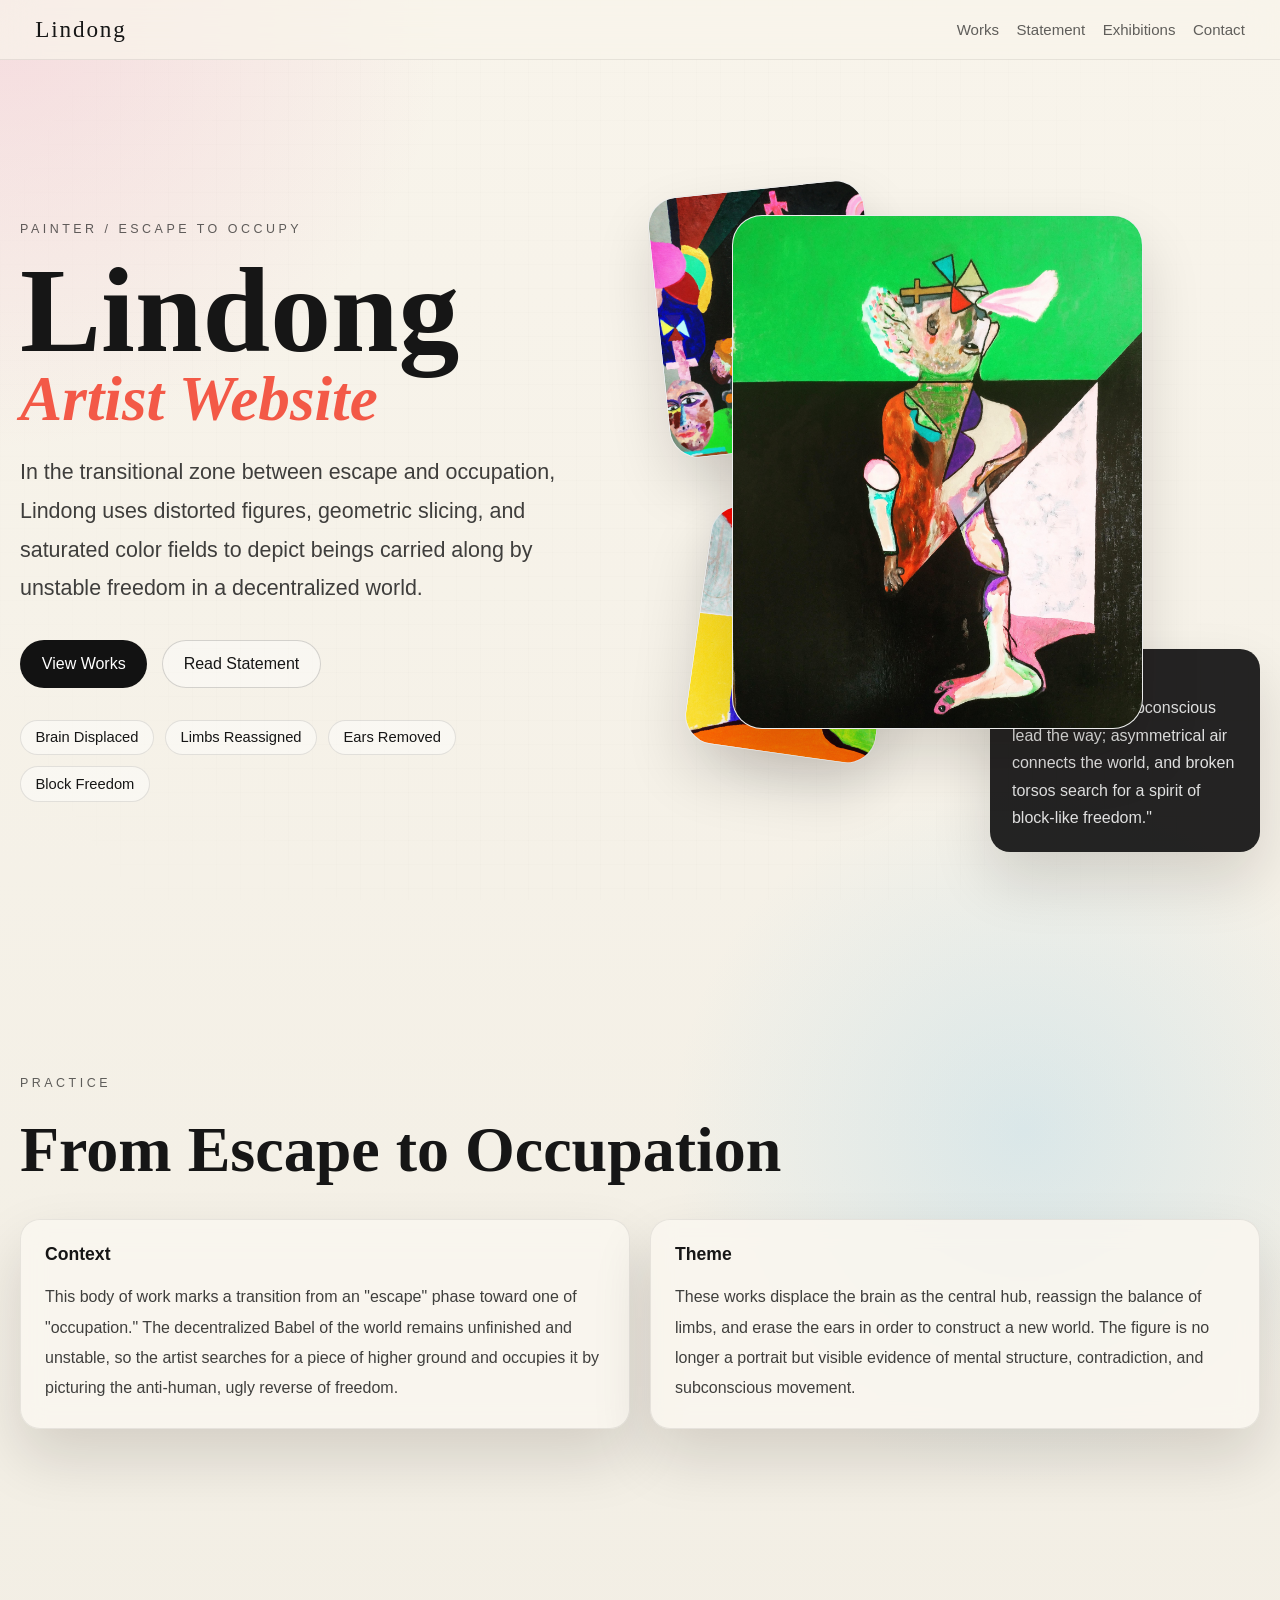
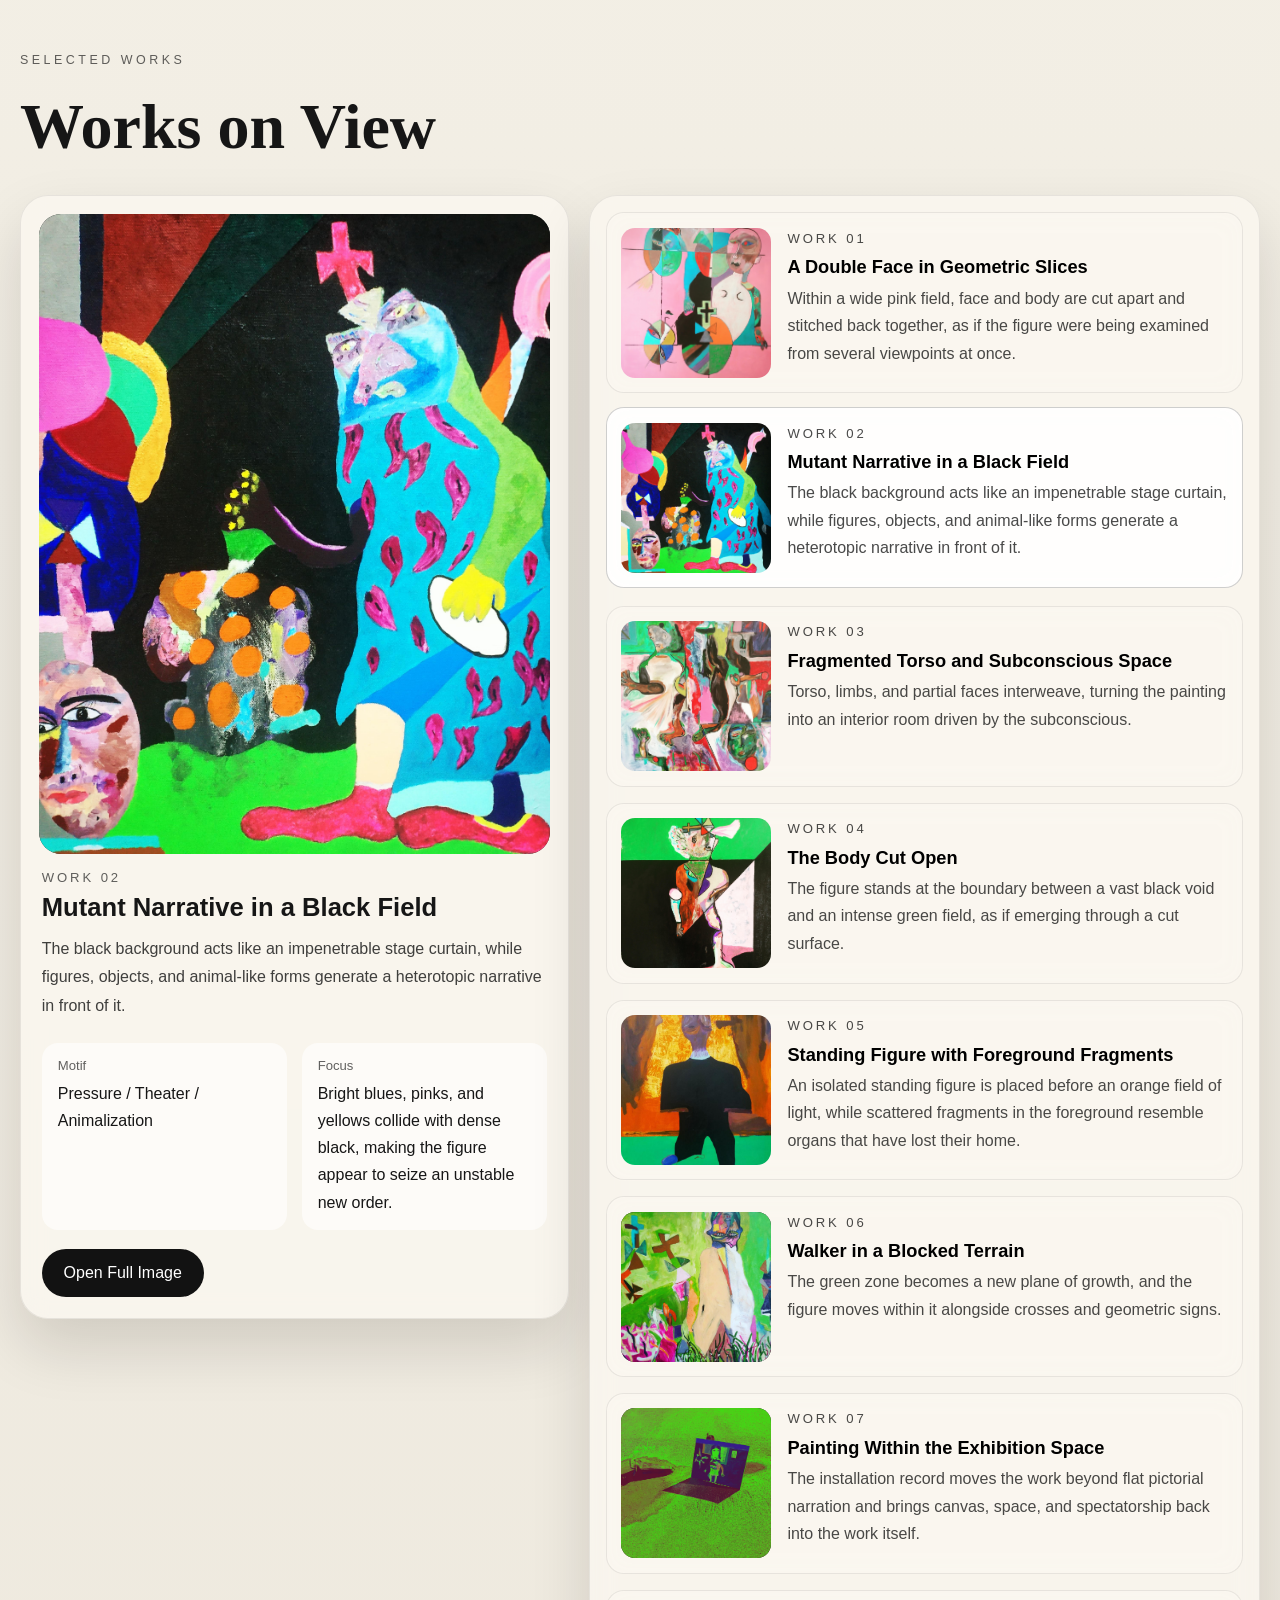
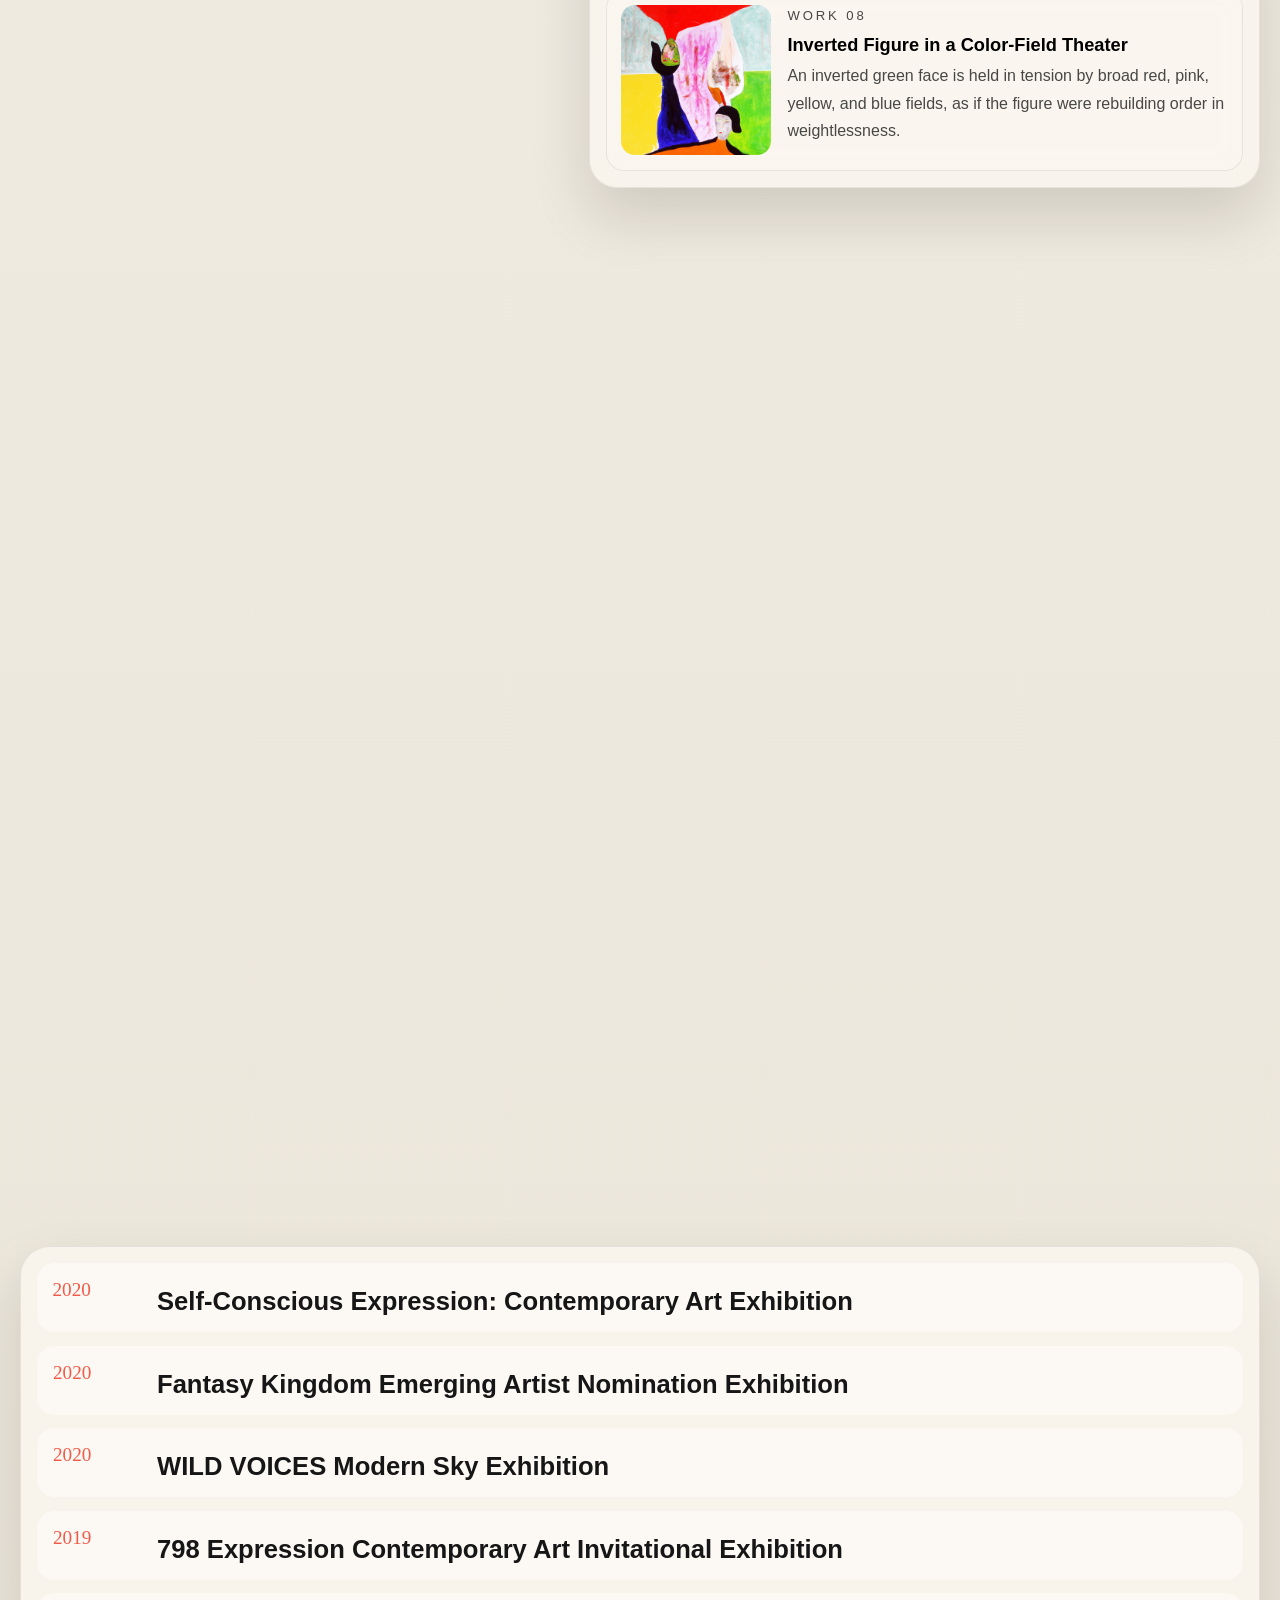
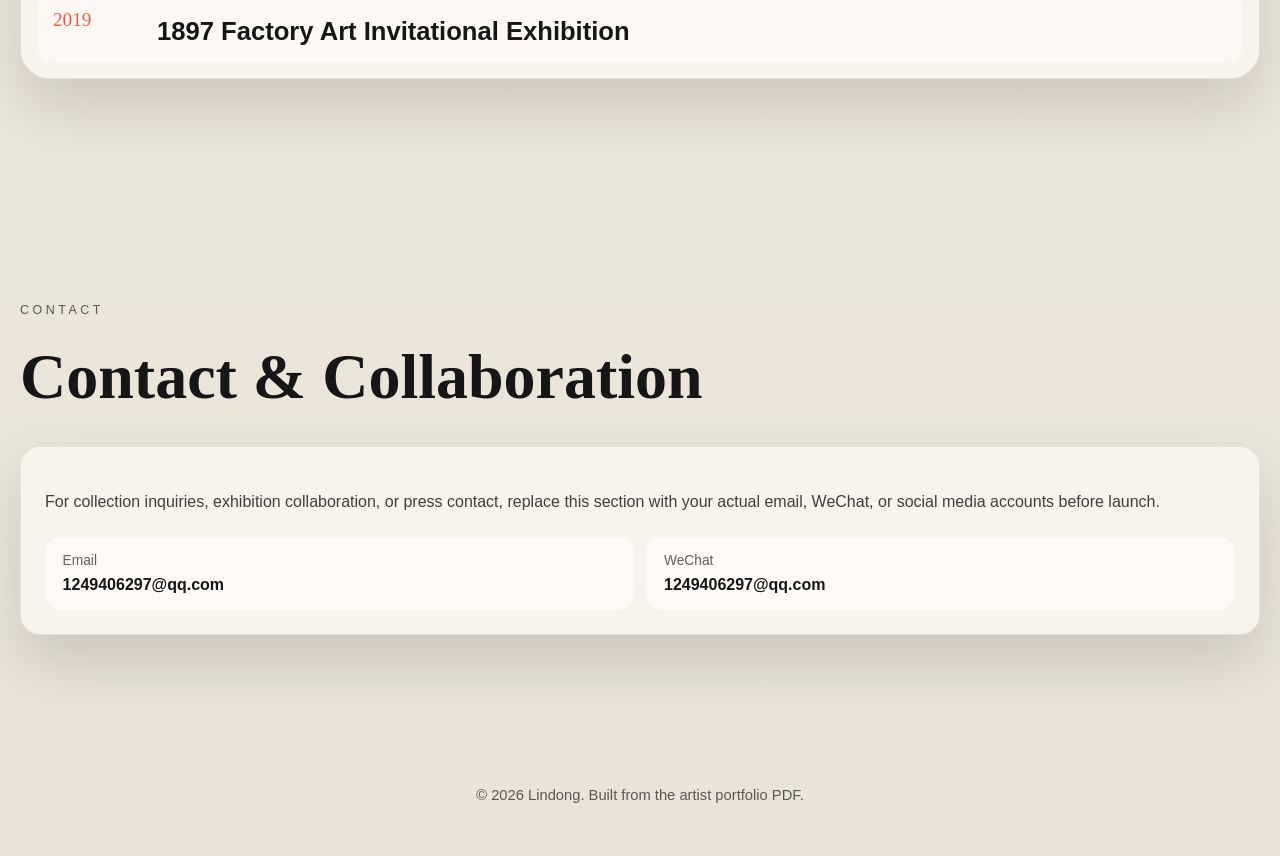
==== index.html @ 19b8efff "Update contact details" ====
<!DOCTYPE html>
<html lang="en">
  <head>
    <meta charset="UTF-8" />
    <meta name="viewport" content="width=device-width, initial-scale=1.0" />
    <title>Lindong | Artist Website</title>
    <meta
      name="description"
      content="The artist website of Lindong. Distorted figures, geometric slices, and saturated color fields describe psychic structures and states of survival in a decentralized world."
    />
    <link rel="stylesheet" href="styles.css" />
  </head>
  <body>
    <div class="page-aura" aria-hidden="true"></div>
    <header class="site-header">
      <a class="brand" href="#top" aria-label="Back to homepage">
        <span class="brand-en brand-en-hero">Lindong</span>
      </a>
      <div class="header-tools">
        <nav class="site-nav" aria-label="Main navigation">
          <a href="#works" id="nav-works">Works</a>
          <a href="#statement" id="nav-statement">Statement</a>
          <a href="#exhibitions" id="nav-exhibitions">Exhibitions</a>
          <a href="#contact" id="nav-contact">Contact</a>
        </nav>
      </div>
    </header>

    <main id="top">
      <section class="hero section">
        <div class="hero-copy" data-reveal>
          <p class="eyebrow" id="hero-eyebrow">Painter / Escape to Occupy</p>
          <h1>
            Lindong
            <span>Artist Website</span>
          </h1>
          <p class="hero-lede" id="hero-lede">
            In the transitional zone between escape and occupation, Lindong uses distorted figures, geometric slicing, and saturated color fields to depict beings carried along by unstable freedom in a decentralized world.
          </p>
          <div class="hero-actions">
            <a class="button button-primary" href="#works" id="hero-cta-primary">View Works</a>
            <a class="button button-secondary" href="#statement" id="hero-cta-secondary">Read Statement</a>
          </div>
          <ul class="motif-list" aria-label="Practice keywords">
            <li id="motif-1">Brain Displaced</li>
            <li id="motif-2">Limbs Reassigned</li>
            <li id="motif-3">Ears Removed</li>
            <li id="motif-4">Block Freedom</li>
          </ul>
        </div>

        <div class="hero-stage" data-reveal>
          <figure class="hero-card hero-card-main">
            <img id="hero-image-main" src="assets/works/work-04.jpg" alt="Lindong work 04" />
          </figure>
          <figure class="hero-card hero-card-top">
            <img id="hero-image-top" src="assets/works/work-02.jpg" alt="Lindong work 02" />
          </figure>
          <figure class="hero-card hero-card-bottom">
            <img id="hero-image-bottom" src="assets/works/work-08.jpg" alt="Lindong work 08" />
          </figure>
          <div class="hero-note">
            <p class="hero-note-label" id="hero-note-label">Theme</p>
            <p id="hero-note-copy">
              "Ideas and the subconscious lead the way; asymmetrical air connects the world, and broken torsos search for a spirit of block-like freedom."
            </p>
          </div>
        </div>
      </section>

      <section class="practice section">
        <div class="section-head" data-reveal>
          <p class="eyebrow" id="practice-eyebrow">Practice</p>
          <h2 id="practice-heading">From Escape to Occupation</h2>
        </div>
        <div class="practice-grid">
          <article class="practice-card" data-reveal>
            <h3 id="practice-card-1-title">Context</h3>
            <p id="practice-card-1-copy">
              This body of work marks a transition from an "escape" phase toward one of "occupation." The decentralized Babel of the world remains unfinished and unstable, so the artist searches for a piece of higher ground and occupies it by picturing the anti-human, ugly reverse of freedom.
            </p>
          </article>
          <article class="practice-card" data-reveal>
            <h3 id="practice-card-2-title">Theme</h3>
            <p id="practice-card-2-copy">
              These works displace the brain as the central hub, reassign the balance of limbs, and erase the ears in order to construct a new world. The figure is no longer a portrait but visible evidence of mental structure, contradiction, and subconscious movement.
            </p>
          </article>
        </div>
      </section>

      <section class="works section" id="works">
        <div class="section-head" data-reveal>
          <p class="eyebrow" id="works-eyebrow">Selected Works</p>
          <h2 id="works-heading">Works on View</h2>
        </div>
        <div class="works-layout">
          <aside class="works-stage" data-reveal>
            <div class="stage-frame">
              <img id="active-work-image" src="assets/works/work-01.jpg" alt="Lindong work 01" />
            </div>
            <div class="stage-meta">
              <p class="stage-index" id="active-work-index">Work 01</p>
              <h3 id="active-work-title">A Double Face in Geometric Slices</h3>
              <p class="stage-caption" id="active-work-caption">
                Within a wide pink field, face and body are cut apart and stitched back together, as if the figure were being examined from several viewpoints at once.
              </p>
              <dl class="stage-details">
                <div>
                  <dt id="stage-label-motif">Motif</dt>
                  <dd id="active-work-motif">Displacement / Slicing / Split View</dd>
                </div>
                <div>
                  <dt id="stage-label-focus">Focus</dt>
                  <dd id="active-work-focus">The figure is broken apart and made to stand again at the center.</dd>
                </div>
              </dl>
              <button
                class="button button-primary stage-open"
                id="open-modal"
                type="button"
                aria-label="Open the full-size artwork image"
              >
                Open Full Image
              </button>
            </div>
          </aside>

          <div class="works-list" id="works-list" data-reveal aria-live="polite"></div>
        </div>
      </section>

      <section class="statement section" id="statement">
        <div class="section-head" data-reveal>
          <p class="eyebrow" id="statement-eyebrow">Statement</p>
          <h2 id="statement-heading">Artist Statement</h2>
        </div>
        <div class="statement-grid">
          <article class="statement-card statement-card-main" data-reveal>
            <p id="statement-main-1">
              Lindong's practice is moving from a phase of escape toward one of occupation. Through distorted figures, faces, torsos, and limbs are repeatedly dismantled and reassembled, turning the body from an object of viewing into a site charged with psychic pressure, conflicted desire, and existential unease.
            </p>
            <p id="statement-main-2">
              Crosses, geometric cuts, hybrid organs, and saturated color fields recur throughout the paintings to form a personal language charged with structural awareness, emotional intensity, and surreal narrative force. For Lindong, painting is not a reproduction of reality but a reordering of an unstable world.
            </p>
          </article>
          <article class="statement-card" data-reveal>
            <h3 id="statement-side-title">Practice Note</h3>
            <p id="statement-side-copy">The figure here is not made more complete. It is repeatedly cut apart, shifted, and rebuilt. The body becomes both the subject of narration and the carrier of psychic structure and historical atmosphere.</p>
          </article>
        </div>
      </section>

      <section class="exhibitions section" id="exhibitions">
        <div class="section-head" data-reveal>
          <p class="eyebrow" id="exhibitions-eyebrow">CV</p>
          <h2 id="exhibitions-heading">Exhibitions</h2>
        </div>
        <div class="timeline" data-reveal>
          <article class="timeline-item">
            <span class="timeline-year">2020</span>
            <div class="timeline-content">
              <h3 id="exhibition-1">Self-Conscious Expression: Contemporary Art Exhibition</h3>
            </div>
          </article>
          <article class="timeline-item">
            <span class="timeline-year">2020</span>
            <div class="timeline-content">
              <h3 id="exhibition-2">Fantasy Kingdom Emerging Artist Nomination Exhibition</h3>
            </div>
          </article>
          <article class="timeline-item">
            <span class="timeline-year">2020</span>
            <div class="timeline-content">
              <h3 id="exhibition-3">WILD VOICES Modern Sky Exhibition</h3>
            </div>
          </article>
          <article class="timeline-item">
            <span class="timeline-year">2019</span>
            <div class="timeline-content">
              <h3 id="exhibition-4">798 Expression Contemporary Art Invitational Exhibition</h3>
            </div>
          </article>
          <article class="timeline-item">
            <span class="timeline-year">2019</span>
            <div class="timeline-content">
              <h3 id="exhibition-5">1897 Factory Art Invitational Exhibition</h3>
            </div>
          </article>
        </div>
      </section>

      <section class="contact section" id="contact">
        <div class="section-head" data-reveal>
          <p class="eyebrow" id="contact-eyebrow">Contact</p>
          <h2 id="contact-heading">Contact &amp; Collaboration</h2>
        </div>
        <div class="contact-panel" data-reveal>
          <p id="contact-copy">
            For collection inquiries, exhibition collaboration, or press contact, replace this section with your actual email, WeChat, or social media accounts before launch.
          </p>
          <div class="contact-list">
            <div>
              <span id="contact-label-email">Email</span>
              <strong id="contact-value-email">1249406297@qq.com</strong>
            </div>
            <div>
              <span id="contact-label-social">WeChat</span>
              <strong id="contact-value-social">1249406297@qq.com</strong>
            </div>
          </div>
        </div>
      </section>
    </main>

    <footer class="site-footer">
      <p id="footer-copy">© <span id="year"></span> Lindong. Built from the artist portfolio PDF.</p>
    </footer>

    <div class="work-modal" id="work-modal" aria-hidden="true">
      <div class="work-modal-backdrop" data-close-modal></div>
      <div class="work-modal-panel" role="dialog" aria-modal="true" aria-labelledby="modal-title">
        <button class="modal-close" type="button" data-close-modal aria-label="Close artwork image" id="modal-close">
          ×
        </button>
        <div class="modal-layout">
          <div class="modal-image-wrap">
            <img id="modal-image" src="assets/works/work-01.jpg" alt="Lindong work 01 full-size view" />
          </div>
          <div class="modal-copy">
            <p class="stage-index" id="modal-index">Work 01</p>
            <h3 id="modal-title">A Double Face in Geometric Slices</h3>
            <p id="modal-caption">
              Within a wide pink field, face and body are cut apart and stitched back together, as if the figure were being examined from several viewpoints at once.
            </p>
            <p id="modal-focus">
              The figure is broken apart and made to stand again at the center. Crosses and geometric partitions become metaphors for a fractured mental structure.
            </p>
          </div>
        </div>
      </div>
    </div>

    <script src="script.js"></script>
  </body>
</html>
---- styles.css ----
:root {
  --bg: #f1ede3;
  --bg-deep: #121212;
  --bg-panel: rgba(250, 247, 240, 0.82);
  --line: rgba(18, 18, 18, 0.12);
  --text: #161616;
  --muted: rgba(22, 22, 22, 0.68);
  --accent-lime: #9be72e;
  --accent-coral: #f35947;
  --accent-pink: #f0acc7;
  --accent-sky: #7dc7ef;
  --shadow: 0 28px 60px rgba(20, 14, 10, 0.14);
  --radius-lg: 30px;
  --radius-md: 20px;
  --radius-sm: 14px;
  --display-font: "Iowan Old Style", "Palatino Linotype", "Book Antiqua", Baskerville, serif;
  --ui-font: Optima, "Avenir Next", "Segoe UI", sans-serif;
}

*,
*::before,
*::after {
  box-sizing: border-box;
}

html {
  scroll-behavior: smooth;
}

html[lang="en"] {
  font-size: 16px;
}

body {
  margin: 0;
  min-height: 100vh;
  color: var(--text);
  font-family: var(--ui-font);
  background:
    radial-gradient(circle at top left, rgba(240, 172, 199, 0.34), transparent 28rem),
    radial-gradient(circle at 80% 20%, rgba(125, 199, 239, 0.22), transparent 22rem),
    linear-gradient(180deg, #f8f4eb 0%, #f1ede3 36%, #eae4d8 100%);
}

img {
  display: block;
  max-width: 100%;
}

a {
  color: inherit;
  text-decoration: none;
}

button {
  font: inherit;
}

.page-aura {
  position: fixed;
  inset: 0;
  pointer-events: none;
  background:
    linear-gradient(90deg, rgba(18, 18, 18, 0.03) 1px, transparent 1px),
    linear-gradient(rgba(18, 18, 18, 0.03) 1px, transparent 1px);
  background-size: 24px 24px;
  mask-image: radial-gradient(circle at center, black 55%, transparent 100%);
  opacity: 0.35;
}

.site-header {
  position: sticky;
  top: 0;
  z-index: 20;
  display: flex;
  align-items: center;
  justify-content: space-between;
  gap: 1.5rem;
  padding: 1rem clamp(1.1rem, 3vw, 2.2rem);
  backdrop-filter: blur(18px);
  background: rgba(248, 244, 235, 0.72);
  border-bottom: 1px solid rgba(18, 18, 18, 0.08);
}

.header-tools {
  display: flex;
  align-items: center;
  gap: 1rem;
}

.brand {
  display: inline-flex;
  align-items: baseline;
  gap: 0.5rem;
}

.brand-en {
  color: var(--muted);
  font-size: 0.82rem;
  letter-spacing: 0.24em;
  text-transform: uppercase;
}

.brand-en-hero {
  color: var(--text);
  font-family: var(--display-font);
  font-size: 1.45rem;
  letter-spacing: 0.08em;
  text-transform: none;
}

.site-nav {
  display: flex;
  flex-wrap: wrap;
  gap: 1.1rem;
  font-size: 0.94rem;
  color: var(--muted);
}

.site-nav a {
  position: relative;
}

.site-nav a::after {
  content: "";
  position: absolute;
  left: 0;
  bottom: -0.2rem;
  width: 100%;
  height: 1px;
  background: currentColor;
  transform: scaleX(0);
  transform-origin: left;
  transition: transform 180ms ease;
}

.site-nav a:hover::after,
.site-nav a:focus-visible::after {
  transform: scaleX(1);
}

.section {
  width: min(1240px, calc(100% - 2rem));
  margin: 0 auto;
  padding: clamp(3.8rem, 9vw, 7rem) 0;
}

.hero {
  display: grid;
  grid-template-columns: minmax(0, 0.92fr) minmax(0, 1.08fr);
  gap: clamp(2rem, 4vw, 4.5rem);
  min-height: calc(100vh - 80px);
  align-items: center;
}

.eyebrow {
  margin: 0 0 1rem;
  color: var(--muted);
  font-size: 0.78rem;
  letter-spacing: 0.28em;
  text-transform: uppercase;
}

.hero h1,
.section-head h2 {
  margin: 0;
  font-family: var(--display-font);
  font-weight: 600;
  line-height: 0.96;
}

.hero h1 {
  font-size: clamp(4rem, 10vw, 7.6rem);
}

.hero h1 span {
  display: block;
  color: var(--accent-coral);
  font-size: 0.52em;
  font-style: italic;
}

.hero-lede {
  max-width: 34rem;
  margin: 1.5rem 0 0;
  font-size: clamp(1.05rem, 2vw, 1.34rem);
  line-height: 1.8;
  color: rgba(22, 22, 22, 0.82);
}

.hero-actions {
  display: flex;
  flex-wrap: wrap;
  gap: 0.9rem;
  margin-top: 2rem;
}

.button {
  display: inline-flex;
  align-items: center;
  justify-content: center;
  min-height: 3rem;
  padding: 0.85rem 1.3rem;
  border-radius: 999px;
  border: 1px solid transparent;
  transition:
    transform 180ms ease,
    border-color 180ms ease,
    background 180ms ease;
  cursor: pointer;
}

.button:hover,
.button:focus-visible {
  transform: translateY(-2px);
}

.button-primary {
  background: var(--bg-deep);
  color: #fff;
}

.button-secondary {
  border-color: rgba(18, 18, 18, 0.16);
  background: rgba(255, 255, 255, 0.4);
}

.motif-list {
  display: flex;
  flex-wrap: wrap;
  gap: 0.7rem;
  padding: 0;
  margin: 2rem 0 0;
  list-style: none;
}

.motif-list li {
  padding: 0.55rem 0.9rem;
  border-radius: 999px;
  border: 1px solid rgba(18, 18, 18, 0.1);
  background: rgba(255, 255, 255, 0.44);
  font-size: 0.92rem;
}

.hero-stage {
  position: relative;
  min-height: 680px;
}

.hero-card {
  position: absolute;
  overflow: hidden;
  border-radius: var(--radius-lg);
  box-shadow: var(--shadow);
  border: 1px solid rgba(18, 18, 18, 0.08);
  background: #fff;
  animation: drift 10s ease-in-out infinite;
}

.hero-card img {
  width: 100%;
  height: 100%;
  object-fit: cover;
}

.hero-card-main {
  inset: 4% 12% auto auto;
  width: min(34rem, 64%);
  aspect-ratio: 4 / 5;
  z-index: 3;
}

.hero-card-top {
  top: 0;
  left: 0;
  width: min(19rem, 34%);
  aspect-ratio: 1 / 1.2;
  transform: rotate(-6deg);
  animation-delay: -1.8s;
}

.hero-card-bottom {
  bottom: 12%;
  left: 6%;
  width: min(18rem, 30%);
  aspect-ratio: 0.8 / 1;
  transform: rotate(8deg);
  z-index: 2;
  animation-delay: -3.4s;
}

.hero-note {
  position: absolute;
  right: 0;
  bottom: 0;
  width: min(22rem, 42%);
  padding: 1.25rem 1.35rem;
  border-radius: var(--radius-md);
  background: rgba(18, 18, 18, 0.92);
  color: rgba(255, 255, 255, 0.86);
  box-shadow: var(--shadow);
}

.hero-note-label {
  margin: 0 0 0.7rem;
  color: rgba(255, 255, 255, 0.56);
  font-size: 0.78rem;
  letter-spacing: 0.24em;
  text-transform: uppercase;
}

.hero-note p:last-child {
  margin: 0;
  line-height: 1.72;
}

.section-head {
  display: grid;
  gap: 0.8rem;
  margin-bottom: 2.4rem;
}

.section-head h2 {
  font-size: clamp(2.3rem, 5vw, 4.2rem);
}

.practice-grid,
.statement-grid {
  display: grid;
  grid-template-columns: repeat(2, minmax(0, 1fr));
  gap: 1.25rem;
}

.practice-card,
.statement-card,
.contact-panel,
.works-stage,
.timeline,
.works-list,
.work-item {
  border: 1px solid rgba(18, 18, 18, 0.08);
  background: var(--bg-panel);
  backdrop-filter: blur(12px);
}

.practice-card,
.statement-card,
.contact-panel {
  padding: 1.5rem;
  border-radius: var(--radius-md);
  box-shadow: var(--shadow);
}

.practice-card h3,
.statement-card h3 {
  margin-top: 0;
  font-size: 1.1rem;
}

.practice-card p,
.statement-card p,
.contact-panel p {
  margin-bottom: 0;
  color: rgba(22, 22, 22, 0.82);
  line-height: 1.9;
}

.statement-card-main {
  background:
    linear-gradient(135deg, rgba(243, 89, 71, 0.07), transparent 50%),
    rgba(250, 247, 240, 0.86);
}

.works-layout {
  display: grid;
  grid-template-columns: minmax(0, 0.9fr) minmax(0, 1.1fr);
  gap: 1.25rem;
  align-items: start;
}

.works-stage {
  position: sticky;
  top: 6.6rem;
  padding: 1.1rem;
  border-radius: 28px;
  box-shadow: var(--shadow);
}

.stage-frame {
  overflow: hidden;
  border-radius: 22px;
  background: #0f0f0f;
}

.stage-frame img {
  width: 100%;
  aspect-ratio: 4 / 5;
  object-fit: cover;
  transition: opacity 240ms ease;
}

.stage-meta {
  padding: 1rem 0.2rem 0.2rem;
}

.stage-index {
  margin: 0;
  color: var(--muted);
  font-size: 0.82rem;
  letter-spacing: 0.22em;
  text-transform: uppercase;
}

.stage-meta h3,
.timeline-content h3 {
  margin: 0.5rem 0 0;
  font-size: clamp(1.3rem, 2vw, 1.8rem);
}

.stage-caption {
  margin: 0.8rem 0 0;
  color: rgba(22, 22, 22, 0.82);
  line-height: 1.8;
}

.stage-details {
  display: grid;
  grid-template-columns: repeat(2, minmax(0, 1fr));
  gap: 0.9rem;
  margin: 1.4rem 0 0;
}

.stage-details div {
  padding: 0.9rem 1rem;
  border-radius: 16px;
  background: rgba(255, 255, 255, 0.58);
}

.stage-details dt {
  margin-bottom: 0.45rem;
  color: var(--muted);
  font-size: 0.82rem;
}

.stage-details dd {
  margin: 0;
  line-height: 1.7;
}

.stage-open {
  margin-top: 1.2rem;
}

.works-list {
  display: grid;
  gap: 1rem;
  padding: 1rem;
  border-radius: 28px;
  box-shadow: var(--shadow);
}

.work-item {
  display: grid;
  grid-template-columns: 150px minmax(0, 1fr);
  gap: 1rem;
  width: 100%;
  padding: 0.9rem;
  border-radius: 18px;
  text-align: left;
  cursor: pointer;
  transition:
    transform 180ms ease,
    border-color 180ms ease,
    background 180ms ease;
}

.work-item:hover,
.work-item:focus-visible,
.work-item.is-active {
  transform: translateY(-2px);
  border-color: rgba(18, 18, 18, 0.2);
  background: rgba(255, 255, 255, 0.88);
}

.work-thumb {
  overflow: hidden;
  border-radius: 14px;
  background: #101010;
}

.work-thumb img {
  width: 100%;
  height: 100%;
  aspect-ratio: 1 / 1;
  object-fit: cover;
}

.work-copy {
  display: grid;
  align-content: center;
  gap: 0.38rem;
}

.work-copy h3 {
  margin: 0;
  font-size: 1.14rem;
}

.work-copy p {
  margin: 0;
  color: rgba(22, 22, 22, 0.78);
  line-height: 1.72;
}

.timeline {
  display: grid;
  gap: 0.85rem;
  padding: 1rem;
  border-radius: var(--radius-lg);
  box-shadow: var(--shadow);
}

.timeline-item {
  display: grid;
  grid-template-columns: 88px minmax(0, 1fr);
  gap: 1rem;
  padding: 1rem;
  border-radius: 18px;
  background: rgba(255, 255, 255, 0.52);
}

.timeline-year {
  display: inline-flex;
  align-items: flex-start;
  color: var(--accent-coral);
  font-family: var(--display-font);
  font-size: 1.2rem;
}

.contact-panel {
  display: grid;
  gap: 1.2rem;
}

.contact-list {
  display: grid;
  grid-template-columns: repeat(2, minmax(0, 1fr));
  gap: 0.8rem;
}

.contact-list div {
  padding: 1rem 1.1rem;
  border-radius: 16px;
  background: rgba(255, 255, 255, 0.56);
}

.contact-list span {
  display: block;
  margin-bottom: 0.5rem;
  color: var(--muted);
  font-size: 0.86rem;
}

.contact-list strong {
  font-size: 1rem;
}

.site-footer {
  padding: 1.6rem 1rem 2.4rem;
  text-align: center;
  color: var(--muted);
  font-size: 0.92rem;
}

.work-modal {
  position: fixed;
  inset: 0;
  z-index: 30;
  display: grid;
  place-items: center;
  padding: 1rem;
  visibility: hidden;
  opacity: 0;
  transition:
    opacity 180ms ease,
    visibility 180ms ease;
}

.work-modal.is-open {
  visibility: visible;
  opacity: 1;
}

.work-modal-backdrop {
  position: absolute;
  inset: 0;
  background: rgba(10, 10, 10, 0.72);
  backdrop-filter: blur(12px);
}

.work-modal-panel {
  position: relative;
  width: min(1140px, 100%);
  max-height: calc(100vh - 2rem);
  overflow: auto;
  border-radius: 28px;
  background: rgba(245, 241, 234, 0.96);
  border: 1px solid rgba(255, 255, 255, 0.22);
  box-shadow: 0 28px 80px rgba(0, 0, 0, 0.34);
}

.modal-close {
  position: sticky;
  top: 0.8rem;
  z-index: 2;
  float: right;
  width: 2.7rem;
  height: 2.7rem;
  margin: 0.8rem 0.8rem 0 0;
  border: 0;
  border-radius: 999px;
  background: rgba(18, 18, 18, 0.92);
  color: #fff;
  font-size: 1.8rem;
  line-height: 1;
  cursor: pointer;
}

.modal-layout {
  display: grid;
  grid-template-columns: minmax(0, 1.1fr) minmax(300px, 0.74fr);
  gap: 1.25rem;
  padding: 1rem 1rem 1.2rem;
}

.modal-image-wrap {
  overflow: hidden;
  border-radius: 20px;
  background: #111;
}

.modal-image-wrap img {
  width: 100%;
  height: 100%;
  max-height: calc(100vh - 8rem);
  object-fit: contain;
}

.modal-copy {
  align-self: center;
  padding: 1rem 1rem 1rem 0.35rem;
}

[data-reveal] {
  opacity: 0;
  transform: translateY(26px);
  transition:
    opacity 680ms ease,
    transform 680ms ease;
}

[data-reveal].is-visible {
  opacity: 1;
  transform: translateY(0);
}

@keyframes drift {
  0%,
  100% {
    transform: translateY(0px);
  }
  50% {
    transform: translateY(-10px);
  }
}

@media (max-width: 1100px) {
  .hero,
  .works-layout,
  .statement-grid,
  .practice-grid,
  .modal-layout {
    grid-template-columns: 1fr;
  }

  .hero-stage {
    min-height: 560px;
  }

  .works-stage {
    position: relative;
    top: 0;
  }
}

@media (max-width: 760px) {
  .site-header {
    align-items: flex-start;
    flex-direction: column;
  }

  .header-tools {
    width: 100%;
    flex-direction: column;
    align-items: flex-start;
  }

  .section {
    width: min(100% - 1.1rem, 1240px);
  }

  .hero {
    min-height: auto;
  }

  .hero-stage {
    min-height: 480px;
  }

  .hero-card-main {
    width: 68%;
  }

  .hero-card-top,
  .hero-card-bottom {
    width: 34%;
  }

  .hero-note {
    position: relative;
    width: auto;
    margin-top: 1rem;
  }

  .work-item {
    grid-template-columns: 1fr;
  }

  .stage-details,
  .contact-list {
    grid-template-columns: 1fr;
  }

  .timeline-item {
    grid-template-columns: 1fr;
  }
}

@media (prefers-reduced-motion: reduce) {
  html {
    scroll-behavior: auto;
  }

  *,
  *::before,
  *::after {
    animation: none !important;
    transition: none !important;
  }
}
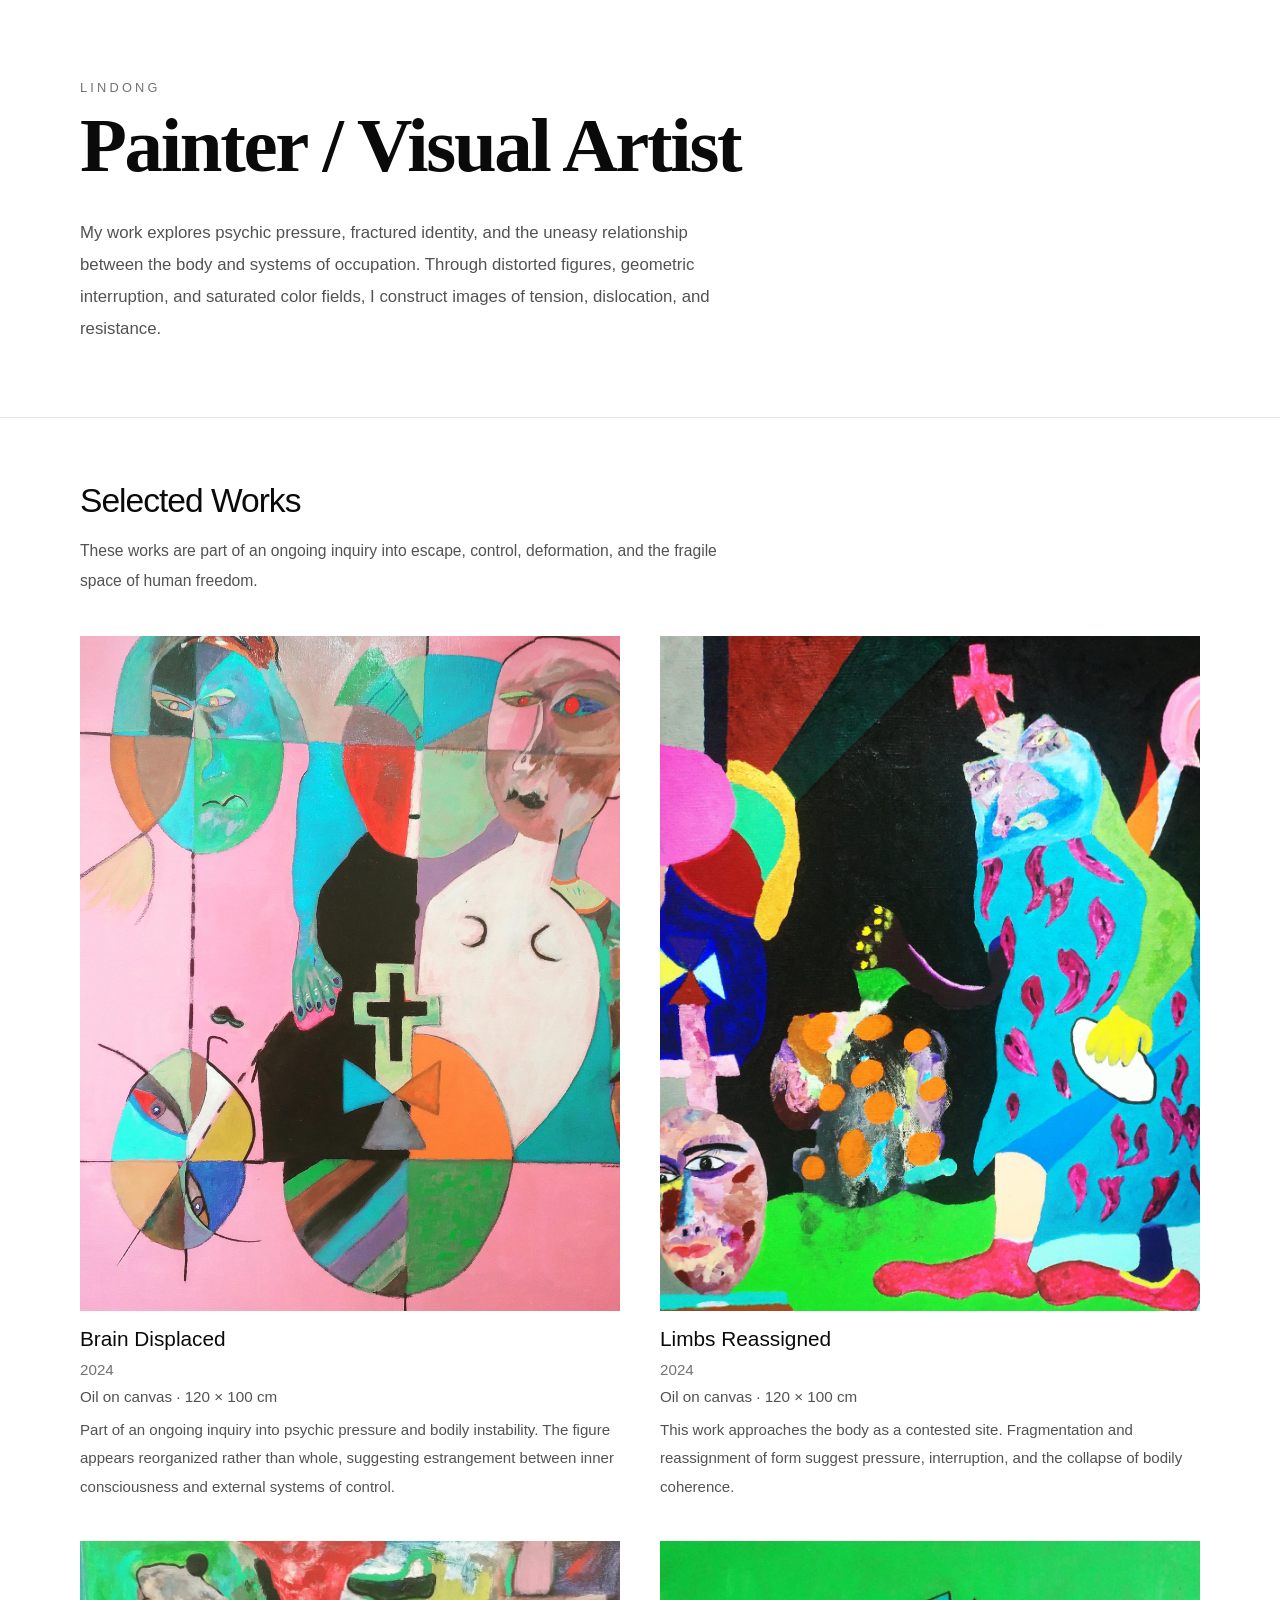
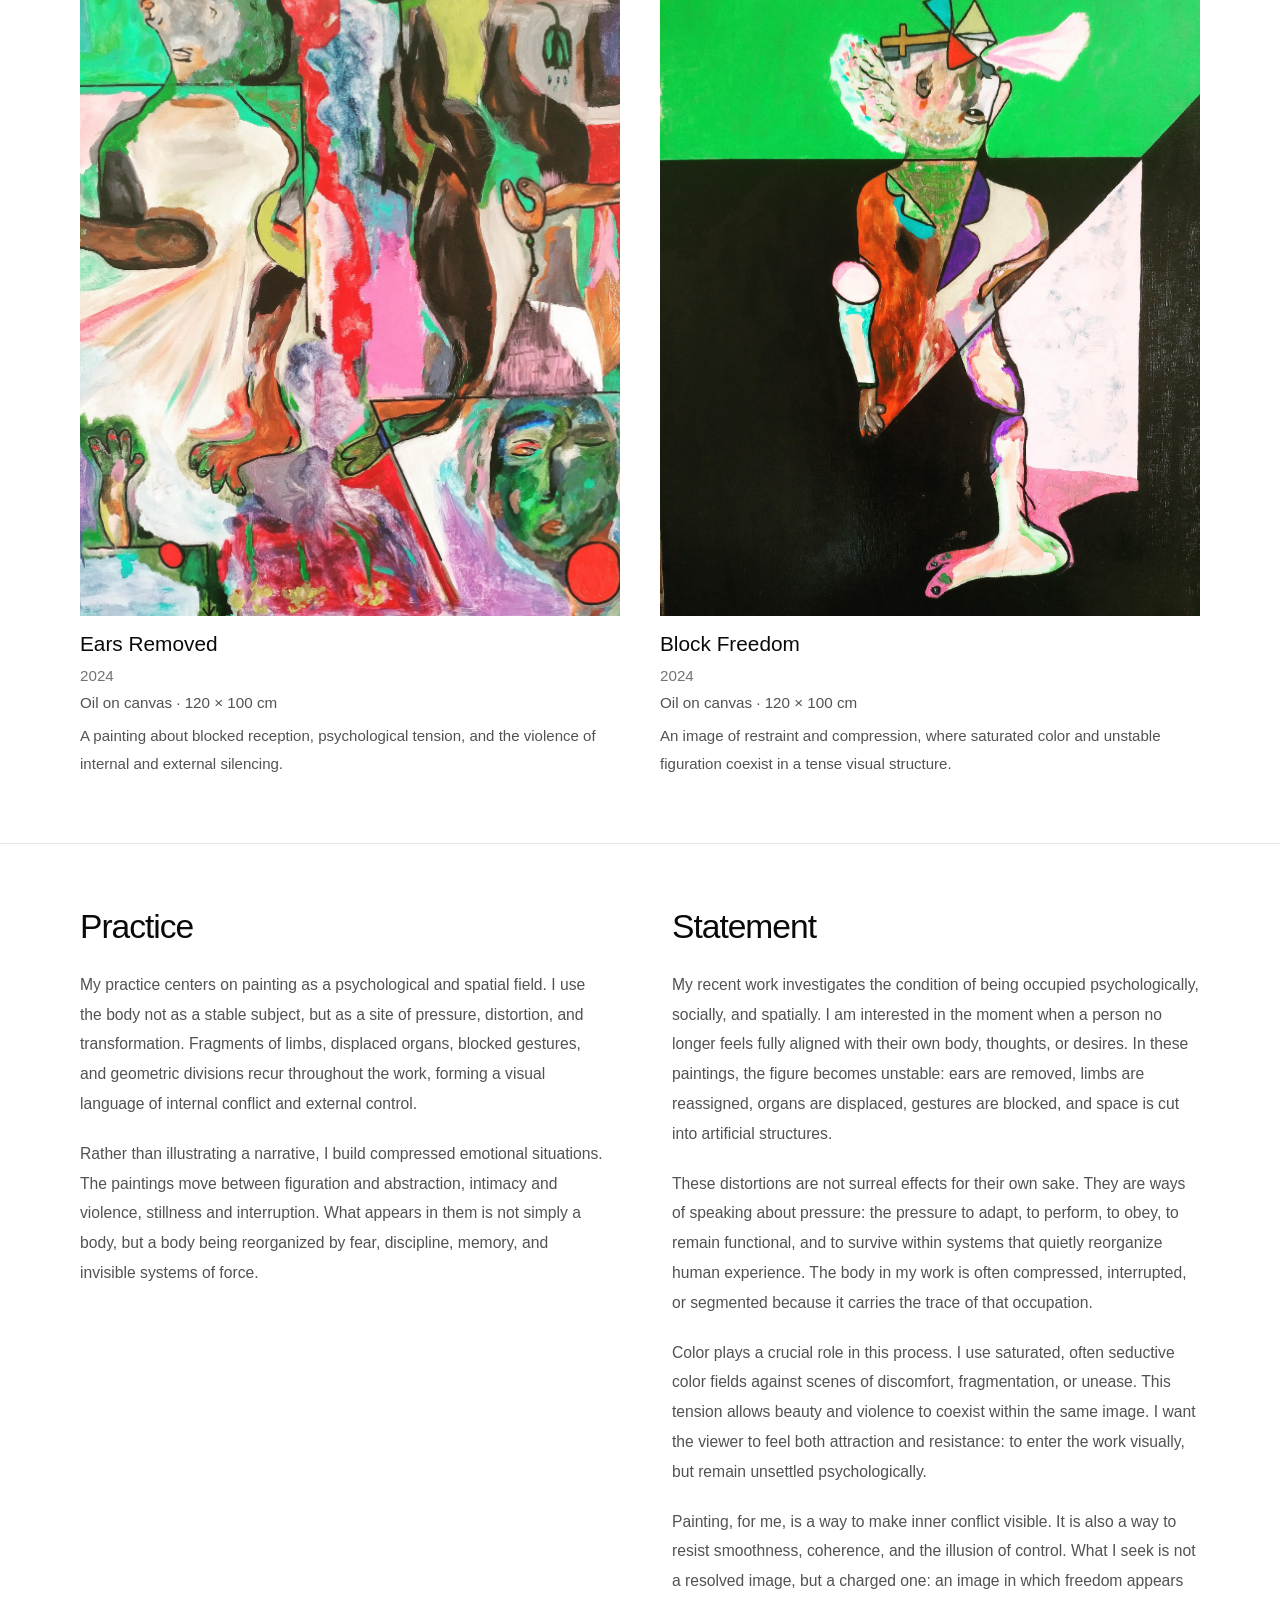
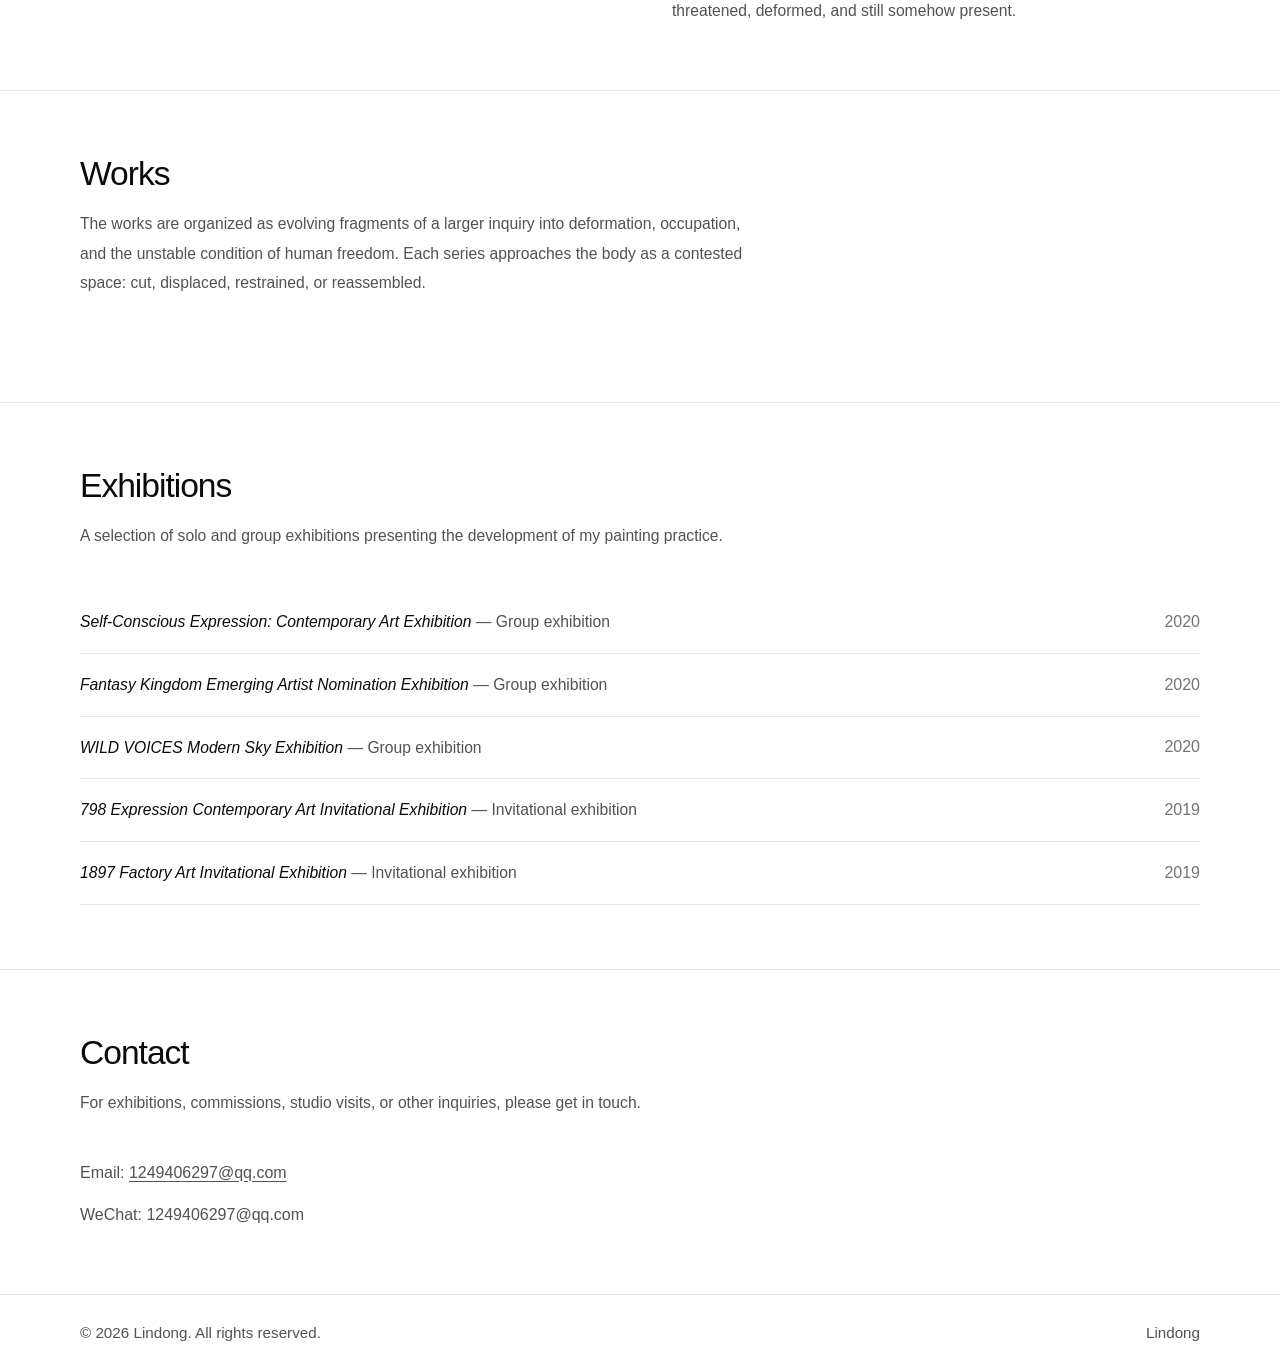
==== commit bdfa7c3a: "Align site with portfolio layout" ====
--- a/index.html
+++ b/index.html
@@ -3,243 +3,161 @@
   <head>
     <meta charset="UTF-8" />
     <meta name="viewport" content="width=device-width, initial-scale=1.0" />
-    <title>Lindong | Artist Website</title>
+    <title>Lindong | Portfolio</title>
     <meta
       name="description"
-      content="The artist website of Lindong. Distorted figures, geometric slices, and saturated color fields describe psychic structures and states of survival in a decentralized world."
+      content="Lindong portfolio website featuring selected paintings, artist statement, exhibitions, and contact information."
     />
     <link rel="stylesheet" href="styles.css" />
   </head>
   <body>
-    <div class="page-aura" aria-hidden="true"></div>
-    <header class="site-header">
-      <a class="brand" href="#top" aria-label="Back to homepage">
-        <span class="brand-en brand-en-hero">Lindong</span>
-      </a>
-      <div class="header-tools">
-        <nav class="site-nav" aria-label="Main navigation">
-          <a href="#works" id="nav-works">Works</a>
-          <a href="#statement" id="nav-statement">Statement</a>
-          <a href="#exhibitions" id="nav-exhibitions">Exhibitions</a>
-          <a href="#contact" id="nav-contact">Contact</a>
-        </nav>
-      </div>
-    </header>
-
-    <main id="top">
-      <section class="hero section">
-        <div class="hero-copy" data-reveal>
-          <p class="eyebrow" id="hero-eyebrow">Painter / Escape to Occupy</p>
-          <h1>
-            Lindong
-            <span>Artist Website</span>
-          </h1>
-          <p class="hero-lede" id="hero-lede">
-            In the transitional zone between escape and occupation, Lindong uses distorted figures, geometric slicing, and saturated color fields to depict beings carried along by unstable freedom in a decentralized world.
-          </p>
-          <div class="hero-actions">
-            <a class="button button-primary" href="#works" id="hero-cta-primary">View Works</a>
-            <a class="button button-secondary" href="#statement" id="hero-cta-secondary">Read Statement</a>
-          </div>
-          <ul class="motif-list" aria-label="Practice keywords">
-            <li id="motif-1">Brain Displaced</li>
-            <li id="motif-2">Limbs Reassigned</li>
-            <li id="motif-3">Ears Removed</li>
-            <li id="motif-4">Block Freedom</li>
-          </ul>
-        </div>
-
-        <div class="hero-stage" data-reveal>
-          <figure class="hero-card hero-card-main">
-            <img id="hero-image-main" src="assets/works/work-04.jpg" alt="Lindong work 04" />
-          </figure>
-          <figure class="hero-card hero-card-top">
-            <img id="hero-image-top" src="assets/works/work-02.jpg" alt="Lindong work 02" />
-          </figure>
-          <figure class="hero-card hero-card-bottom">
-            <img id="hero-image-bottom" src="assets/works/work-08.jpg" alt="Lindong work 08" />
-          </figure>
-          <div class="hero-note">
-            <p class="hero-note-label" id="hero-note-label">Theme</p>
-            <p id="hero-note-copy">
-              "Ideas and the subconscious lead the way; asymmetrical air connects the world, and broken torsos search for a spirit of block-like freedom."
+    <main class="site-shell">
+      <section class="intro">
+        <div class="container intro-inner">
+          <div class="intro-copy">
+            <p class="eyebrow">Lindong</p>
+            <h1>Painter / Visual Artist</h1>
+            <p class="intro-text">
+              My work explores psychic pressure, fractured identity, and the uneasy
+              relationship between the body and systems of occupation. Through
+              distorted figures, geometric interruption, and saturated color
+              fields, I construct images of tension, dislocation, and resistance.
             </p>
           </div>
         </div>
       </section>
 
-      <section class="practice section">
-        <div class="section-head" data-reveal>
-          <p class="eyebrow" id="practice-eyebrow">Practice</p>
-          <h2 id="practice-heading">From Escape to Occupation</h2>
-        </div>
-        <div class="practice-grid">
-          <article class="practice-card" data-reveal>
-            <h3 id="practice-card-1-title">Context</h3>
-            <p id="practice-card-1-copy">
-              This body of work marks a transition from an "escape" phase toward one of "occupation." The decentralized Babel of the world remains unfinished and unstable, so the artist searches for a piece of higher ground and occupies it by picturing the anti-human, ugly reverse of freedom.
+      <section class="section section-bordered" id="selected-works-section">
+        <div class="container">
+          <div class="section-copy section-copy-narrow">
+            <h2>Selected Works</h2>
+            <p>
+              These works are part of an ongoing inquiry into escape, control,
+              deformation, and the fragile space of human freedom.
             </p>
-          </article>
-          <article class="practice-card" data-reveal>
-            <h3 id="practice-card-2-title">Theme</h3>
-            <p id="practice-card-2-copy">
-              These works displace the brain as the central hub, reassign the balance of limbs, and erase the ears in order to construct a new world. The figure is no longer a portrait but visible evidence of mental structure, contradiction, and subconscious movement.
-            </p>
-          </article>
+          </div>
+          <div class="works-grid" id="selected-works" aria-live="polite"></div>
         </div>
       </section>
 
-      <section class="works section" id="works">
-        <div class="section-head" data-reveal>
-          <p class="eyebrow" id="works-eyebrow">Selected Works</p>
-          <h2 id="works-heading">Works on View</h2>
-        </div>
-        <div class="works-layout">
-          <aside class="works-stage" data-reveal>
-            <div class="stage-frame">
-              <img id="active-work-image" src="assets/works/work-01.jpg" alt="Lindong work 01" />
-            </div>
-            <div class="stage-meta">
-              <p class="stage-index" id="active-work-index">Work 01</p>
-              <h3 id="active-work-title">A Double Face in Geometric Slices</h3>
-              <p class="stage-caption" id="active-work-caption">
-                Within a wide pink field, face and body are cut apart and stitched back together, as if the figure were being examined from several viewpoints at once.
+      <section class="section section-bordered">
+        <div class="container split-grid">
+          <article>
+            <h2>Practice</h2>
+            <div class="rich-text">
+              <p>
+                My practice centers on painting as a psychological and spatial
+                field. I use the body not as a stable subject, but as a site of
+                pressure, distortion, and transformation. Fragments of limbs,
+                displaced organs, blocked gestures, and geometric divisions recur
+                throughout the work, forming a visual language of internal
+                conflict and external control.
               </p>
-              <dl class="stage-details">
-                <div>
-                  <dt id="stage-label-motif">Motif</dt>
-                  <dd id="active-work-motif">Displacement / Slicing / Split View</dd>
-                </div>
-                <div>
-                  <dt id="stage-label-focus">Focus</dt>
-                  <dd id="active-work-focus">The figure is broken apart and made to stand again at the center.</dd>
-                </div>
-              </dl>
-              <button
-                class="button button-primary stage-open"
-                id="open-modal"
-                type="button"
-                aria-label="Open the full-size artwork image"
-              >
-                Open Full Image
-              </button>
-            </div>
-          </aside>
-
-          <div class="works-list" id="works-list" data-reveal aria-live="polite"></div>
-        </div>
-      </section>
-
-      <section class="statement section" id="statement">
-        <div class="section-head" data-reveal>
-          <p class="eyebrow" id="statement-eyebrow">Statement</p>
-          <h2 id="statement-heading">Artist Statement</h2>
-        </div>
-        <div class="statement-grid">
-          <article class="statement-card statement-card-main" data-reveal>
-            <p id="statement-main-1">
-              Lindong's practice is moving from a phase of escape toward one of occupation. Through distorted figures, faces, torsos, and limbs are repeatedly dismantled and reassembled, turning the body from an object of viewing into a site charged with psychic pressure, conflicted desire, and existential unease.
-            </p>
-            <p id="statement-main-2">
-              Crosses, geometric cuts, hybrid organs, and saturated color fields recur throughout the paintings to form a personal language charged with structural awareness, emotional intensity, and surreal narrative force. For Lindong, painting is not a reproduction of reality but a reordering of an unstable world.
-            </p>
-          </article>
-          <article class="statement-card" data-reveal>
-            <h3 id="statement-side-title">Practice Note</h3>
-            <p id="statement-side-copy">The figure here is not made more complete. It is repeatedly cut apart, shifted, and rebuilt. The body becomes both the subject of narration and the carrier of psychic structure and historical atmosphere.</p>
-          </article>
-        </div>
-      </section>
-
-      <section class="exhibitions section" id="exhibitions">
-        <div class="section-head" data-reveal>
-          <p class="eyebrow" id="exhibitions-eyebrow">CV</p>
-          <h2 id="exhibitions-heading">Exhibitions</h2>
-        </div>
-        <div class="timeline" data-reveal>
-          <article class="timeline-item">
-            <span class="timeline-year">2020</span>
-            <div class="timeline-content">
-              <h3 id="exhibition-1">Self-Conscious Expression: Contemporary Art Exhibition</h3>
+              <p>
+                Rather than illustrating a narrative, I build compressed
+                emotional situations. The paintings move between figuration and
+                abstraction, intimacy and violence, stillness and interruption.
+                What appears in them is not simply a body, but a body being
+                reorganized by fear, discipline, memory, and invisible systems
+                of force.
+              </p>
             </div>
           </article>
-          <article class="timeline-item">
-            <span class="timeline-year">2020</span>
-            <div class="timeline-content">
-              <h3 id="exhibition-2">Fantasy Kingdom Emerging Artist Nomination Exhibition</h3>
-            </div>
-          </article>
-          <article class="timeline-item">
-            <span class="timeline-year">2020</span>
-            <div class="timeline-content">
-              <h3 id="exhibition-3">WILD VOICES Modern Sky Exhibition</h3>
-            </div>
-          </article>
-          <article class="timeline-item">
-            <span class="timeline-year">2019</span>
-            <div class="timeline-content">
-              <h3 id="exhibition-4">798 Expression Contemporary Art Invitational Exhibition</h3>
-            </div>
-          </article>
-          <article class="timeline-item">
-            <span class="timeline-year">2019</span>
-            <div class="timeline-content">
-              <h3 id="exhibition-5">1897 Factory Art Invitational Exhibition</h3>
+
+          <article>
+            <h2>Statement</h2>
+            <div class="rich-text">
+              <p>
+                My recent work investigates the condition of being occupied
+                psychologically, socially, and spatially. I am interested in the
+                moment when a person no longer feels fully aligned with their own
+                body, thoughts, or desires. In these paintings, the figure
+                becomes unstable: ears are removed, limbs are reassigned, organs
+                are displaced, gestures are blocked, and space is cut into
+                artificial structures.
+              </p>
+              <p>
+                These distortions are not surreal effects for their own sake.
+                They are ways of speaking about pressure: the pressure to adapt,
+                to perform, to obey, to remain functional, and to survive within
+                systems that quietly reorganize human experience. The body in my
+                work is often compressed, interrupted, or segmented because it
+                carries the trace of that occupation.
+              </p>
+              <p>
+                Color plays a crucial role in this process. I use saturated,
+                often seductive color fields against scenes of discomfort,
+                fragmentation, or unease. This tension allows beauty and
+                violence to coexist within the same image. I want the viewer to
+                feel both attraction and resistance: to enter the work visually,
+                but remain unsettled psychologically.
+              </p>
+              <p>
+                Painting, for me, is a way to make inner conflict visible. It is
+                also a way to resist smoothness, coherence, and the illusion of
+                control. What I seek is not a resolved image, but a charged one:
+                an image in which freedom appears threatened, deformed, and
+                still somehow present.
+              </p>
             </div>
           </article>
         </div>
       </section>
 
-      <section class="contact section" id="contact">
-        <div class="section-head" data-reveal>
-          <p class="eyebrow" id="contact-eyebrow">Contact</p>
-          <h2 id="contact-heading">Contact &amp; Collaboration</h2>
+      <section class="section section-bordered">
+        <div class="container">
+          <div class="section-copy section-copy-narrow">
+            <h2>Works</h2>
+            <p>
+              The works are organized as evolving fragments of a larger inquiry
+              into deformation, occupation, and the unstable condition of human
+              freedom. Each series approaches the body as a contested space:
+              cut, displaced, restrained, or reassembled.
+            </p>
+          </div>
         </div>
-        <div class="contact-panel" data-reveal>
-          <p id="contact-copy">
-            For collection inquiries, exhibition collaboration, or press contact, replace this section with your actual email, WeChat, or social media accounts before launch.
-          </p>
+      </section>
+
+      <section class="section section-bordered" id="exhibitions">
+        <div class="container">
+          <div class="section-copy section-copy-narrow">
+            <h2>Exhibitions</h2>
+            <p>
+              A selection of solo and group exhibitions presenting the development
+              of my painting practice.
+            </p>
+          </div>
+          <div class="exhibition-list" id="exhibition-list" aria-live="polite"></div>
+        </div>
+      </section>
+
+      <section class="section section-bordered" id="contact">
+        <div class="container">
+          <div class="section-copy section-copy-narrow">
+            <h2>Contact</h2>
+            <p>
+              For exhibitions, commissions, studio visits, or other inquiries,
+              please get in touch.
+            </p>
+          </div>
+
           <div class="contact-list">
-            <div>
-              <span id="contact-label-email">Email</span>
-              <strong id="contact-value-email">1249406297@qq.com</strong>
-            </div>
-            <div>
-              <span id="contact-label-social">WeChat</span>
-              <strong id="contact-value-social">1249406297@qq.com</strong>
-            </div>
+            <p>
+              Email:
+              <a href="mailto:1249406297@qq.com">1249406297@qq.com</a>
+            </p>
+            <p>WeChat: 1249406297@qq.com</p>
           </div>
         </div>
       </section>
     </main>
 
     <footer class="site-footer">
-      <p id="footer-copy">© <span id="year"></span> Lindong. Built from the artist portfolio PDF.</p>
+      <div class="container footer-inner">
+        <p>© <span id="year"></span> Lindong. All rights reserved.</p>
+        <p>Lindong</p>
+      </div>
     </footer>
-
-    <div class="work-modal" id="work-modal" aria-hidden="true">
-      <div class="work-modal-backdrop" data-close-modal></div>
-      <div class="work-modal-panel" role="dialog" aria-modal="true" aria-labelledby="modal-title">
-        <button class="modal-close" type="button" data-close-modal aria-label="Close artwork image" id="modal-close">
-          ×
-        </button>
-        <div class="modal-layout">
-          <div class="modal-image-wrap">
-            <img id="modal-image" src="assets/works/work-01.jpg" alt="Lindong work 01 full-size view" />
-          </div>
-          <div class="modal-copy">
-            <p class="stage-index" id="modal-index">Work 01</p>
-            <h3 id="modal-title">A Double Face in Geometric Slices</h3>
-            <p id="modal-caption">
-              Within a wide pink field, face and body are cut apart and stitched back together, as if the figure were being examined from several viewpoints at once.
-            </p>
-            <p id="modal-focus">
-              The figure is broken apart and made to stand again at the center. Crosses and geometric partitions become metaphors for a fractured mental structure.
-            </p>
-          </div>
-        </div>
-      </div>
-    </div>
 
     <script src="script.js"></script>
   </body>
--- a/styles.css
+++ b/styles.css
@@ -1,20 +1,12 @@
 :root {
-  --bg: #f1ede3;
-  --bg-deep: #121212;
-  --bg-panel: rgba(250, 247, 240, 0.82);
-  --line: rgba(18, 18, 18, 0.12);
-  --text: #161616;
-  --muted: rgba(22, 22, 22, 0.68);
-  --accent-lime: #9be72e;
-  --accent-coral: #f35947;
-  --accent-pink: #f0acc7;
-  --accent-sky: #7dc7ef;
-  --shadow: 0 28px 60px rgba(20, 14, 10, 0.14);
-  --radius-lg: 30px;
-  --radius-md: 20px;
-  --radius-sm: 14px;
+  --bg: #ffffff;
+  --surface: #f5f5f5;
+  --border: #e5e5e5;
+  --text: #0a0a0a;
+  --muted: #525252;
+  --muted-soft: #737373;
   --display-font: "Iowan Old Style", "Palatino Linotype", "Book Antiqua", Baskerville, serif;
-  --ui-font: Optima, "Avenir Next", "Segoe UI", sans-serif;
+  --body-font: "Helvetica Neue", Helvetica, Arial, sans-serif;
 }
 
 *,
@@ -27,19 +19,12 @@
   scroll-behavior: smooth;
 }
 
-html[lang="en"] {
-  font-size: 16px;
-}
-
 body {
   margin: 0;
   min-height: 100vh;
+  background: var(--bg);
   color: var(--text);
-  font-family: var(--ui-font);
-  background:
-    radial-gradient(circle at top left, rgba(240, 172, 199, 0.34), transparent 28rem),
-    radial-gradient(circle at 80% 20%, rgba(125, 199, 239, 0.22), transparent 22rem),
-    linear-gradient(180deg, #f8f4eb 0%, #f1ede3 36%, #eae4d8 100%);
+  font-family: var(--body-font);
 }
 
 img {
@@ -49,712 +34,237 @@
 
 a {
   color: inherit;
-  text-decoration: none;
-}
-
-button {
-  font: inherit;
-}
-
-.page-aura {
-  position: fixed;
-  inset: 0;
-  pointer-events: none;
-  background:
-    linear-gradient(90deg, rgba(18, 18, 18, 0.03) 1px, transparent 1px),
-    linear-gradient(rgba(18, 18, 18, 0.03) 1px, transparent 1px);
-  background-size: 24px 24px;
-  mask-image: radial-gradient(circle at center, black 55%, transparent 100%);
-  opacity: 0.35;
-}
-
-.site-header {
-  position: sticky;
-  top: 0;
-  z-index: 20;
+}
+
+.site-shell {
+  min-height: 100vh;
+}
+
+.container {
+  width: min(1120px, calc(100% - 3rem));
+  margin: 0 auto;
+}
+
+.intro {
+  padding: 5rem 0 4.5rem;
+}
+
+.intro-inner {
+  display: flex;
+}
+
+.intro-copy {
+  max-width: 46rem;
+}
+
+.eyebrow {
+  margin: 0 0 0.75rem;
+  color: var(--muted-soft);
+  font-size: 0.8rem;
+  letter-spacing: 0.25em;
+  text-transform: uppercase;
+}
+
+h1,
+h2,
+h3,
+p {
+  margin: 0;
+}
+
+h1,
+h2 {
+  letter-spacing: -0.03em;
+}
+
+h1 {
+  font-family: var(--display-font);
+  font-size: clamp(2.7rem, 7vw, 4.8rem);
+  font-weight: 600;
+  line-height: 1.02;
+}
+
+h2 {
+  font-size: clamp(1.75rem, 4vw, 2.1rem);
+  font-weight: 500;
+}
+
+h3 {
+  font-size: 1.3rem;
+  font-weight: 500;
+}
+
+.intro-text,
+.section-copy p,
+.rich-text p,
+.work-description,
+.exhibition-copy,
+.contact-list p,
+.footer-inner {
+  color: var(--muted);
+  line-height: 1.9;
+}
+
+.intro-text {
+  margin-top: 2rem;
+  max-width: 42rem;
+  font-size: 1.05rem;
+}
+
+.section {
+  padding: 4rem 0;
+}
+
+.section-bordered,
+.site-footer {
+  border-top: 1px solid var(--border);
+}
+
+.section-copy {
+  margin-bottom: 2.5rem;
+}
+
+.section-copy-narrow {
+  max-width: 42rem;
+}
+
+.section-copy p {
+  margin-top: 1rem;
+  font-size: 0.98rem;
+}
+
+.works-grid {
+  display: grid;
+  grid-template-columns: repeat(2, minmax(0, 1fr));
+  gap: 2.5rem;
+}
+
+.work-card {
+  display: grid;
+  gap: 1rem;
+}
+
+.work-image-wrap {
+  aspect-ratio: 4 / 5;
+  overflow: hidden;
+  background: var(--surface);
+}
+
+.work-image-wrap img {
+  width: 100%;
+  height: 100%;
+  object-fit: cover;
+}
+
+.work-meta {
+  display: grid;
+  gap: 0.65rem;
+}
+
+.work-year {
+  color: var(--muted-soft);
+  font-size: 0.95rem;
+}
+
+.work-medium {
+  color: var(--muted);
+  font-size: 0.95rem;
+}
+
+.work-description {
+  font-size: 0.94rem;
+}
+
+.split-grid {
+  display: grid;
+  grid-template-columns: repeat(2, minmax(0, 1fr));
+  gap: 4rem;
+}
+
+.rich-text {
+  margin-top: 1.5rem;
+  display: grid;
+  gap: 1.25rem;
+}
+
+.rich-text p {
+  font-size: 0.98rem;
+}
+
+.exhibition-list {
+  margin-top: 2.5rem;
+}
+
+.exhibition-item {
   display: flex;
   align-items: center;
   justify-content: space-between;
-  gap: 1.5rem;
-  padding: 1rem clamp(1.1rem, 3vw, 2.2rem);
-  backdrop-filter: blur(18px);
-  background: rgba(248, 244, 235, 0.72);
-  border-bottom: 1px solid rgba(18, 18, 18, 0.08);
-}
-
-.header-tools {
+  gap: 1rem;
+  padding: 1rem 0;
+  border-bottom: 1px solid var(--border);
+}
+
+.exhibition-title {
+  font-style: italic;
+  font-weight: 500;
+  color: var(--text);
+}
+
+.exhibition-copy {
+  font-size: 0.98rem;
+}
+
+.exhibition-year {
+  color: var(--muted-soft);
+  white-space: nowrap;
+}
+
+.contact-list {
+  display: grid;
+  gap: 0.75rem;
+  margin-top: 2rem;
+  font-size: 1rem;
+}
+
+.contact-list a {
+  text-decoration: underline;
+  text-underline-offset: 0.2rem;
+}
+
+.site-footer {
+  padding: 1.5rem 0;
+}
+
+.footer-inner {
   display: flex;
   align-items: center;
+  justify-content: space-between;
   gap: 1rem;
-}
-
-.brand {
-  display: inline-flex;
-  align-items: baseline;
-  gap: 0.5rem;
-}
-
-.brand-en {
-  color: var(--muted);
-  font-size: 0.82rem;
-  letter-spacing: 0.24em;
-  text-transform: uppercase;
-}
-
-.brand-en-hero {
-  color: var(--text);
-  font-family: var(--display-font);
-  font-size: 1.45rem;
-  letter-spacing: 0.08em;
-  text-transform: none;
-}
-
-.site-nav {
-  display: flex;
-  flex-wrap: wrap;
-  gap: 1.1rem;
-  font-size: 0.94rem;
-  color: var(--muted);
-}
-
-.site-nav a {
-  position: relative;
-}
-
-.site-nav a::after {
-  content: "";
-  position: absolute;
-  left: 0;
-  bottom: -0.2rem;
-  width: 100%;
-  height: 1px;
-  background: currentColor;
-  transform: scaleX(0);
-  transform-origin: left;
-  transition: transform 180ms ease;
-}
-
-.site-nav a:hover::after,
-.site-nav a:focus-visible::after {
-  transform: scaleX(1);
-}
-
-.section {
-  width: min(1240px, calc(100% - 2rem));
-  margin: 0 auto;
-  padding: clamp(3.8rem, 9vw, 7rem) 0;
-}
-
-.hero {
-  display: grid;
-  grid-template-columns: minmax(0, 0.92fr) minmax(0, 1.08fr);
-  gap: clamp(2rem, 4vw, 4.5rem);
-  min-height: calc(100vh - 80px);
-  align-items: center;
-}
-
-.eyebrow {
-  margin: 0 0 1rem;
-  color: var(--muted);
-  font-size: 0.78rem;
-  letter-spacing: 0.28em;
-  text-transform: uppercase;
-}
-
-.hero h1,
-.section-head h2 {
-  margin: 0;
-  font-family: var(--display-font);
-  font-weight: 600;
-  line-height: 0.96;
-}
-
-.hero h1 {
-  font-size: clamp(4rem, 10vw, 7.6rem);
-}
-
-.hero h1 span {
-  display: block;
-  color: var(--accent-coral);
-  font-size: 0.52em;
-  font-style: italic;
-}
-
-.hero-lede {
-  max-width: 34rem;
-  margin: 1.5rem 0 0;
-  font-size: clamp(1.05rem, 2vw, 1.34rem);
-  line-height: 1.8;
-  color: rgba(22, 22, 22, 0.82);
-}
-
-.hero-actions {
-  display: flex;
-  flex-wrap: wrap;
-  gap: 0.9rem;
-  margin-top: 2rem;
-}
-
-.button {
-  display: inline-flex;
-  align-items: center;
-  justify-content: center;
-  min-height: 3rem;
-  padding: 0.85rem 1.3rem;
-  border-radius: 999px;
-  border: 1px solid transparent;
-  transition:
-    transform 180ms ease,
-    border-color 180ms ease,
-    background 180ms ease;
-  cursor: pointer;
-}
-
-.button:hover,
-.button:focus-visible {
-  transform: translateY(-2px);
-}
-
-.button-primary {
-  background: var(--bg-deep);
-  color: #fff;
-}
-
-.button-secondary {
-  border-color: rgba(18, 18, 18, 0.16);
-  background: rgba(255, 255, 255, 0.4);
-}
-
-.motif-list {
-  display: flex;
-  flex-wrap: wrap;
-  gap: 0.7rem;
-  padding: 0;
-  margin: 2rem 0 0;
-  list-style: none;
-}
-
-.motif-list li {
-  padding: 0.55rem 0.9rem;
-  border-radius: 999px;
-  border: 1px solid rgba(18, 18, 18, 0.1);
-  background: rgba(255, 255, 255, 0.44);
-  font-size: 0.92rem;
-}
-
-.hero-stage {
-  position: relative;
-  min-height: 680px;
-}
-
-.hero-card {
-  position: absolute;
-  overflow: hidden;
-  border-radius: var(--radius-lg);
-  box-shadow: var(--shadow);
-  border: 1px solid rgba(18, 18, 18, 0.08);
-  background: #fff;
-  animation: drift 10s ease-in-out infinite;
-}
-
-.hero-card img {
-  width: 100%;
-  height: 100%;
-  object-fit: cover;
-}
-
-.hero-card-main {
-  inset: 4% 12% auto auto;
-  width: min(34rem, 64%);
-  aspect-ratio: 4 / 5;
-  z-index: 3;
-}
-
-.hero-card-top {
-  top: 0;
-  left: 0;
-  width: min(19rem, 34%);
-  aspect-ratio: 1 / 1.2;
-  transform: rotate(-6deg);
-  animation-delay: -1.8s;
-}
-
-.hero-card-bottom {
-  bottom: 12%;
-  left: 6%;
-  width: min(18rem, 30%);
-  aspect-ratio: 0.8 / 1;
-  transform: rotate(8deg);
-  z-index: 2;
-  animation-delay: -3.4s;
-}
-
-.hero-note {
-  position: absolute;
-  right: 0;
-  bottom: 0;
-  width: min(22rem, 42%);
-  padding: 1.25rem 1.35rem;
-  border-radius: var(--radius-md);
-  background: rgba(18, 18, 18, 0.92);
-  color: rgba(255, 255, 255, 0.86);
-  box-shadow: var(--shadow);
-}
-
-.hero-note-label {
-  margin: 0 0 0.7rem;
-  color: rgba(255, 255, 255, 0.56);
-  font-size: 0.78rem;
-  letter-spacing: 0.24em;
-  text-transform: uppercase;
-}
-
-.hero-note p:last-child {
-  margin: 0;
-  line-height: 1.72;
-}
-
-.section-head {
-  display: grid;
-  gap: 0.8rem;
-  margin-bottom: 2.4rem;
-}
-
-.section-head h2 {
-  font-size: clamp(2.3rem, 5vw, 4.2rem);
-}
-
-.practice-grid,
-.statement-grid {
-  display: grid;
-  grid-template-columns: repeat(2, minmax(0, 1fr));
-  gap: 1.25rem;
-}
-
-.practice-card,
-.statement-card,
-.contact-panel,
-.works-stage,
-.timeline,
-.works-list,
-.work-item {
-  border: 1px solid rgba(18, 18, 18, 0.08);
-  background: var(--bg-panel);
-  backdrop-filter: blur(12px);
-}
-
-.practice-card,
-.statement-card,
-.contact-panel {
-  padding: 1.5rem;
-  border-radius: var(--radius-md);
-  box-shadow: var(--shadow);
-}
-
-.practice-card h3,
-.statement-card h3 {
-  margin-top: 0;
-  font-size: 1.1rem;
-}
-
-.practice-card p,
-.statement-card p,
-.contact-panel p {
-  margin-bottom: 0;
-  color: rgba(22, 22, 22, 0.82);
-  line-height: 1.9;
-}
-
-.statement-card-main {
-  background:
-    linear-gradient(135deg, rgba(243, 89, 71, 0.07), transparent 50%),
-    rgba(250, 247, 240, 0.86);
-}
-
-.works-layout {
-  display: grid;
-  grid-template-columns: minmax(0, 0.9fr) minmax(0, 1.1fr);
-  gap: 1.25rem;
-  align-items: start;
-}
-
-.works-stage {
-  position: sticky;
-  top: 6.6rem;
-  padding: 1.1rem;
-  border-radius: 28px;
-  box-shadow: var(--shadow);
-}
-
-.stage-frame {
-  overflow: hidden;
-  border-radius: 22px;
-  background: #0f0f0f;
-}
-
-.stage-frame img {
-  width: 100%;
-  aspect-ratio: 4 / 5;
-  object-fit: cover;
-  transition: opacity 240ms ease;
-}
-
-.stage-meta {
-  padding: 1rem 0.2rem 0.2rem;
-}
-
-.stage-index {
-  margin: 0;
-  color: var(--muted);
-  font-size: 0.82rem;
-  letter-spacing: 0.22em;
-  text-transform: uppercase;
-}
-
-.stage-meta h3,
-.timeline-content h3 {
-  margin: 0.5rem 0 0;
-  font-size: clamp(1.3rem, 2vw, 1.8rem);
-}
-
-.stage-caption {
-  margin: 0.8rem 0 0;
-  color: rgba(22, 22, 22, 0.82);
-  line-height: 1.8;
-}
-
-.stage-details {
-  display: grid;
-  grid-template-columns: repeat(2, minmax(0, 1fr));
-  gap: 0.9rem;
-  margin: 1.4rem 0 0;
-}
-
-.stage-details div {
-  padding: 0.9rem 1rem;
-  border-radius: 16px;
-  background: rgba(255, 255, 255, 0.58);
-}
-
-.stage-details dt {
-  margin-bottom: 0.45rem;
-  color: var(--muted);
-  font-size: 0.82rem;
-}
-
-.stage-details dd {
-  margin: 0;
-  line-height: 1.7;
-}
-
-.stage-open {
-  margin-top: 1.2rem;
-}
-
-.works-list {
-  display: grid;
-  gap: 1rem;
-  padding: 1rem;
-  border-radius: 28px;
-  box-shadow: var(--shadow);
-}
-
-.work-item {
-  display: grid;
-  grid-template-columns: 150px minmax(0, 1fr);
-  gap: 1rem;
-  width: 100%;
-  padding: 0.9rem;
-  border-radius: 18px;
-  text-align: left;
-  cursor: pointer;
-  transition:
-    transform 180ms ease,
-    border-color 180ms ease,
-    background 180ms ease;
-}
-
-.work-item:hover,
-.work-item:focus-visible,
-.work-item.is-active {
-  transform: translateY(-2px);
-  border-color: rgba(18, 18, 18, 0.2);
-  background: rgba(255, 255, 255, 0.88);
-}
-
-.work-thumb {
-  overflow: hidden;
-  border-radius: 14px;
-  background: #101010;
-}
-
-.work-thumb img {
-  width: 100%;
-  height: 100%;
-  aspect-ratio: 1 / 1;
-  object-fit: cover;
-}
-
-.work-copy {
-  display: grid;
-  align-content: center;
-  gap: 0.38rem;
-}
-
-.work-copy h3 {
-  margin: 0;
-  font-size: 1.14rem;
-}
-
-.work-copy p {
-  margin: 0;
-  color: rgba(22, 22, 22, 0.78);
-  line-height: 1.72;
-}
-
-.timeline {
-  display: grid;
-  gap: 0.85rem;
-  padding: 1rem;
-  border-radius: var(--radius-lg);
-  box-shadow: var(--shadow);
-}
-
-.timeline-item {
-  display: grid;
-  grid-template-columns: 88px minmax(0, 1fr);
-  gap: 1rem;
-  padding: 1rem;
-  border-radius: 18px;
-  background: rgba(255, 255, 255, 0.52);
-}
-
-.timeline-year {
-  display: inline-flex;
-  align-items: flex-start;
-  color: var(--accent-coral);
-  font-family: var(--display-font);
-  font-size: 1.2rem;
-}
-
-.contact-panel {
-  display: grid;
-  gap: 1.2rem;
-}
-
-.contact-list {
-  display: grid;
-  grid-template-columns: repeat(2, minmax(0, 1fr));
-  gap: 0.8rem;
-}
-
-.contact-list div {
-  padding: 1rem 1.1rem;
-  border-radius: 16px;
-  background: rgba(255, 255, 255, 0.56);
-}
-
-.contact-list span {
-  display: block;
-  margin-bottom: 0.5rem;
-  color: var(--muted);
-  font-size: 0.86rem;
-}
-
-.contact-list strong {
-  font-size: 1rem;
-}
-
-.site-footer {
-  padding: 1.6rem 1rem 2.4rem;
-  text-align: center;
-  color: var(--muted);
-  font-size: 0.92rem;
-}
-
-.work-modal {
-  position: fixed;
-  inset: 0;
-  z-index: 30;
-  display: grid;
-  place-items: center;
-  padding: 1rem;
-  visibility: hidden;
-  opacity: 0;
-  transition:
-    opacity 180ms ease,
-    visibility 180ms ease;
-}
-
-.work-modal.is-open {
-  visibility: visible;
-  opacity: 1;
-}
-
-.work-modal-backdrop {
-  position: absolute;
-  inset: 0;
-  background: rgba(10, 10, 10, 0.72);
-  backdrop-filter: blur(12px);
-}
-
-.work-modal-panel {
-  position: relative;
-  width: min(1140px, 100%);
-  max-height: calc(100vh - 2rem);
-  overflow: auto;
-  border-radius: 28px;
-  background: rgba(245, 241, 234, 0.96);
-  border: 1px solid rgba(255, 255, 255, 0.22);
-  box-shadow: 0 28px 80px rgba(0, 0, 0, 0.34);
-}
-
-.modal-close {
-  position: sticky;
-  top: 0.8rem;
-  z-index: 2;
-  float: right;
-  width: 2.7rem;
-  height: 2.7rem;
-  margin: 0.8rem 0.8rem 0 0;
-  border: 0;
-  border-radius: 999px;
-  background: rgba(18, 18, 18, 0.92);
-  color: #fff;
-  font-size: 1.8rem;
-  line-height: 1;
-  cursor: pointer;
-}
-
-.modal-layout {
-  display: grid;
-  grid-template-columns: minmax(0, 1.1fr) minmax(300px, 0.74fr);
-  gap: 1.25rem;
-  padding: 1rem 1rem 1.2rem;
-}
-
-.modal-image-wrap {
-  overflow: hidden;
-  border-radius: 20px;
-  background: #111;
-}
-
-.modal-image-wrap img {
-  width: 100%;
-  height: 100%;
-  max-height: calc(100vh - 8rem);
-  object-fit: contain;
-}
-
-.modal-copy {
-  align-self: center;
-  padding: 1rem 1rem 1rem 0.35rem;
-}
-
-[data-reveal] {
-  opacity: 0;
-  transform: translateY(26px);
-  transition:
-    opacity 680ms ease,
-    transform 680ms ease;
-}
-
-[data-reveal].is-visible {
-  opacity: 1;
-  transform: translateY(0);
-}
-
-@keyframes drift {
-  0%,
-  100% {
-    transform: translateY(0px);
-  }
-  50% {
-    transform: translateY(-10px);
-  }
-}
-
-@media (max-width: 1100px) {
-  .hero,
-  .works-layout,
-  .statement-grid,
-  .practice-grid,
-  .modal-layout {
+  font-size: 0.95rem;
+}
+
+@media (max-width: 820px) {
+  .container {
+    width: min(1120px, calc(100% - 2rem));
+  }
+
+  .intro {
+    padding: 4rem 0 3.5rem;
+  }
+
+  .section {
+    padding: 3rem 0;
+  }
+
+  .works-grid,
+  .split-grid {
     grid-template-columns: 1fr;
-  }
-
-  .hero-stage {
-    min-height: 560px;
-  }
-
-  .works-stage {
-    position: relative;
-    top: 0;
-  }
-}
-
-@media (max-width: 760px) {
-  .site-header {
-    align-items: flex-start;
-    flex-direction: column;
-  }
-
-  .header-tools {
-    width: 100%;
+    gap: 2rem;
+  }
+
+  .exhibition-item,
+  .footer-inner {
     flex-direction: column;
     align-items: flex-start;
   }
-
-  .section {
-    width: min(100% - 1.1rem, 1240px);
-  }
-
-  .hero {
-    min-height: auto;
-  }
-
-  .hero-stage {
-    min-height: 480px;
-  }
-
-  .hero-card-main {
-    width: 68%;
-  }
-
-  .hero-card-top,
-  .hero-card-bottom {
-    width: 34%;
-  }
-
-  .hero-note {
-    position: relative;
-    width: auto;
-    margin-top: 1rem;
-  }
-
-  .work-item {
-    grid-template-columns: 1fr;
-  }
-
-  .stage-details,
-  .contact-list {
-    grid-template-columns: 1fr;
-  }
-
-  .timeline-item {
-    grid-template-columns: 1fr;
-  }
-}
-
-@media (prefers-reduced-motion: reduce) {
-  html {
-    scroll-behavior: auto;
-  }
-
-  *,
-  *::before,
-  *::after {
-    animation: none !important;
-    transition: none !important;
-  }
-}
+}
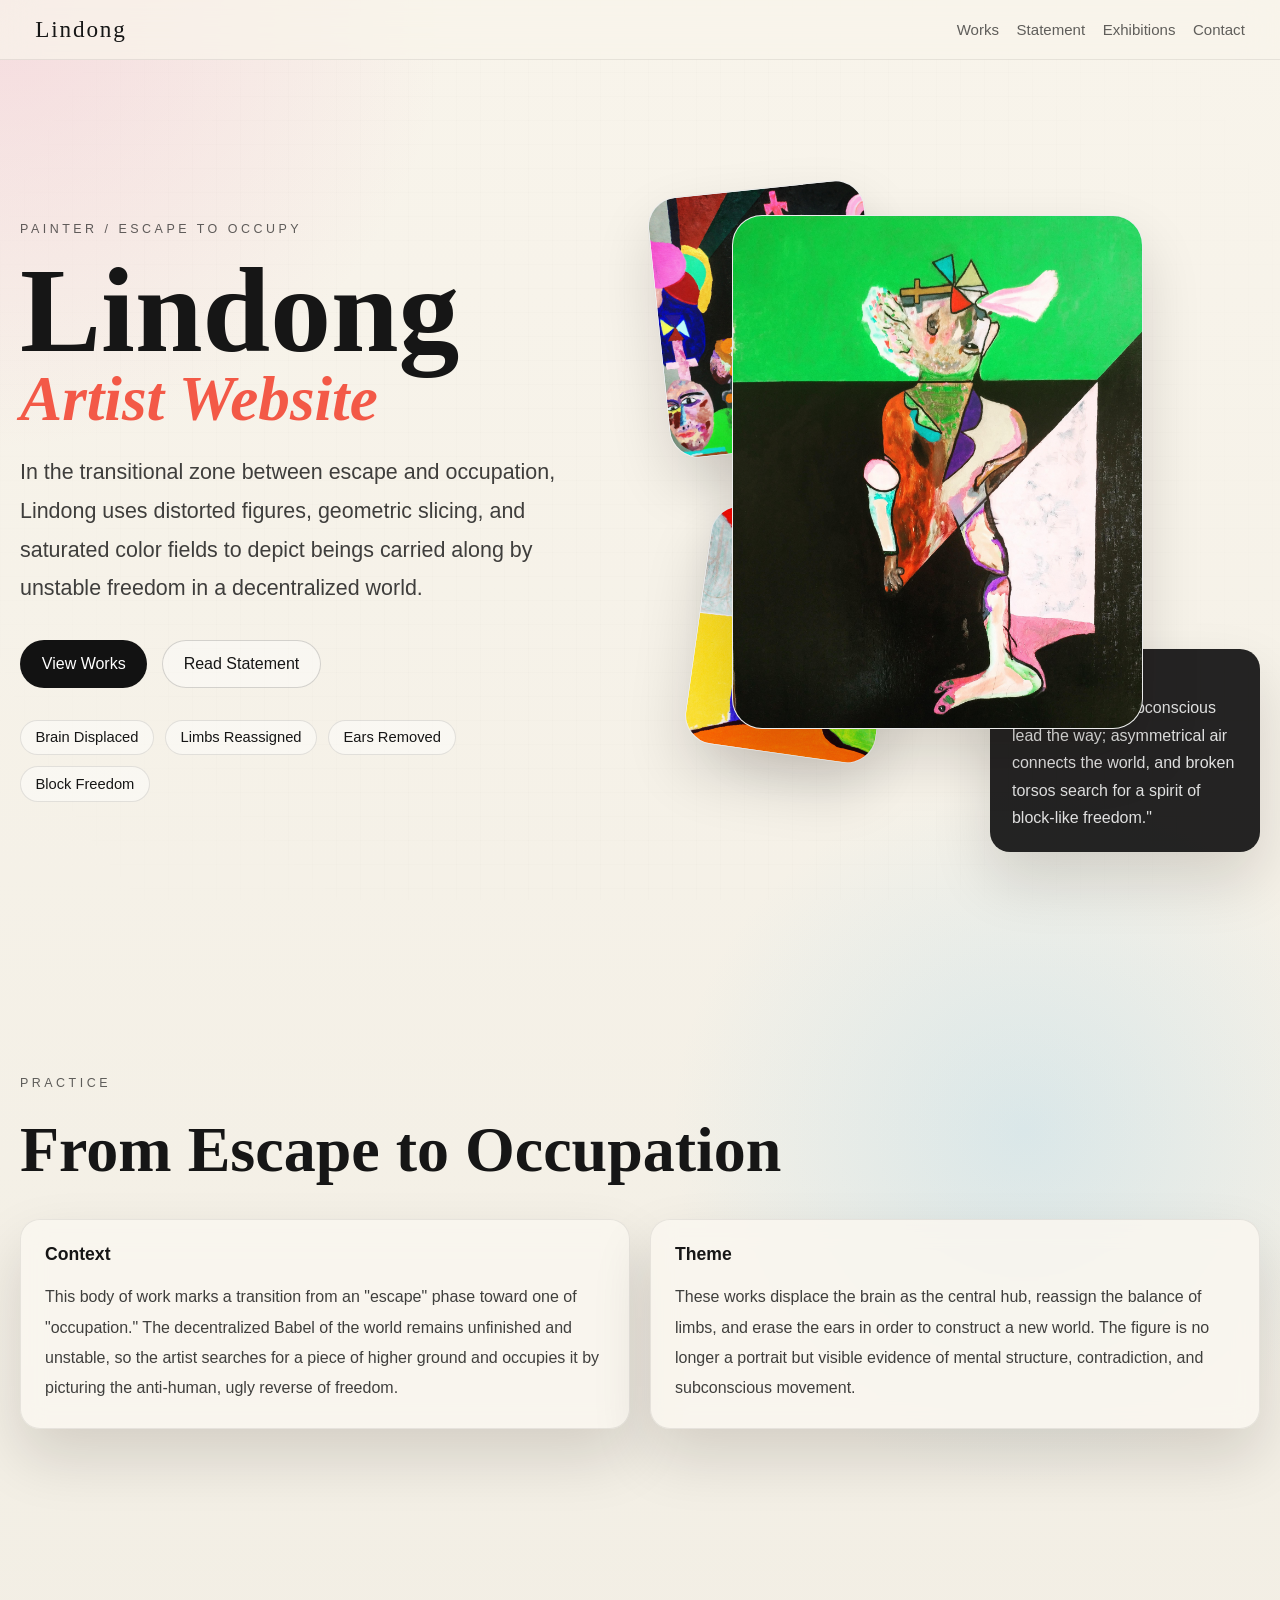
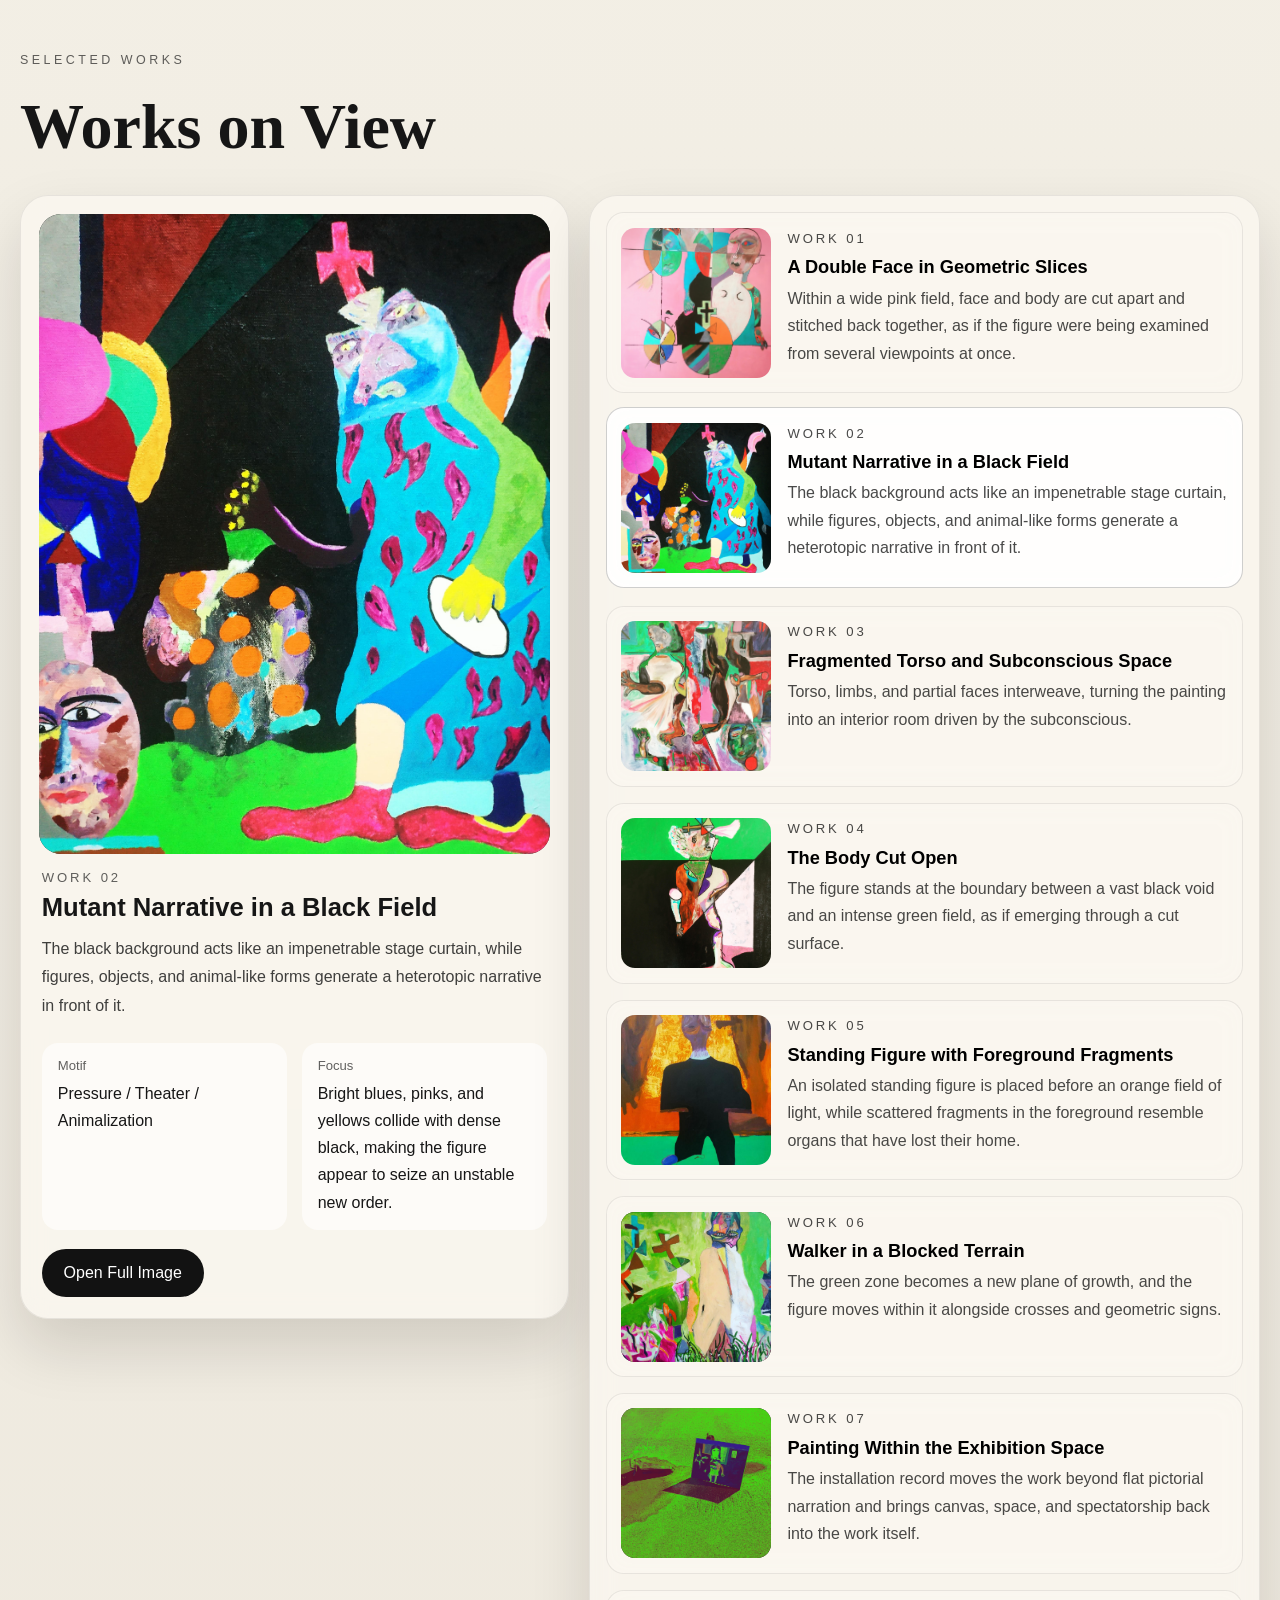
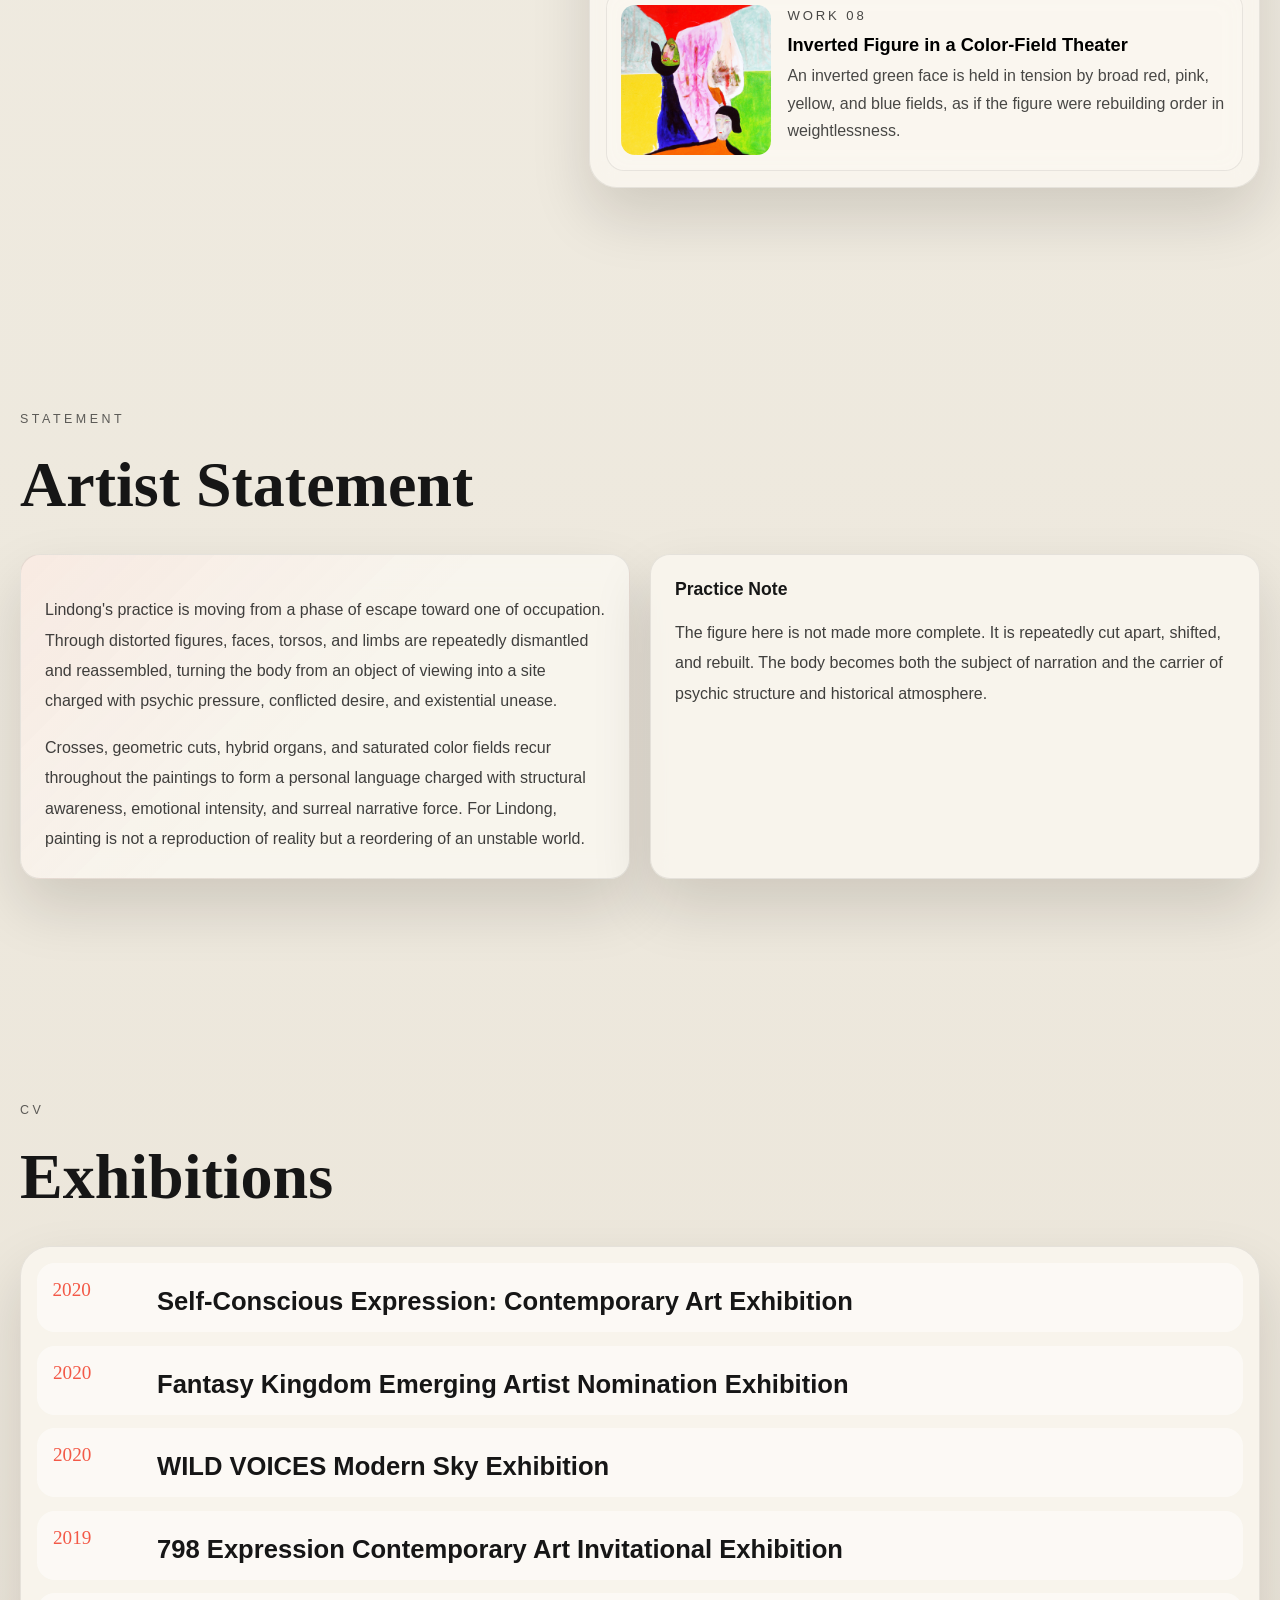
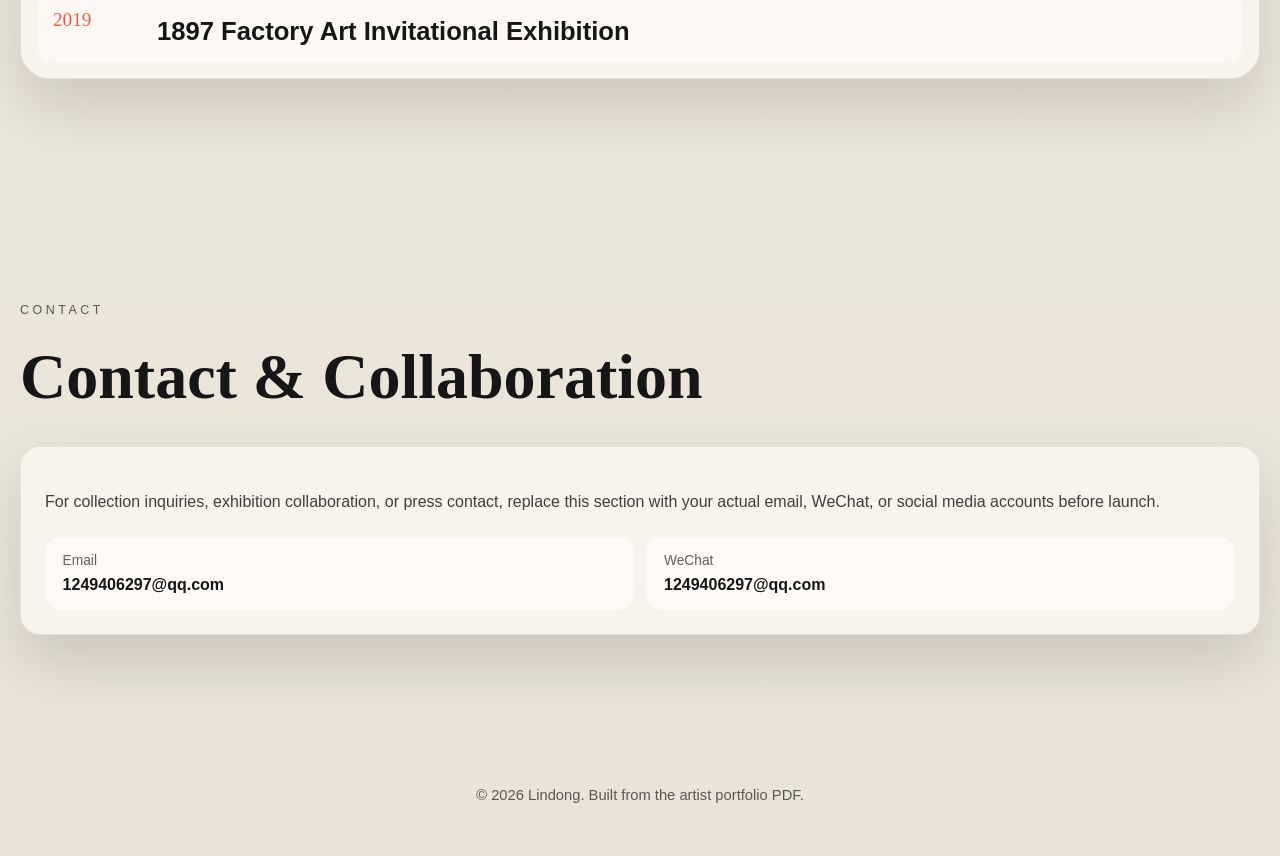
==== commit 6b39d1a1: "Revert "Align site with portfolio layout" This reverts commit bdfa7c3a59b3cefd0aa7e0be0fcc6c64497cd1" ====
--- a/index.html
+++ b/index.html
@@ -3,161 +3,243 @@
   <head>
     <meta charset="UTF-8" />
     <meta name="viewport" content="width=device-width, initial-scale=1.0" />
-    <title>Lindong | Portfolio</title>
+    <title>Lindong | Artist Website</title>
     <meta
       name="description"
-      content="Lindong portfolio website featuring selected paintings, artist statement, exhibitions, and contact information."
+      content="The artist website of Lindong. Distorted figures, geometric slices, and saturated color fields describe psychic structures and states of survival in a decentralized world."
     />
     <link rel="stylesheet" href="styles.css" />
   </head>
   <body>
-    <main class="site-shell">
-      <section class="intro">
-        <div class="container intro-inner">
-          <div class="intro-copy">
-            <p class="eyebrow">Lindong</p>
-            <h1>Painter / Visual Artist</h1>
-            <p class="intro-text">
-              My work explores psychic pressure, fractured identity, and the uneasy
-              relationship between the body and systems of occupation. Through
-              distorted figures, geometric interruption, and saturated color
-              fields, I construct images of tension, dislocation, and resistance.
-            </p>
-          </div>
-        </div>
-      </section>
-
-      <section class="section section-bordered" id="selected-works-section">
-        <div class="container">
-          <div class="section-copy section-copy-narrow">
-            <h2>Selected Works</h2>
-            <p>
-              These works are part of an ongoing inquiry into escape, control,
-              deformation, and the fragile space of human freedom.
-            </p>
-          </div>
-          <div class="works-grid" id="selected-works" aria-live="polite"></div>
-        </div>
-      </section>
-
-      <section class="section section-bordered">
-        <div class="container split-grid">
-          <article>
-            <h2>Practice</h2>
-            <div class="rich-text">
-              <p>
-                My practice centers on painting as a psychological and spatial
-                field. I use the body not as a stable subject, but as a site of
-                pressure, distortion, and transformation. Fragments of limbs,
-                displaced organs, blocked gestures, and geometric divisions recur
-                throughout the work, forming a visual language of internal
-                conflict and external control.
+    <div class="page-aura" aria-hidden="true"></div>
+    <header class="site-header">
+      <a class="brand" href="#top" aria-label="Back to homepage">
+        <span class="brand-en brand-en-hero">Lindong</span>
+      </a>
+      <div class="header-tools">
+        <nav class="site-nav" aria-label="Main navigation">
+          <a href="#works" id="nav-works">Works</a>
+          <a href="#statement" id="nav-statement">Statement</a>
+          <a href="#exhibitions" id="nav-exhibitions">Exhibitions</a>
+          <a href="#contact" id="nav-contact">Contact</a>
+        </nav>
+      </div>
+    </header>
+
+    <main id="top">
+      <section class="hero section">
+        <div class="hero-copy" data-reveal>
+          <p class="eyebrow" id="hero-eyebrow">Painter / Escape to Occupy</p>
+          <h1>
+            Lindong
+            <span>Artist Website</span>
+          </h1>
+          <p class="hero-lede" id="hero-lede">
+            In the transitional zone between escape and occupation, Lindong uses distorted figures, geometric slicing, and saturated color fields to depict beings carried along by unstable freedom in a decentralized world.
+          </p>
+          <div class="hero-actions">
+            <a class="button button-primary" href="#works" id="hero-cta-primary">View Works</a>
+            <a class="button button-secondary" href="#statement" id="hero-cta-secondary">Read Statement</a>
+          </div>
+          <ul class="motif-list" aria-label="Practice keywords">
+            <li id="motif-1">Brain Displaced</li>
+            <li id="motif-2">Limbs Reassigned</li>
+            <li id="motif-3">Ears Removed</li>
+            <li id="motif-4">Block Freedom</li>
+          </ul>
+        </div>
+
+        <div class="hero-stage" data-reveal>
+          <figure class="hero-card hero-card-main">
+            <img id="hero-image-main" src="assets/works/work-04.jpg" alt="Lindong work 04" />
+          </figure>
+          <figure class="hero-card hero-card-top">
+            <img id="hero-image-top" src="assets/works/work-02.jpg" alt="Lindong work 02" />
+          </figure>
+          <figure class="hero-card hero-card-bottom">
+            <img id="hero-image-bottom" src="assets/works/work-08.jpg" alt="Lindong work 08" />
+          </figure>
+          <div class="hero-note">
+            <p class="hero-note-label" id="hero-note-label">Theme</p>
+            <p id="hero-note-copy">
+              "Ideas and the subconscious lead the way; asymmetrical air connects the world, and broken torsos search for a spirit of block-like freedom."
+            </p>
+          </div>
+        </div>
+      </section>
+
+      <section class="practice section">
+        <div class="section-head" data-reveal>
+          <p class="eyebrow" id="practice-eyebrow">Practice</p>
+          <h2 id="practice-heading">From Escape to Occupation</h2>
+        </div>
+        <div class="practice-grid">
+          <article class="practice-card" data-reveal>
+            <h3 id="practice-card-1-title">Context</h3>
+            <p id="practice-card-1-copy">
+              This body of work marks a transition from an "escape" phase toward one of "occupation." The decentralized Babel of the world remains unfinished and unstable, so the artist searches for a piece of higher ground and occupies it by picturing the anti-human, ugly reverse of freedom.
+            </p>
+          </article>
+          <article class="practice-card" data-reveal>
+            <h3 id="practice-card-2-title">Theme</h3>
+            <p id="practice-card-2-copy">
+              These works displace the brain as the central hub, reassign the balance of limbs, and erase the ears in order to construct a new world. The figure is no longer a portrait but visible evidence of mental structure, contradiction, and subconscious movement.
+            </p>
+          </article>
+        </div>
+      </section>
+
+      <section class="works section" id="works">
+        <div class="section-head" data-reveal>
+          <p class="eyebrow" id="works-eyebrow">Selected Works</p>
+          <h2 id="works-heading">Works on View</h2>
+        </div>
+        <div class="works-layout">
+          <aside class="works-stage" data-reveal>
+            <div class="stage-frame">
+              <img id="active-work-image" src="assets/works/work-01.jpg" alt="Lindong work 01" />
+            </div>
+            <div class="stage-meta">
+              <p class="stage-index" id="active-work-index">Work 01</p>
+              <h3 id="active-work-title">A Double Face in Geometric Slices</h3>
+              <p class="stage-caption" id="active-work-caption">
+                Within a wide pink field, face and body are cut apart and stitched back together, as if the figure were being examined from several viewpoints at once.
               </p>
-              <p>
-                Rather than illustrating a narrative, I build compressed
-                emotional situations. The paintings move between figuration and
-                abstraction, intimacy and violence, stillness and interruption.
-                What appears in them is not simply a body, but a body being
-                reorganized by fear, discipline, memory, and invisible systems
-                of force.
-              </p>
-            </div>
-          </article>
-
-          <article>
-            <h2>Statement</h2>
-            <div class="rich-text">
-              <p>
-                My recent work investigates the condition of being occupied
-                psychologically, socially, and spatially. I am interested in the
-                moment when a person no longer feels fully aligned with their own
-                body, thoughts, or desires. In these paintings, the figure
-                becomes unstable: ears are removed, limbs are reassigned, organs
-                are displaced, gestures are blocked, and space is cut into
-                artificial structures.
-              </p>
-              <p>
-                These distortions are not surreal effects for their own sake.
-                They are ways of speaking about pressure: the pressure to adapt,
-                to perform, to obey, to remain functional, and to survive within
-                systems that quietly reorganize human experience. The body in my
-                work is often compressed, interrupted, or segmented because it
-                carries the trace of that occupation.
-              </p>
-              <p>
-                Color plays a crucial role in this process. I use saturated,
-                often seductive color fields against scenes of discomfort,
-                fragmentation, or unease. This tension allows beauty and
-                violence to coexist within the same image. I want the viewer to
-                feel both attraction and resistance: to enter the work visually,
-                but remain unsettled psychologically.
-              </p>
-              <p>
-                Painting, for me, is a way to make inner conflict visible. It is
-                also a way to resist smoothness, coherence, and the illusion of
-                control. What I seek is not a resolved image, but a charged one:
-                an image in which freedom appears threatened, deformed, and
-                still somehow present.
-              </p>
-            </div>
-          </article>
-        </div>
-      </section>
-
-      <section class="section section-bordered">
-        <div class="container">
-          <div class="section-copy section-copy-narrow">
-            <h2>Works</h2>
-            <p>
-              The works are organized as evolving fragments of a larger inquiry
-              into deformation, occupation, and the unstable condition of human
-              freedom. Each series approaches the body as a contested space:
-              cut, displaced, restrained, or reassembled.
-            </p>
-          </div>
-        </div>
-      </section>
-
-      <section class="section section-bordered" id="exhibitions">
-        <div class="container">
-          <div class="section-copy section-copy-narrow">
-            <h2>Exhibitions</h2>
-            <p>
-              A selection of solo and group exhibitions presenting the development
-              of my painting practice.
-            </p>
-          </div>
-          <div class="exhibition-list" id="exhibition-list" aria-live="polite"></div>
-        </div>
-      </section>
-
-      <section class="section section-bordered" id="contact">
-        <div class="container">
-          <div class="section-copy section-copy-narrow">
-            <h2>Contact</h2>
-            <p>
-              For exhibitions, commissions, studio visits, or other inquiries,
-              please get in touch.
-            </p>
-          </div>
-
+              <dl class="stage-details">
+                <div>
+                  <dt id="stage-label-motif">Motif</dt>
+                  <dd id="active-work-motif">Displacement / Slicing / Split View</dd>
+                </div>
+                <div>
+                  <dt id="stage-label-focus">Focus</dt>
+                  <dd id="active-work-focus">The figure is broken apart and made to stand again at the center.</dd>
+                </div>
+              </dl>
+              <button
+                class="button button-primary stage-open"
+                id="open-modal"
+                type="button"
+                aria-label="Open the full-size artwork image"
+              >
+                Open Full Image
+              </button>
+            </div>
+          </aside>
+
+          <div class="works-list" id="works-list" data-reveal aria-live="polite"></div>
+        </div>
+      </section>
+
+      <section class="statement section" id="statement">
+        <div class="section-head" data-reveal>
+          <p class="eyebrow" id="statement-eyebrow">Statement</p>
+          <h2 id="statement-heading">Artist Statement</h2>
+        </div>
+        <div class="statement-grid">
+          <article class="statement-card statement-card-main" data-reveal>
+            <p id="statement-main-1">
+              Lindong's practice is moving from a phase of escape toward one of occupation. Through distorted figures, faces, torsos, and limbs are repeatedly dismantled and reassembled, turning the body from an object of viewing into a site charged with psychic pressure, conflicted desire, and existential unease.
+            </p>
+            <p id="statement-main-2">
+              Crosses, geometric cuts, hybrid organs, and saturated color fields recur throughout the paintings to form a personal language charged with structural awareness, emotional intensity, and surreal narrative force. For Lindong, painting is not a reproduction of reality but a reordering of an unstable world.
+            </p>
+          </article>
+          <article class="statement-card" data-reveal>
+            <h3 id="statement-side-title">Practice Note</h3>
+            <p id="statement-side-copy">The figure here is not made more complete. It is repeatedly cut apart, shifted, and rebuilt. The body becomes both the subject of narration and the carrier of psychic structure and historical atmosphere.</p>
+          </article>
+        </div>
+      </section>
+
+      <section class="exhibitions section" id="exhibitions">
+        <div class="section-head" data-reveal>
+          <p class="eyebrow" id="exhibitions-eyebrow">CV</p>
+          <h2 id="exhibitions-heading">Exhibitions</h2>
+        </div>
+        <div class="timeline" data-reveal>
+          <article class="timeline-item">
+            <span class="timeline-year">2020</span>
+            <div class="timeline-content">
+              <h3 id="exhibition-1">Self-Conscious Expression: Contemporary Art Exhibition</h3>
+            </div>
+          </article>
+          <article class="timeline-item">
+            <span class="timeline-year">2020</span>
+            <div class="timeline-content">
+              <h3 id="exhibition-2">Fantasy Kingdom Emerging Artist Nomination Exhibition</h3>
+            </div>
+          </article>
+          <article class="timeline-item">
+            <span class="timeline-year">2020</span>
+            <div class="timeline-content">
+              <h3 id="exhibition-3">WILD VOICES Modern Sky Exhibition</h3>
+            </div>
+          </article>
+          <article class="timeline-item">
+            <span class="timeline-year">2019</span>
+            <div class="timeline-content">
+              <h3 id="exhibition-4">798 Expression Contemporary Art Invitational Exhibition</h3>
+            </div>
+          </article>
+          <article class="timeline-item">
+            <span class="timeline-year">2019</span>
+            <div class="timeline-content">
+              <h3 id="exhibition-5">1897 Factory Art Invitational Exhibition</h3>
+            </div>
+          </article>
+        </div>
+      </section>
+
+      <section class="contact section" id="contact">
+        <div class="section-head" data-reveal>
+          <p class="eyebrow" id="contact-eyebrow">Contact</p>
+          <h2 id="contact-heading">Contact &amp; Collaboration</h2>
+        </div>
+        <div class="contact-panel" data-reveal>
+          <p id="contact-copy">
+            For collection inquiries, exhibition collaboration, or press contact, replace this section with your actual email, WeChat, or social media accounts before launch.
+          </p>
           <div class="contact-list">
-            <p>
-              Email:
-              <a href="mailto:1249406297@qq.com">1249406297@qq.com</a>
-            </p>
-            <p>WeChat: 1249406297@qq.com</p>
+            <div>
+              <span id="contact-label-email">Email</span>
+              <strong id="contact-value-email">1249406297@qq.com</strong>
+            </div>
+            <div>
+              <span id="contact-label-social">WeChat</span>
+              <strong id="contact-value-social">1249406297@qq.com</strong>
+            </div>
           </div>
         </div>
       </section>
     </main>
 
     <footer class="site-footer">
-      <div class="container footer-inner">
-        <p>© <span id="year"></span> Lindong. All rights reserved.</p>
-        <p>Lindong</p>
+      <p id="footer-copy">© <span id="year"></span> Lindong. Built from the artist portfolio PDF.</p>
+    </footer>
+
+    <div class="work-modal" id="work-modal" aria-hidden="true">
+      <div class="work-modal-backdrop" data-close-modal></div>
+      <div class="work-modal-panel" role="dialog" aria-modal="true" aria-labelledby="modal-title">
+        <button class="modal-close" type="button" data-close-modal aria-label="Close artwork image" id="modal-close">
+          ×
+        </button>
+        <div class="modal-layout">
+          <div class="modal-image-wrap">
+            <img id="modal-image" src="assets/works/work-01.jpg" alt="Lindong work 01 full-size view" />
+          </div>
+          <div class="modal-copy">
+            <p class="stage-index" id="modal-index">Work 01</p>
+            <h3 id="modal-title">A Double Face in Geometric Slices</h3>
+            <p id="modal-caption">
+              Within a wide pink field, face and body are cut apart and stitched back together, as if the figure were being examined from several viewpoints at once.
+            </p>
+            <p id="modal-focus">
+              The figure is broken apart and made to stand again at the center. Crosses and geometric partitions become metaphors for a fractured mental structure.
+            </p>
+          </div>
+        </div>
       </div>
-    </footer>
+    </div>
 
     <script src="script.js"></script>
   </body>
--- a/styles.css
+++ b/styles.css
@@ -1,12 +1,20 @@
 :root {
-  --bg: #ffffff;
-  --surface: #f5f5f5;
-  --border: #e5e5e5;
-  --text: #0a0a0a;
-  --muted: #525252;
-  --muted-soft: #737373;
+  --bg: #f1ede3;
+  --bg-deep: #121212;
+  --bg-panel: rgba(250, 247, 240, 0.82);
+  --line: rgba(18, 18, 18, 0.12);
+  --text: #161616;
+  --muted: rgba(22, 22, 22, 0.68);
+  --accent-lime: #9be72e;
+  --accent-coral: #f35947;
+  --accent-pink: #f0acc7;
+  --accent-sky: #7dc7ef;
+  --shadow: 0 28px 60px rgba(20, 14, 10, 0.14);
+  --radius-lg: 30px;
+  --radius-md: 20px;
+  --radius-sm: 14px;
   --display-font: "Iowan Old Style", "Palatino Linotype", "Book Antiqua", Baskerville, serif;
-  --body-font: "Helvetica Neue", Helvetica, Arial, sans-serif;
+  --ui-font: Optima, "Avenir Next", "Segoe UI", sans-serif;
 }
 
 *,
@@ -19,12 +27,19 @@
   scroll-behavior: smooth;
 }
 
+html[lang="en"] {
+  font-size: 16px;
+}
+
 body {
   margin: 0;
   min-height: 100vh;
-  background: var(--bg);
   color: var(--text);
-  font-family: var(--body-font);
+  font-family: var(--ui-font);
+  background:
+    radial-gradient(circle at top left, rgba(240, 172, 199, 0.34), transparent 28rem),
+    radial-gradient(circle at 80% 20%, rgba(125, 199, 239, 0.22), transparent 22rem),
+    linear-gradient(180deg, #f8f4eb 0%, #f1ede3 36%, #eae4d8 100%);
 }
 
 img {
@@ -34,237 +49,712 @@
 
 a {
   color: inherit;
-}
-
-.site-shell {
-  min-height: 100vh;
-}
-
-.container {
-  width: min(1120px, calc(100% - 3rem));
+  text-decoration: none;
+}
+
+button {
+  font: inherit;
+}
+
+.page-aura {
+  position: fixed;
+  inset: 0;
+  pointer-events: none;
+  background:
+    linear-gradient(90deg, rgba(18, 18, 18, 0.03) 1px, transparent 1px),
+    linear-gradient(rgba(18, 18, 18, 0.03) 1px, transparent 1px);
+  background-size: 24px 24px;
+  mask-image: radial-gradient(circle at center, black 55%, transparent 100%);
+  opacity: 0.35;
+}
+
+.site-header {
+  position: sticky;
+  top: 0;
+  z-index: 20;
+  display: flex;
+  align-items: center;
+  justify-content: space-between;
+  gap: 1.5rem;
+  padding: 1rem clamp(1.1rem, 3vw, 2.2rem);
+  backdrop-filter: blur(18px);
+  background: rgba(248, 244, 235, 0.72);
+  border-bottom: 1px solid rgba(18, 18, 18, 0.08);
+}
+
+.header-tools {
+  display: flex;
+  align-items: center;
+  gap: 1rem;
+}
+
+.brand {
+  display: inline-flex;
+  align-items: baseline;
+  gap: 0.5rem;
+}
+
+.brand-en {
+  color: var(--muted);
+  font-size: 0.82rem;
+  letter-spacing: 0.24em;
+  text-transform: uppercase;
+}
+
+.brand-en-hero {
+  color: var(--text);
+  font-family: var(--display-font);
+  font-size: 1.45rem;
+  letter-spacing: 0.08em;
+  text-transform: none;
+}
+
+.site-nav {
+  display: flex;
+  flex-wrap: wrap;
+  gap: 1.1rem;
+  font-size: 0.94rem;
+  color: var(--muted);
+}
+
+.site-nav a {
+  position: relative;
+}
+
+.site-nav a::after {
+  content: "";
+  position: absolute;
+  left: 0;
+  bottom: -0.2rem;
+  width: 100%;
+  height: 1px;
+  background: currentColor;
+  transform: scaleX(0);
+  transform-origin: left;
+  transition: transform 180ms ease;
+}
+
+.site-nav a:hover::after,
+.site-nav a:focus-visible::after {
+  transform: scaleX(1);
+}
+
+.section {
+  width: min(1240px, calc(100% - 2rem));
   margin: 0 auto;
-}
-
-.intro {
-  padding: 5rem 0 4.5rem;
-}
-
-.intro-inner {
+  padding: clamp(3.8rem, 9vw, 7rem) 0;
+}
+
+.hero {
+  display: grid;
+  grid-template-columns: minmax(0, 0.92fr) minmax(0, 1.08fr);
+  gap: clamp(2rem, 4vw, 4.5rem);
+  min-height: calc(100vh - 80px);
+  align-items: center;
+}
+
+.eyebrow {
+  margin: 0 0 1rem;
+  color: var(--muted);
+  font-size: 0.78rem;
+  letter-spacing: 0.28em;
+  text-transform: uppercase;
+}
+
+.hero h1,
+.section-head h2 {
+  margin: 0;
+  font-family: var(--display-font);
+  font-weight: 600;
+  line-height: 0.96;
+}
+
+.hero h1 {
+  font-size: clamp(4rem, 10vw, 7.6rem);
+}
+
+.hero h1 span {
+  display: block;
+  color: var(--accent-coral);
+  font-size: 0.52em;
+  font-style: italic;
+}
+
+.hero-lede {
+  max-width: 34rem;
+  margin: 1.5rem 0 0;
+  font-size: clamp(1.05rem, 2vw, 1.34rem);
+  line-height: 1.8;
+  color: rgba(22, 22, 22, 0.82);
+}
+
+.hero-actions {
   display: flex;
-}
-
-.intro-copy {
-  max-width: 46rem;
-}
-
-.eyebrow {
-  margin: 0 0 0.75rem;
-  color: var(--muted-soft);
-  font-size: 0.8rem;
-  letter-spacing: 0.25em;
-  text-transform: uppercase;
-}
-
-h1,
-h2,
-h3,
-p {
-  margin: 0;
-}
-
-h1,
-h2 {
-  letter-spacing: -0.03em;
-}
-
-h1 {
-  font-family: var(--display-font);
-  font-size: clamp(2.7rem, 7vw, 4.8rem);
-  font-weight: 600;
-  line-height: 1.02;
-}
-
-h2 {
-  font-size: clamp(1.75rem, 4vw, 2.1rem);
-  font-weight: 500;
-}
-
-h3 {
-  font-size: 1.3rem;
-  font-weight: 500;
-}
-
-.intro-text,
-.section-copy p,
-.rich-text p,
-.work-description,
-.exhibition-copy,
-.contact-list p,
-.footer-inner {
-  color: var(--muted);
-  line-height: 1.9;
-}
-
-.intro-text {
+  flex-wrap: wrap;
+  gap: 0.9rem;
   margin-top: 2rem;
-  max-width: 42rem;
-  font-size: 1.05rem;
-}
-
-.section {
-  padding: 4rem 0;
-}
-
-.section-bordered,
-.site-footer {
-  border-top: 1px solid var(--border);
-}
-
-.section-copy {
-  margin-bottom: 2.5rem;
-}
-
-.section-copy-narrow {
-  max-width: 42rem;
-}
-
-.section-copy p {
-  margin-top: 1rem;
-  font-size: 0.98rem;
-}
-
-.works-grid {
-  display: grid;
-  grid-template-columns: repeat(2, minmax(0, 1fr));
-  gap: 2.5rem;
-}
-
-.work-card {
-  display: grid;
-  gap: 1rem;
-}
-
-.work-image-wrap {
-  aspect-ratio: 4 / 5;
+}
+
+.button {
+  display: inline-flex;
+  align-items: center;
+  justify-content: center;
+  min-height: 3rem;
+  padding: 0.85rem 1.3rem;
+  border-radius: 999px;
+  border: 1px solid transparent;
+  transition:
+    transform 180ms ease,
+    border-color 180ms ease,
+    background 180ms ease;
+  cursor: pointer;
+}
+
+.button:hover,
+.button:focus-visible {
+  transform: translateY(-2px);
+}
+
+.button-primary {
+  background: var(--bg-deep);
+  color: #fff;
+}
+
+.button-secondary {
+  border-color: rgba(18, 18, 18, 0.16);
+  background: rgba(255, 255, 255, 0.4);
+}
+
+.motif-list {
+  display: flex;
+  flex-wrap: wrap;
+  gap: 0.7rem;
+  padding: 0;
+  margin: 2rem 0 0;
+  list-style: none;
+}
+
+.motif-list li {
+  padding: 0.55rem 0.9rem;
+  border-radius: 999px;
+  border: 1px solid rgba(18, 18, 18, 0.1);
+  background: rgba(255, 255, 255, 0.44);
+  font-size: 0.92rem;
+}
+
+.hero-stage {
+  position: relative;
+  min-height: 680px;
+}
+
+.hero-card {
+  position: absolute;
   overflow: hidden;
-  background: var(--surface);
-}
-
-.work-image-wrap img {
+  border-radius: var(--radius-lg);
+  box-shadow: var(--shadow);
+  border: 1px solid rgba(18, 18, 18, 0.08);
+  background: #fff;
+  animation: drift 10s ease-in-out infinite;
+}
+
+.hero-card img {
   width: 100%;
   height: 100%;
   object-fit: cover;
 }
 
-.work-meta {
-  display: grid;
-  gap: 0.65rem;
-}
-
-.work-year {
-  color: var(--muted-soft);
-  font-size: 0.95rem;
-}
-
-.work-medium {
+.hero-card-main {
+  inset: 4% 12% auto auto;
+  width: min(34rem, 64%);
+  aspect-ratio: 4 / 5;
+  z-index: 3;
+}
+
+.hero-card-top {
+  top: 0;
+  left: 0;
+  width: min(19rem, 34%);
+  aspect-ratio: 1 / 1.2;
+  transform: rotate(-6deg);
+  animation-delay: -1.8s;
+}
+
+.hero-card-bottom {
+  bottom: 12%;
+  left: 6%;
+  width: min(18rem, 30%);
+  aspect-ratio: 0.8 / 1;
+  transform: rotate(8deg);
+  z-index: 2;
+  animation-delay: -3.4s;
+}
+
+.hero-note {
+  position: absolute;
+  right: 0;
+  bottom: 0;
+  width: min(22rem, 42%);
+  padding: 1.25rem 1.35rem;
+  border-radius: var(--radius-md);
+  background: rgba(18, 18, 18, 0.92);
+  color: rgba(255, 255, 255, 0.86);
+  box-shadow: var(--shadow);
+}
+
+.hero-note-label {
+  margin: 0 0 0.7rem;
+  color: rgba(255, 255, 255, 0.56);
+  font-size: 0.78rem;
+  letter-spacing: 0.24em;
+  text-transform: uppercase;
+}
+
+.hero-note p:last-child {
+  margin: 0;
+  line-height: 1.72;
+}
+
+.section-head {
+  display: grid;
+  gap: 0.8rem;
+  margin-bottom: 2.4rem;
+}
+
+.section-head h2 {
+  font-size: clamp(2.3rem, 5vw, 4.2rem);
+}
+
+.practice-grid,
+.statement-grid {
+  display: grid;
+  grid-template-columns: repeat(2, minmax(0, 1fr));
+  gap: 1.25rem;
+}
+
+.practice-card,
+.statement-card,
+.contact-panel,
+.works-stage,
+.timeline,
+.works-list,
+.work-item {
+  border: 1px solid rgba(18, 18, 18, 0.08);
+  background: var(--bg-panel);
+  backdrop-filter: blur(12px);
+}
+
+.practice-card,
+.statement-card,
+.contact-panel {
+  padding: 1.5rem;
+  border-radius: var(--radius-md);
+  box-shadow: var(--shadow);
+}
+
+.practice-card h3,
+.statement-card h3 {
+  margin-top: 0;
+  font-size: 1.1rem;
+}
+
+.practice-card p,
+.statement-card p,
+.contact-panel p {
+  margin-bottom: 0;
+  color: rgba(22, 22, 22, 0.82);
+  line-height: 1.9;
+}
+
+.statement-card-main {
+  background:
+    linear-gradient(135deg, rgba(243, 89, 71, 0.07), transparent 50%),
+    rgba(250, 247, 240, 0.86);
+}
+
+.works-layout {
+  display: grid;
+  grid-template-columns: minmax(0, 0.9fr) minmax(0, 1.1fr);
+  gap: 1.25rem;
+  align-items: start;
+}
+
+.works-stage {
+  position: sticky;
+  top: 6.6rem;
+  padding: 1.1rem;
+  border-radius: 28px;
+  box-shadow: var(--shadow);
+}
+
+.stage-frame {
+  overflow: hidden;
+  border-radius: 22px;
+  background: #0f0f0f;
+}
+
+.stage-frame img {
+  width: 100%;
+  aspect-ratio: 4 / 5;
+  object-fit: cover;
+  transition: opacity 240ms ease;
+}
+
+.stage-meta {
+  padding: 1rem 0.2rem 0.2rem;
+}
+
+.stage-index {
+  margin: 0;
   color: var(--muted);
-  font-size: 0.95rem;
-}
-
-.work-description {
-  font-size: 0.94rem;
-}
-
-.split-grid {
+  font-size: 0.82rem;
+  letter-spacing: 0.22em;
+  text-transform: uppercase;
+}
+
+.stage-meta h3,
+.timeline-content h3 {
+  margin: 0.5rem 0 0;
+  font-size: clamp(1.3rem, 2vw, 1.8rem);
+}
+
+.stage-caption {
+  margin: 0.8rem 0 0;
+  color: rgba(22, 22, 22, 0.82);
+  line-height: 1.8;
+}
+
+.stage-details {
   display: grid;
   grid-template-columns: repeat(2, minmax(0, 1fr));
-  gap: 4rem;
-}
-
-.rich-text {
-  margin-top: 1.5rem;
-  display: grid;
+  gap: 0.9rem;
+  margin: 1.4rem 0 0;
+}
+
+.stage-details div {
+  padding: 0.9rem 1rem;
+  border-radius: 16px;
+  background: rgba(255, 255, 255, 0.58);
+}
+
+.stage-details dt {
+  margin-bottom: 0.45rem;
+  color: var(--muted);
+  font-size: 0.82rem;
+}
+
+.stage-details dd {
+  margin: 0;
+  line-height: 1.7;
+}
+
+.stage-open {
+  margin-top: 1.2rem;
+}
+
+.works-list {
+  display: grid;
+  gap: 1rem;
+  padding: 1rem;
+  border-radius: 28px;
+  box-shadow: var(--shadow);
+}
+
+.work-item {
+  display: grid;
+  grid-template-columns: 150px minmax(0, 1fr);
+  gap: 1rem;
+  width: 100%;
+  padding: 0.9rem;
+  border-radius: 18px;
+  text-align: left;
+  cursor: pointer;
+  transition:
+    transform 180ms ease,
+    border-color 180ms ease,
+    background 180ms ease;
+}
+
+.work-item:hover,
+.work-item:focus-visible,
+.work-item.is-active {
+  transform: translateY(-2px);
+  border-color: rgba(18, 18, 18, 0.2);
+  background: rgba(255, 255, 255, 0.88);
+}
+
+.work-thumb {
+  overflow: hidden;
+  border-radius: 14px;
+  background: #101010;
+}
+
+.work-thumb img {
+  width: 100%;
+  height: 100%;
+  aspect-ratio: 1 / 1;
+  object-fit: cover;
+}
+
+.work-copy {
+  display: grid;
+  align-content: center;
+  gap: 0.38rem;
+}
+
+.work-copy h3 {
+  margin: 0;
+  font-size: 1.14rem;
+}
+
+.work-copy p {
+  margin: 0;
+  color: rgba(22, 22, 22, 0.78);
+  line-height: 1.72;
+}
+
+.timeline {
+  display: grid;
+  gap: 0.85rem;
+  padding: 1rem;
+  border-radius: var(--radius-lg);
+  box-shadow: var(--shadow);
+}
+
+.timeline-item {
+  display: grid;
+  grid-template-columns: 88px minmax(0, 1fr);
+  gap: 1rem;
+  padding: 1rem;
+  border-radius: 18px;
+  background: rgba(255, 255, 255, 0.52);
+}
+
+.timeline-year {
+  display: inline-flex;
+  align-items: flex-start;
+  color: var(--accent-coral);
+  font-family: var(--display-font);
+  font-size: 1.2rem;
+}
+
+.contact-panel {
+  display: grid;
+  gap: 1.2rem;
+}
+
+.contact-list {
+  display: grid;
+  grid-template-columns: repeat(2, minmax(0, 1fr));
+  gap: 0.8rem;
+}
+
+.contact-list div {
+  padding: 1rem 1.1rem;
+  border-radius: 16px;
+  background: rgba(255, 255, 255, 0.56);
+}
+
+.contact-list span {
+  display: block;
+  margin-bottom: 0.5rem;
+  color: var(--muted);
+  font-size: 0.86rem;
+}
+
+.contact-list strong {
+  font-size: 1rem;
+}
+
+.site-footer {
+  padding: 1.6rem 1rem 2.4rem;
+  text-align: center;
+  color: var(--muted);
+  font-size: 0.92rem;
+}
+
+.work-modal {
+  position: fixed;
+  inset: 0;
+  z-index: 30;
+  display: grid;
+  place-items: center;
+  padding: 1rem;
+  visibility: hidden;
+  opacity: 0;
+  transition:
+    opacity 180ms ease,
+    visibility 180ms ease;
+}
+
+.work-modal.is-open {
+  visibility: visible;
+  opacity: 1;
+}
+
+.work-modal-backdrop {
+  position: absolute;
+  inset: 0;
+  background: rgba(10, 10, 10, 0.72);
+  backdrop-filter: blur(12px);
+}
+
+.work-modal-panel {
+  position: relative;
+  width: min(1140px, 100%);
+  max-height: calc(100vh - 2rem);
+  overflow: auto;
+  border-radius: 28px;
+  background: rgba(245, 241, 234, 0.96);
+  border: 1px solid rgba(255, 255, 255, 0.22);
+  box-shadow: 0 28px 80px rgba(0, 0, 0, 0.34);
+}
+
+.modal-close {
+  position: sticky;
+  top: 0.8rem;
+  z-index: 2;
+  float: right;
+  width: 2.7rem;
+  height: 2.7rem;
+  margin: 0.8rem 0.8rem 0 0;
+  border: 0;
+  border-radius: 999px;
+  background: rgba(18, 18, 18, 0.92);
+  color: #fff;
+  font-size: 1.8rem;
+  line-height: 1;
+  cursor: pointer;
+}
+
+.modal-layout {
+  display: grid;
+  grid-template-columns: minmax(0, 1.1fr) minmax(300px, 0.74fr);
   gap: 1.25rem;
-}
-
-.rich-text p {
-  font-size: 0.98rem;
-}
-
-.exhibition-list {
-  margin-top: 2.5rem;
-}
-
-.exhibition-item {
-  display: flex;
-  align-items: center;
-  justify-content: space-between;
-  gap: 1rem;
-  padding: 1rem 0;
-  border-bottom: 1px solid var(--border);
-}
-
-.exhibition-title {
-  font-style: italic;
-  font-weight: 500;
-  color: var(--text);
-}
-
-.exhibition-copy {
-  font-size: 0.98rem;
-}
-
-.exhibition-year {
-  color: var(--muted-soft);
-  white-space: nowrap;
-}
-
-.contact-list {
-  display: grid;
-  gap: 0.75rem;
-  margin-top: 2rem;
-  font-size: 1rem;
-}
-
-.contact-list a {
-  text-decoration: underline;
-  text-underline-offset: 0.2rem;
-}
-
-.site-footer {
-  padding: 1.5rem 0;
-}
-
-.footer-inner {
-  display: flex;
-  align-items: center;
-  justify-content: space-between;
-  gap: 1rem;
-  font-size: 0.95rem;
-}
-
-@media (max-width: 820px) {
-  .container {
-    width: min(1120px, calc(100% - 2rem));
-  }
-
-  .intro {
-    padding: 4rem 0 3.5rem;
-  }
-
-  .section {
-    padding: 3rem 0;
-  }
-
-  .works-grid,
-  .split-grid {
+  padding: 1rem 1rem 1.2rem;
+}
+
+.modal-image-wrap {
+  overflow: hidden;
+  border-radius: 20px;
+  background: #111;
+}
+
+.modal-image-wrap img {
+  width: 100%;
+  height: 100%;
+  max-height: calc(100vh - 8rem);
+  object-fit: contain;
+}
+
+.modal-copy {
+  align-self: center;
+  padding: 1rem 1rem 1rem 0.35rem;
+}
+
+[data-reveal] {
+  opacity: 0;
+  transform: translateY(26px);
+  transition:
+    opacity 680ms ease,
+    transform 680ms ease;
+}
+
+[data-reveal].is-visible {
+  opacity: 1;
+  transform: translateY(0);
+}
+
+@keyframes drift {
+  0%,
+  100% {
+    transform: translateY(0px);
+  }
+  50% {
+    transform: translateY(-10px);
+  }
+}
+
+@media (max-width: 1100px) {
+  .hero,
+  .works-layout,
+  .statement-grid,
+  .practice-grid,
+  .modal-layout {
     grid-template-columns: 1fr;
-    gap: 2rem;
-  }
-
-  .exhibition-item,
-  .footer-inner {
+  }
+
+  .hero-stage {
+    min-height: 560px;
+  }
+
+  .works-stage {
+    position: relative;
+    top: 0;
+  }
+}
+
+@media (max-width: 760px) {
+  .site-header {
+    align-items: flex-start;
+    flex-direction: column;
+  }
+
+  .header-tools {
+    width: 100%;
     flex-direction: column;
     align-items: flex-start;
   }
-}
+
+  .section {
+    width: min(100% - 1.1rem, 1240px);
+  }
+
+  .hero {
+    min-height: auto;
+  }
+
+  .hero-stage {
+    min-height: 480px;
+  }
+
+  .hero-card-main {
+    width: 68%;
+  }
+
+  .hero-card-top,
+  .hero-card-bottom {
+    width: 34%;
+  }
+
+  .hero-note {
+    position: relative;
+    width: auto;
+    margin-top: 1rem;
+  }
+
+  .work-item {
+    grid-template-columns: 1fr;
+  }
+
+  .stage-details,
+  .contact-list {
+    grid-template-columns: 1fr;
+  }
+
+  .timeline-item {
+    grid-template-columns: 1fr;
+  }
+}
+
+@media (prefers-reduced-motion: reduce) {
+  html {
+    scroll-behavior: auto;
+  }
+
+  *,
+  *::before,
+  *::after {
+    animation: none !important;
+    transition: none !important;
+  }
+}
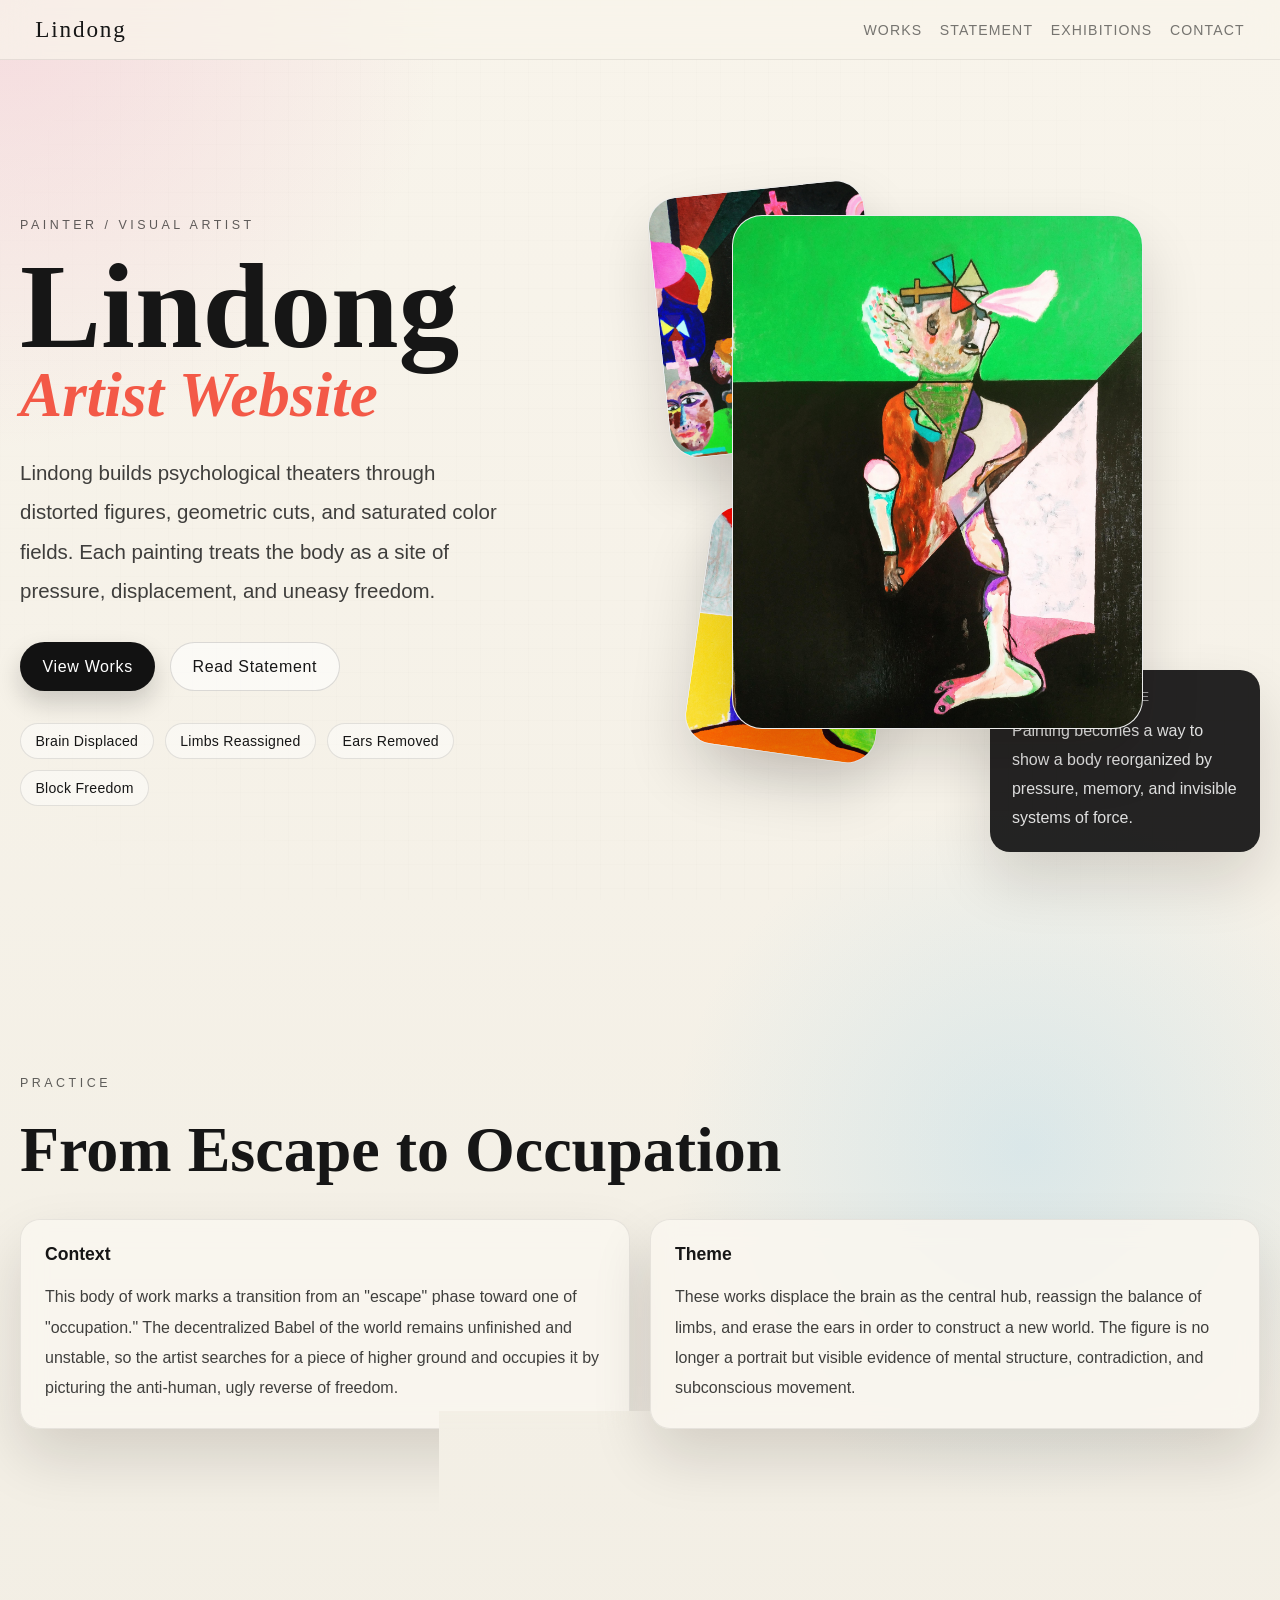
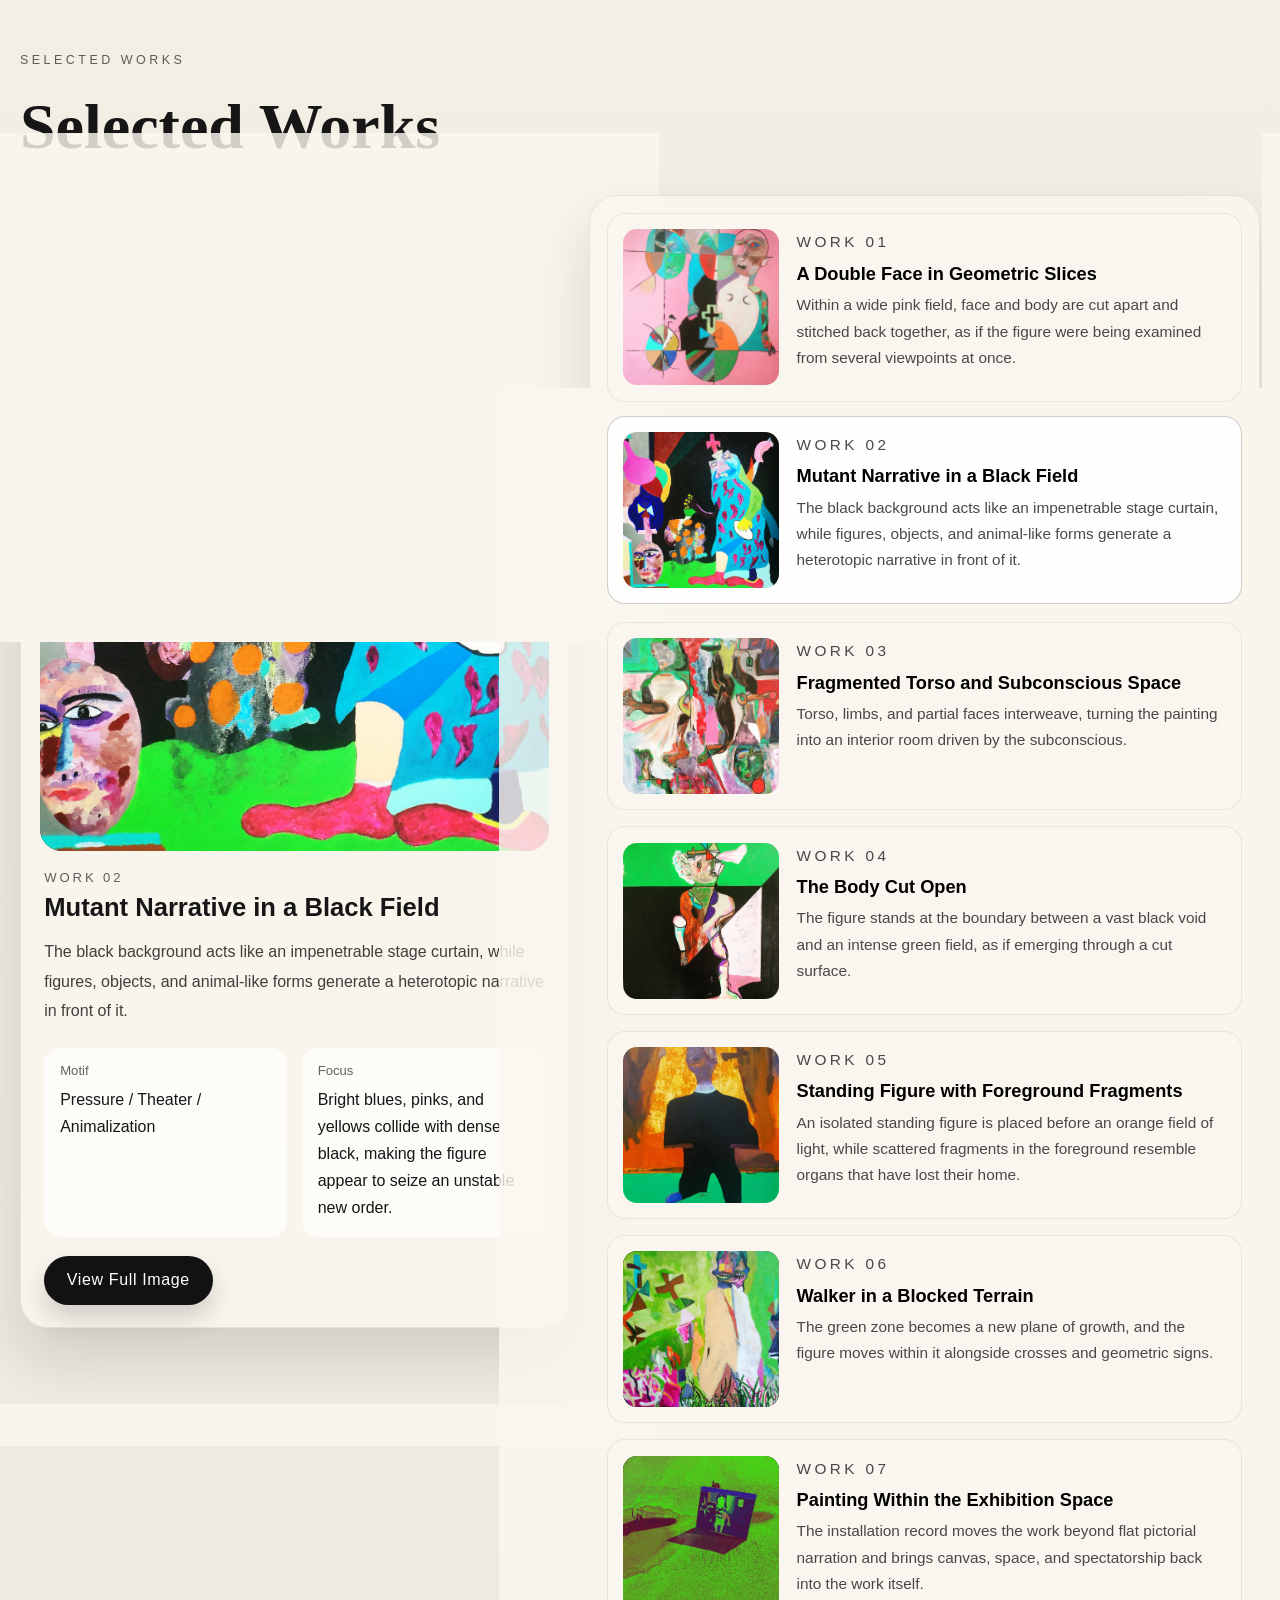
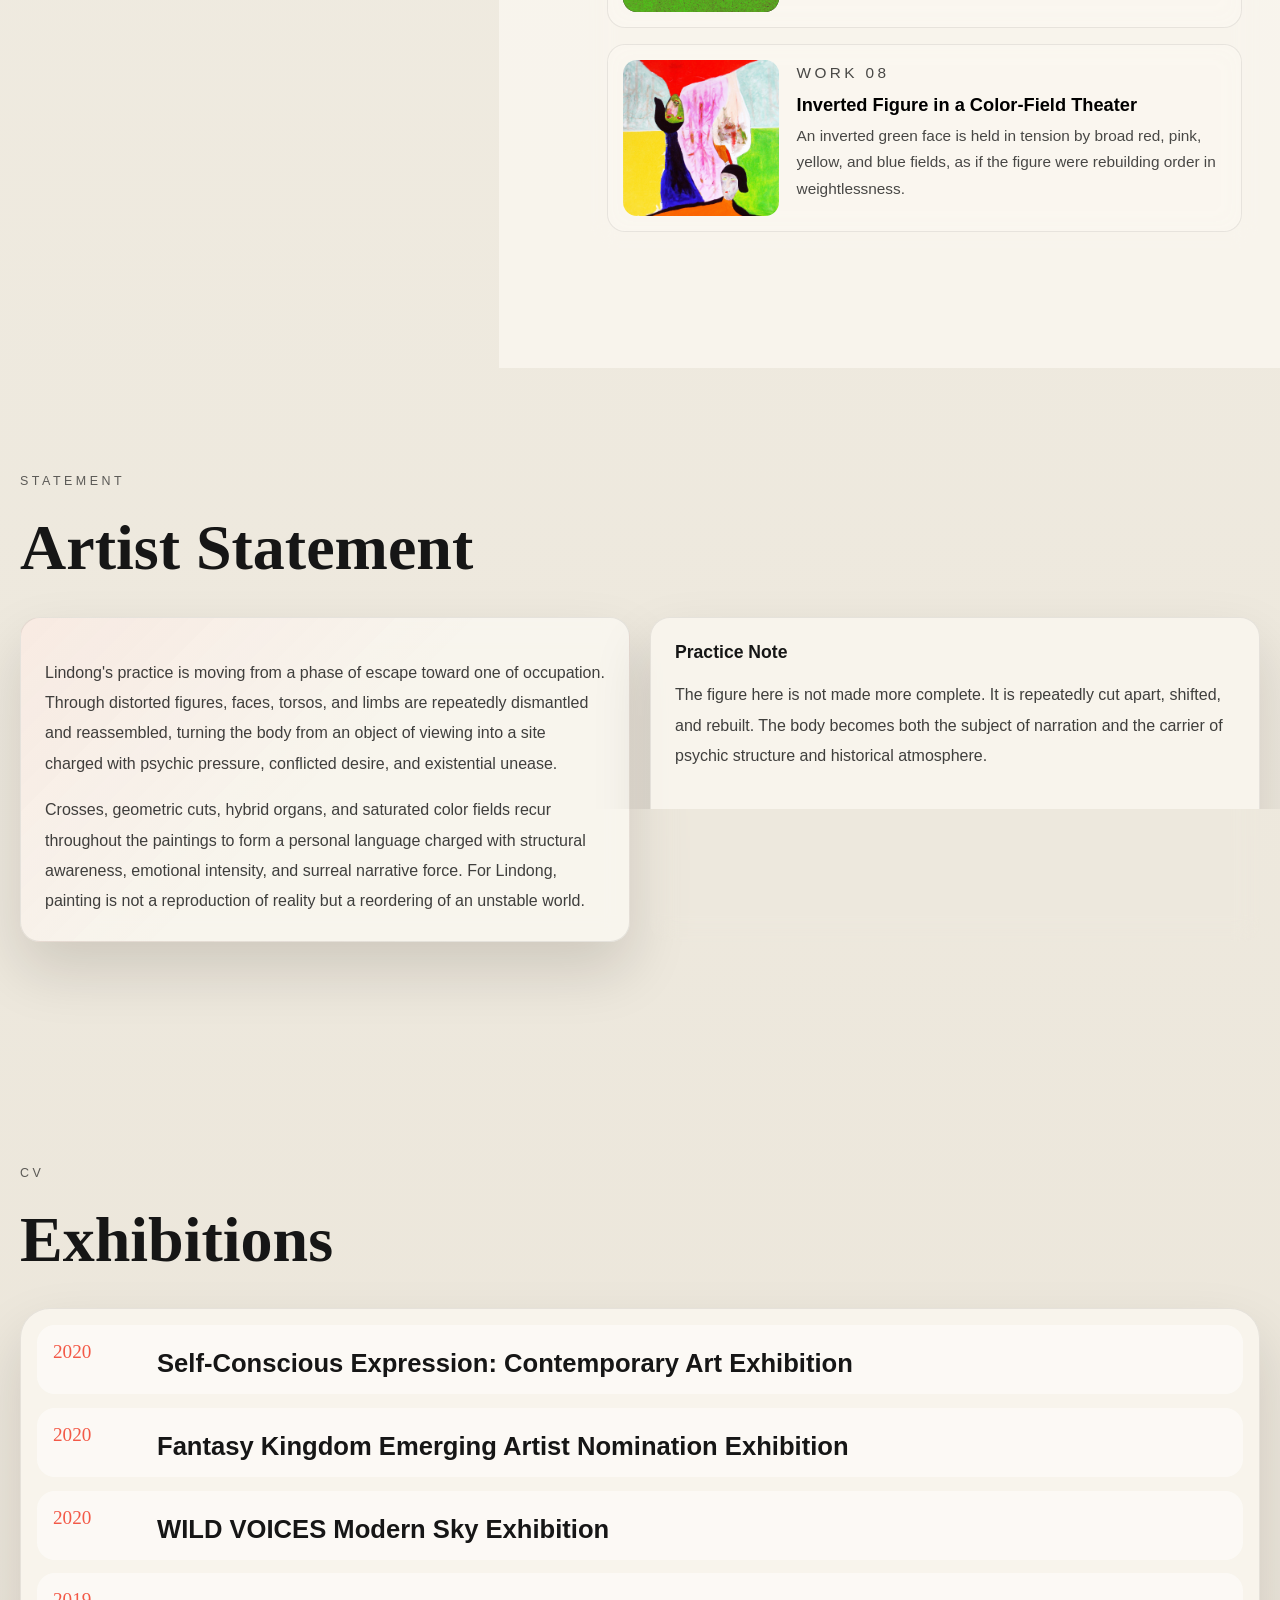
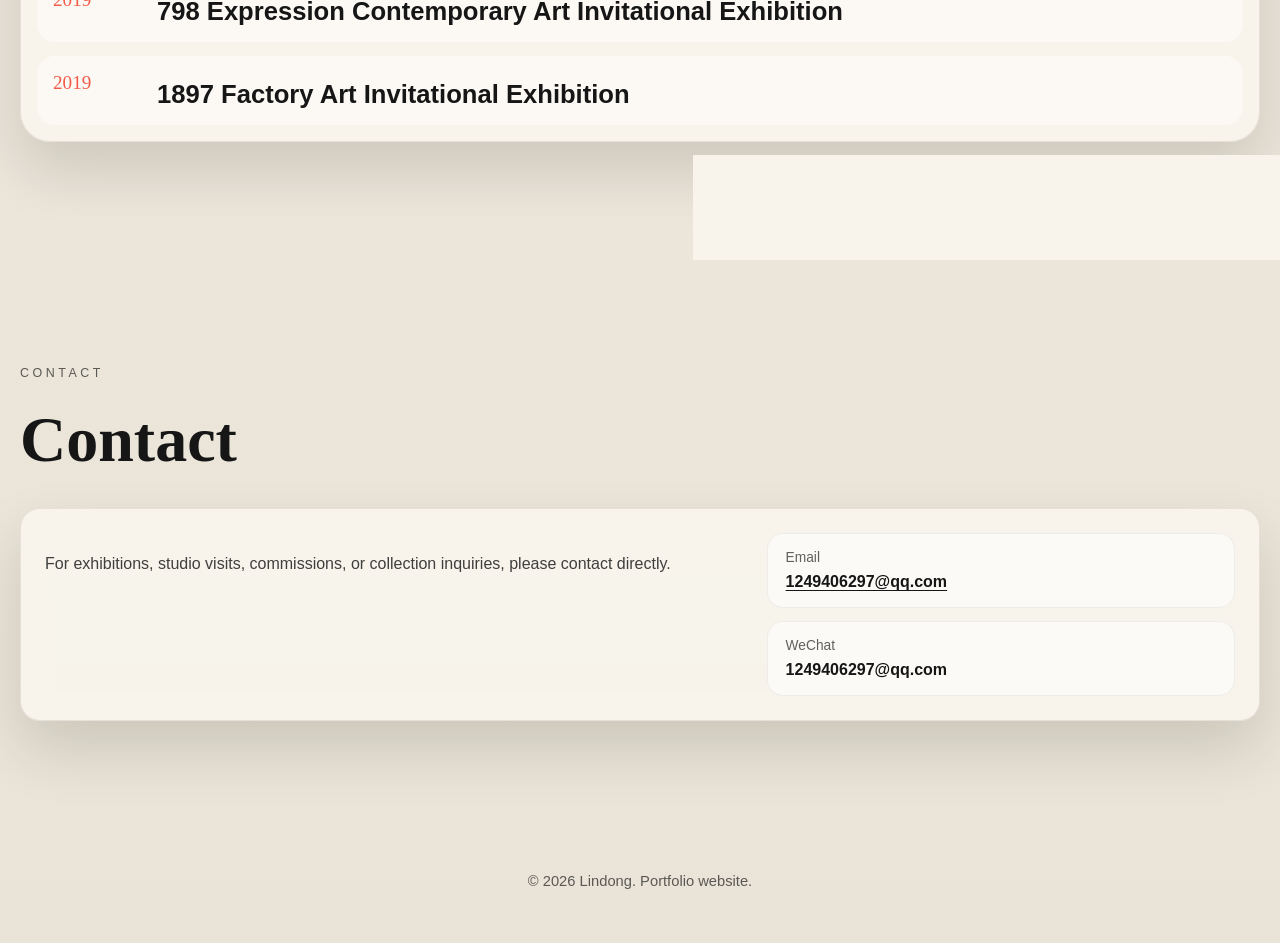
==== commit 25b6a7d6: "Refine first-version portfolio details" ====
--- a/index.html
+++ b/index.html
@@ -29,13 +29,15 @@
     <main id="top">
       <section class="hero section">
         <div class="hero-copy" data-reveal>
-          <p class="eyebrow" id="hero-eyebrow">Painter / Escape to Occupy</p>
+          <p class="eyebrow" id="hero-eyebrow">Painter / Visual Artist</p>
           <h1>
             Lindong
             <span>Artist Website</span>
           </h1>
           <p class="hero-lede" id="hero-lede">
-            In the transitional zone between escape and occupation, Lindong uses distorted figures, geometric slicing, and saturated color fields to depict beings carried along by unstable freedom in a decentralized world.
+            Lindong builds psychological theaters through distorted figures,
+            geometric cuts, and saturated color fields. Each painting treats the
+            body as a site of pressure, displacement, and uneasy freedom.
           </p>
           <div class="hero-actions">
             <a class="button button-primary" href="#works" id="hero-cta-primary">View Works</a>
@@ -60,9 +62,10 @@
             <img id="hero-image-bottom" src="assets/works/work-08.jpg" alt="Lindong work 08" />
           </figure>
           <div class="hero-note">
-            <p class="hero-note-label" id="hero-note-label">Theme</p>
+            <p class="hero-note-label" id="hero-note-label">Practice Note</p>
             <p id="hero-note-copy">
-              "Ideas and the subconscious lead the way; asymmetrical air connects the world, and broken torsos search for a spirit of block-like freedom."
+              Painting becomes a way to show a body reorganized by pressure,
+              memory, and invisible systems of force.
             </p>
           </div>
         </div>
@@ -92,7 +95,7 @@
       <section class="works section" id="works">
         <div class="section-head" data-reveal>
           <p class="eyebrow" id="works-eyebrow">Selected Works</p>
-          <h2 id="works-heading">Works on View</h2>
+          <h2 id="works-heading">Selected Works</h2>
         </div>
         <div class="works-layout">
           <aside class="works-stage" data-reveal>
@@ -121,7 +124,7 @@
                 type="button"
                 aria-label="Open the full-size artwork image"
               >
-                Open Full Image
+                View Full Image
               </button>
             </div>
           </aside>
@@ -193,16 +196,19 @@
       <section class="contact section" id="contact">
         <div class="section-head" data-reveal>
           <p class="eyebrow" id="contact-eyebrow">Contact</p>
-          <h2 id="contact-heading">Contact &amp; Collaboration</h2>
+          <h2 id="contact-heading">Contact</h2>
         </div>
         <div class="contact-panel" data-reveal>
           <p id="contact-copy">
-            For collection inquiries, exhibition collaboration, or press contact, replace this section with your actual email, WeChat, or social media accounts before launch.
+            For exhibitions, studio visits, commissions, or collection
+            inquiries, please contact directly.
           </p>
           <div class="contact-list">
             <div>
               <span id="contact-label-email">Email</span>
-              <strong id="contact-value-email">1249406297@qq.com</strong>
+              <strong id="contact-value-email">
+                <a class="contact-link" href="mailto:1249406297@qq.com">1249406297@qq.com</a>
+              </strong>
             </div>
             <div>
               <span id="contact-label-social">WeChat</span>
@@ -214,7 +220,7 @@
     </main>
 
     <footer class="site-footer">
-      <p id="footer-copy">© <span id="year"></span> Lindong. Built from the artist portfolio PDF.</p>
+      <p id="footer-copy">© <span id="year"></span> Lindong. Portfolio website.</p>
     </footer>
 
     <div class="work-modal" id="work-modal" aria-hidden="true">
--- a/styles.css
+++ b/styles.css
@@ -113,8 +113,10 @@
   display: flex;
   flex-wrap: wrap;
   gap: 1.1rem;
-  font-size: 0.94rem;
-  color: var(--muted);
+  font-size: 0.88rem;
+  letter-spacing: 0.08em;
+  text-transform: uppercase;
+  color: rgba(22, 22, 22, 0.58);
 }
 
 .site-nav a {
@@ -181,10 +183,10 @@
 }
 
 .hero-lede {
-  max-width: 34rem;
-  margin: 1.5rem 0 0;
-  font-size: clamp(1.05rem, 2vw, 1.34rem);
-  line-height: 1.8;
+  max-width: 31rem;
+  margin: 1.7rem 0 0;
+  font-size: clamp(1.06rem, 1.9vw, 1.28rem);
+  line-height: 1.92;
   color: rgba(22, 22, 22, 0.82);
 }
 
@@ -199,14 +201,16 @@
   display: inline-flex;
   align-items: center;
   justify-content: center;
-  min-height: 3rem;
-  padding: 0.85rem 1.3rem;
+  min-height: 3.05rem;
+  padding: 0.85rem 1.35rem;
   border-radius: 999px;
   border: 1px solid transparent;
+  letter-spacing: 0.04em;
   transition:
     transform 180ms ease,
     border-color 180ms ease,
-    background 180ms ease;
+    background 180ms ease,
+    box-shadow 180ms ease;
   cursor: pointer;
 }
 
@@ -218,11 +222,12 @@
 .button-primary {
   background: var(--bg-deep);
   color: #fff;
+  box-shadow: 0 12px 24px rgba(18, 18, 18, 0.18);
 }
 
 .button-secondary {
-  border-color: rgba(18, 18, 18, 0.16);
-  background: rgba(255, 255, 255, 0.4);
+  border-color: rgba(18, 18, 18, 0.14);
+  background: rgba(255, 255, 255, 0.58);
 }
 
 .motif-list {
@@ -239,7 +244,8 @@
   border-radius: 999px;
   border: 1px solid rgba(18, 18, 18, 0.1);
   background: rgba(255, 255, 255, 0.44);
-  font-size: 0.92rem;
+  font-size: 0.88rem;
+  letter-spacing: 0.02em;
 }
 
 .hero-stage {
@@ -311,7 +317,7 @@
 
 .hero-note p:last-child {
   margin: 0;
-  line-height: 1.72;
+  line-height: 1.82;
 }
 
 .section-head {
@@ -381,7 +387,7 @@
 .works-stage {
   position: sticky;
   top: 6.6rem;
-  padding: 1.1rem;
+  padding: 1.2rem;
   border-radius: 28px;
   box-shadow: var(--shadow);
 }
@@ -400,7 +406,7 @@
 }
 
 .stage-meta {
-  padding: 1rem 0.2rem 0.2rem;
+  padding: 1.15rem 0.25rem 0.2rem;
 }
 
 .stage-index {
@@ -418,9 +424,10 @@
 }
 
 .stage-caption {
-  margin: 0.8rem 0 0;
+  margin: 0.95rem 0 0;
   color: rgba(22, 22, 22, 0.82);
-  line-height: 1.8;
+  font-size: 1rem;
+  line-height: 1.85;
 }
 
 .stage-details {
@@ -431,9 +438,9 @@
 }
 
 .stage-details div {
-  padding: 0.9rem 1rem;
+  padding: 0.95rem 1rem;
   border-radius: 16px;
-  background: rgba(255, 255, 255, 0.58);
+  background: rgba(255, 255, 255, 0.66);
 }
 
 .stage-details dt {
@@ -454,17 +461,17 @@
 .works-list {
   display: grid;
   gap: 1rem;
-  padding: 1rem;
+  padding: 1.05rem;
   border-radius: 28px;
   box-shadow: var(--shadow);
 }
 
 .work-item {
   display: grid;
-  grid-template-columns: 150px minmax(0, 1fr);
-  gap: 1rem;
+  grid-template-columns: 156px minmax(0, 1fr);
+  gap: 1.1rem;
   width: 100%;
-  padding: 0.9rem;
+  padding: 0.95rem;
   border-radius: 18px;
   text-align: left;
   cursor: pointer;
@@ -498,7 +505,7 @@
 .work-copy {
   display: grid;
   align-content: center;
-  gap: 0.38rem;
+  gap: 0.45rem;
 }
 
 .work-copy h3 {
@@ -509,6 +516,7 @@
 .work-copy p {
   margin: 0;
   color: rgba(22, 22, 22, 0.78);
+  font-size: 0.96rem;
   line-height: 1.72;
 }
 
@@ -539,12 +547,14 @@
 
 .contact-panel {
   display: grid;
-  gap: 1.2rem;
+  grid-template-columns: minmax(0, 1.2fr) minmax(280px, 0.8fr);
+  gap: 1.25rem;
+  align-items: start;
 }
 
 .contact-list {
   display: grid;
-  grid-template-columns: repeat(2, minmax(0, 1fr));
+  grid-template-columns: 1fr;
   gap: 0.8rem;
 }
 
@@ -552,6 +562,7 @@
   padding: 1rem 1.1rem;
   border-radius: 16px;
   background: rgba(255, 255, 255, 0.56);
+  border: 1px solid rgba(18, 18, 18, 0.06);
 }
 
 .contact-list span {
@@ -563,6 +574,11 @@
 
 .contact-list strong {
   font-size: 1rem;
+}
+
+.contact-link {
+  text-decoration: underline;
+  text-underline-offset: 0.18rem;
 }
 
 .site-footer {
@@ -679,7 +695,8 @@
   .works-layout,
   .statement-grid,
   .practice-grid,
-  .modal-layout {
+  .modal-layout,
+  .contact-panel {
     grid-template-columns: 1fr;
   }
 
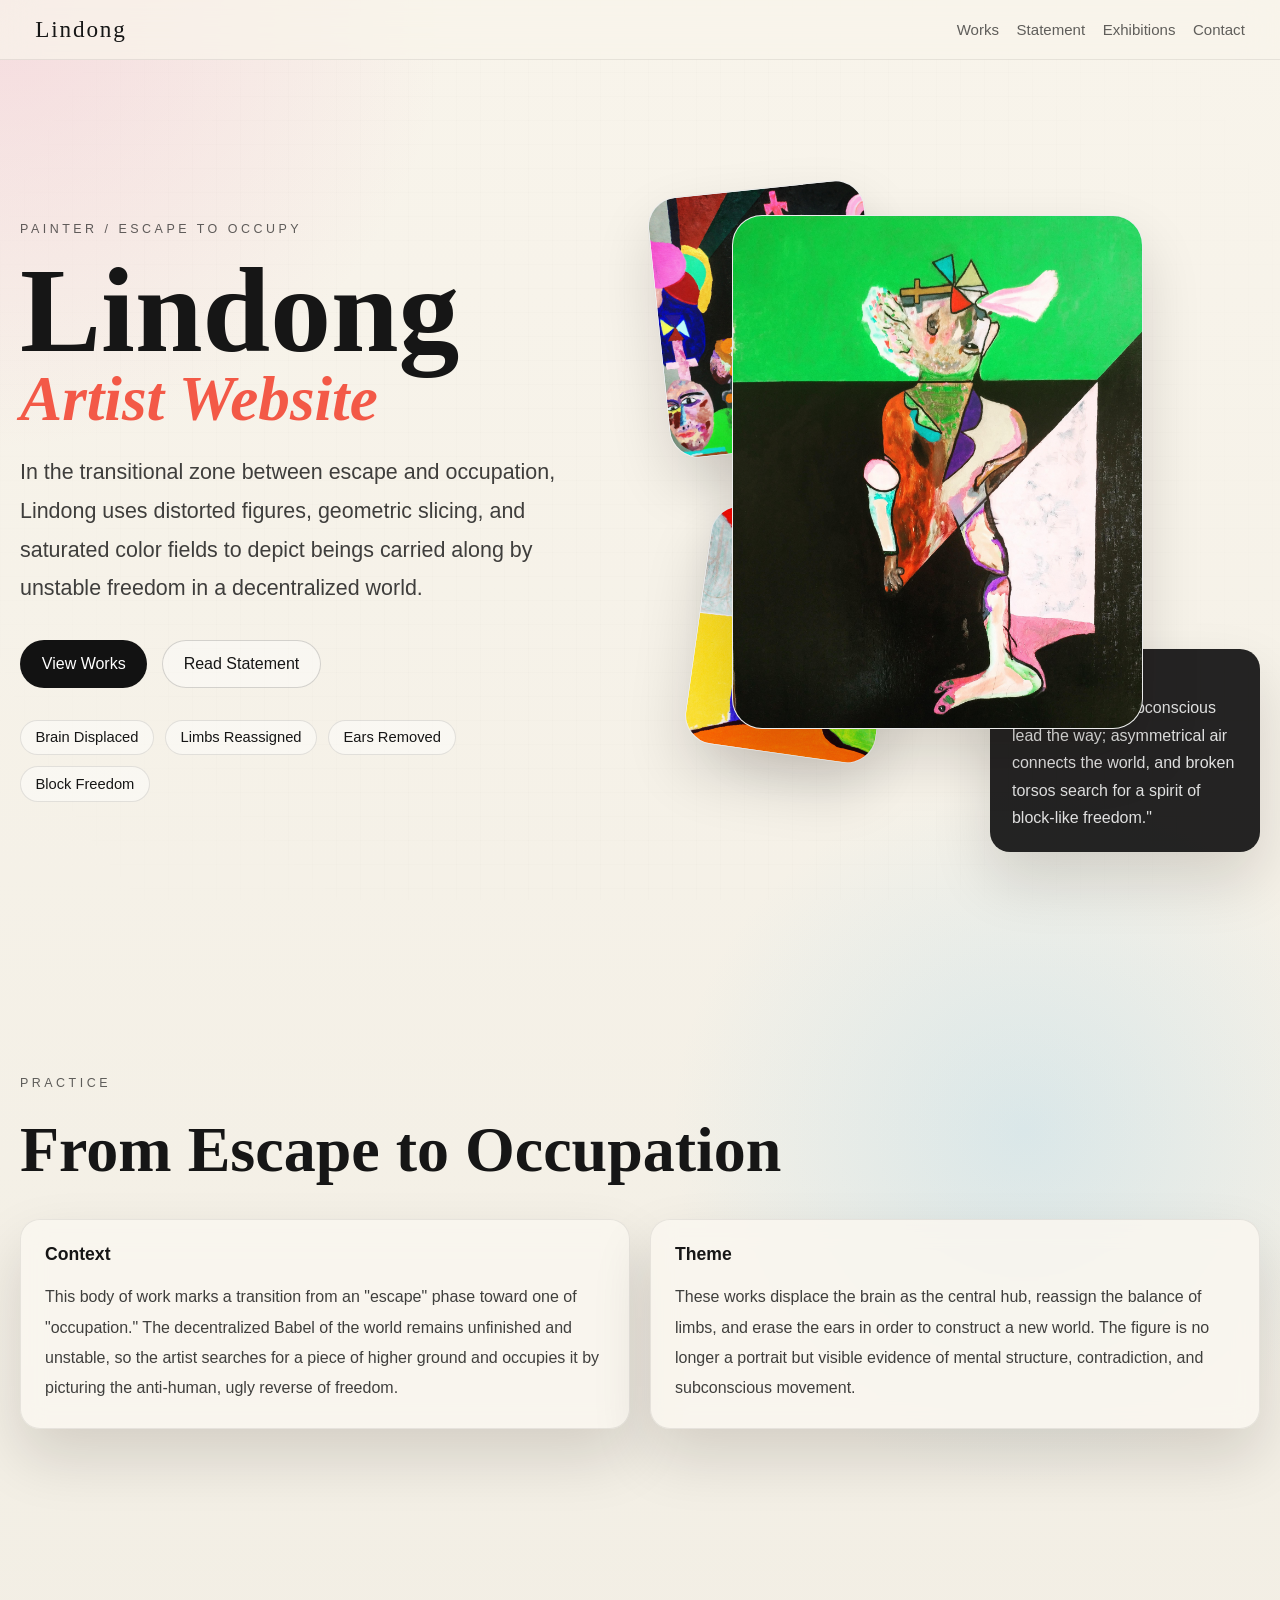
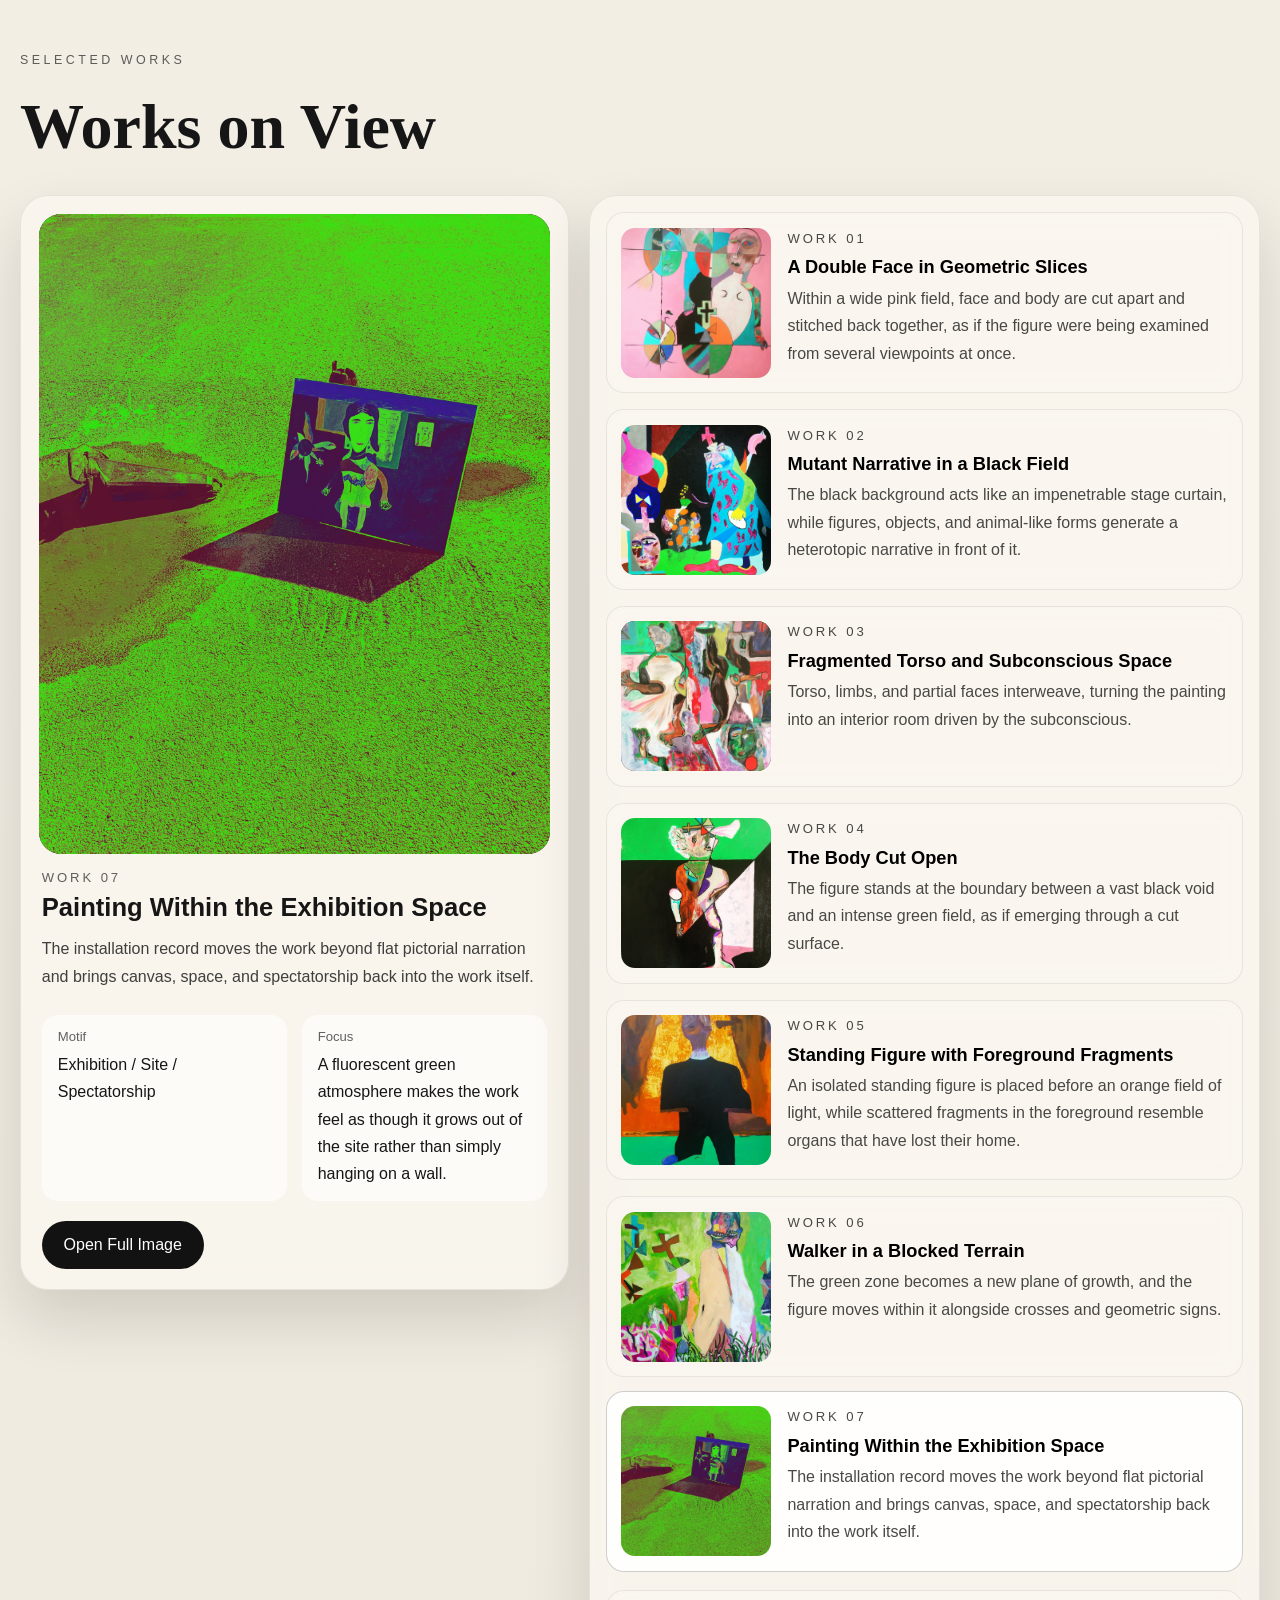
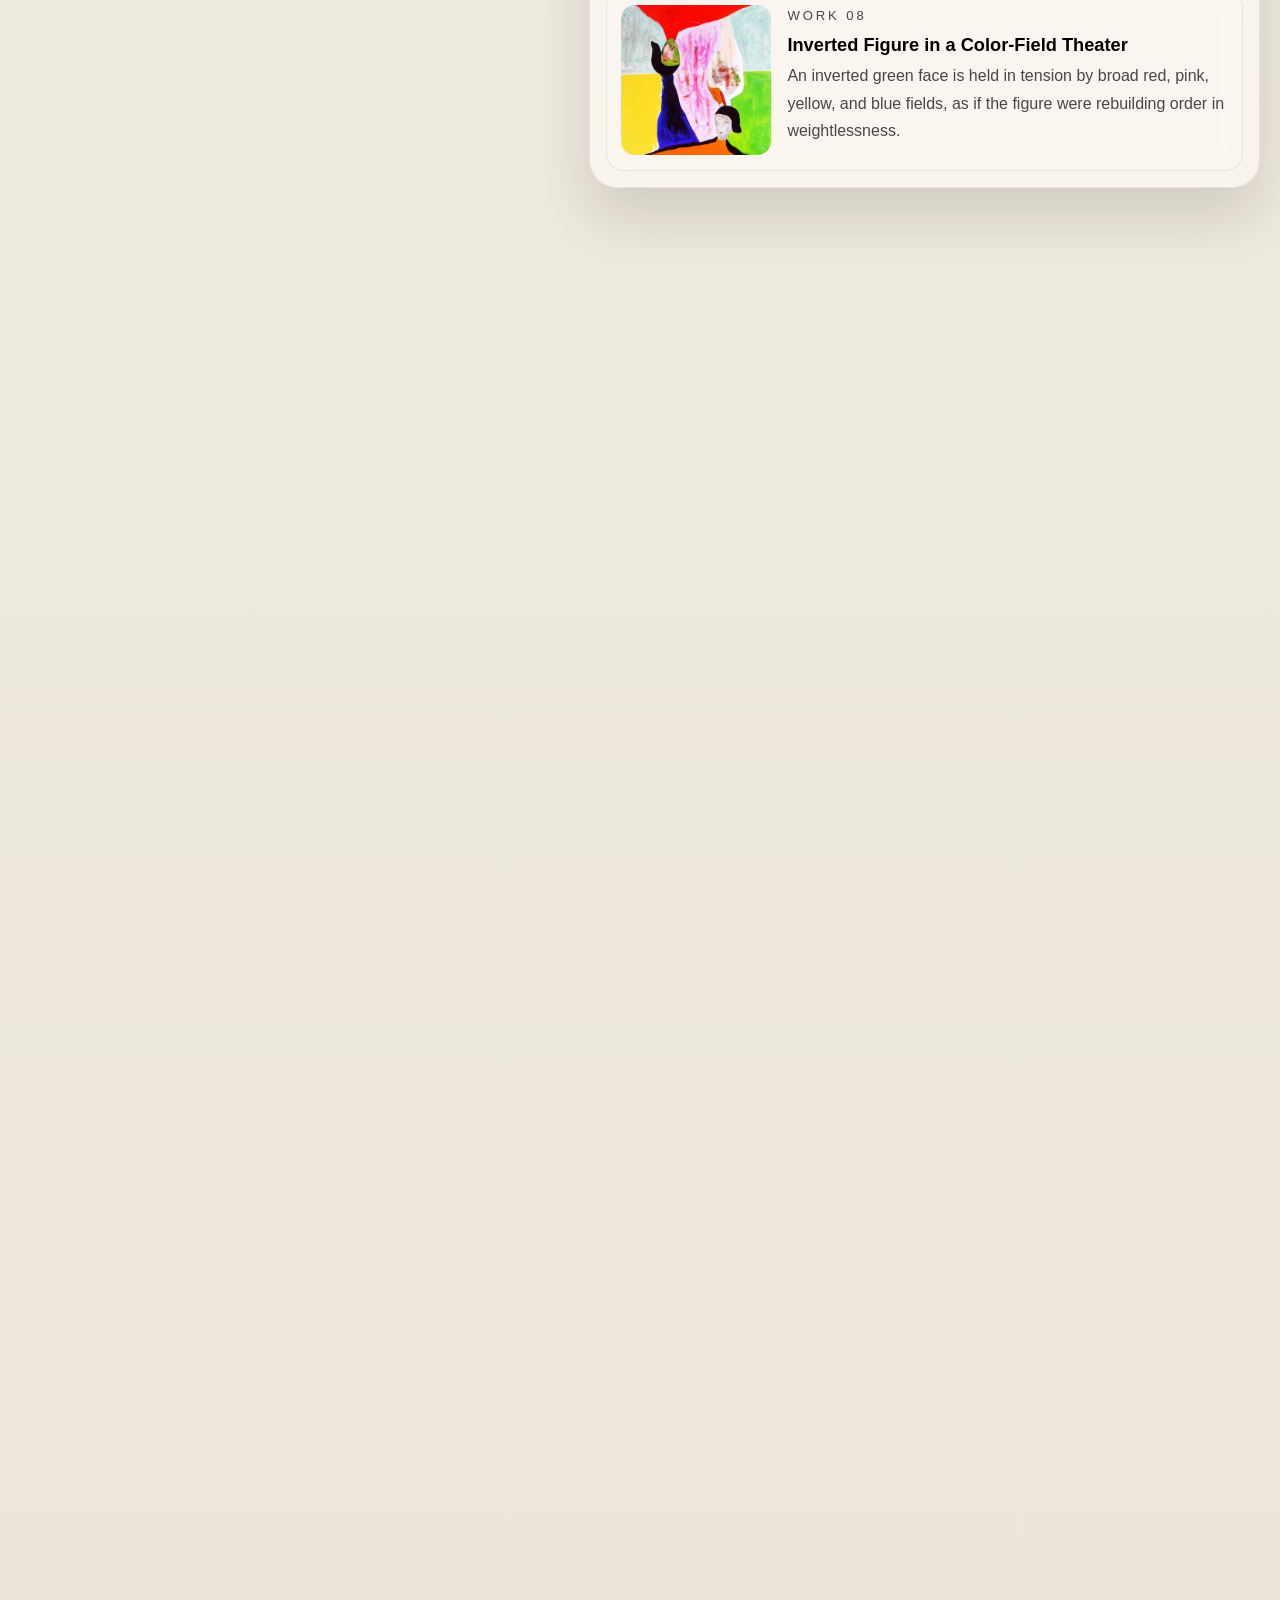
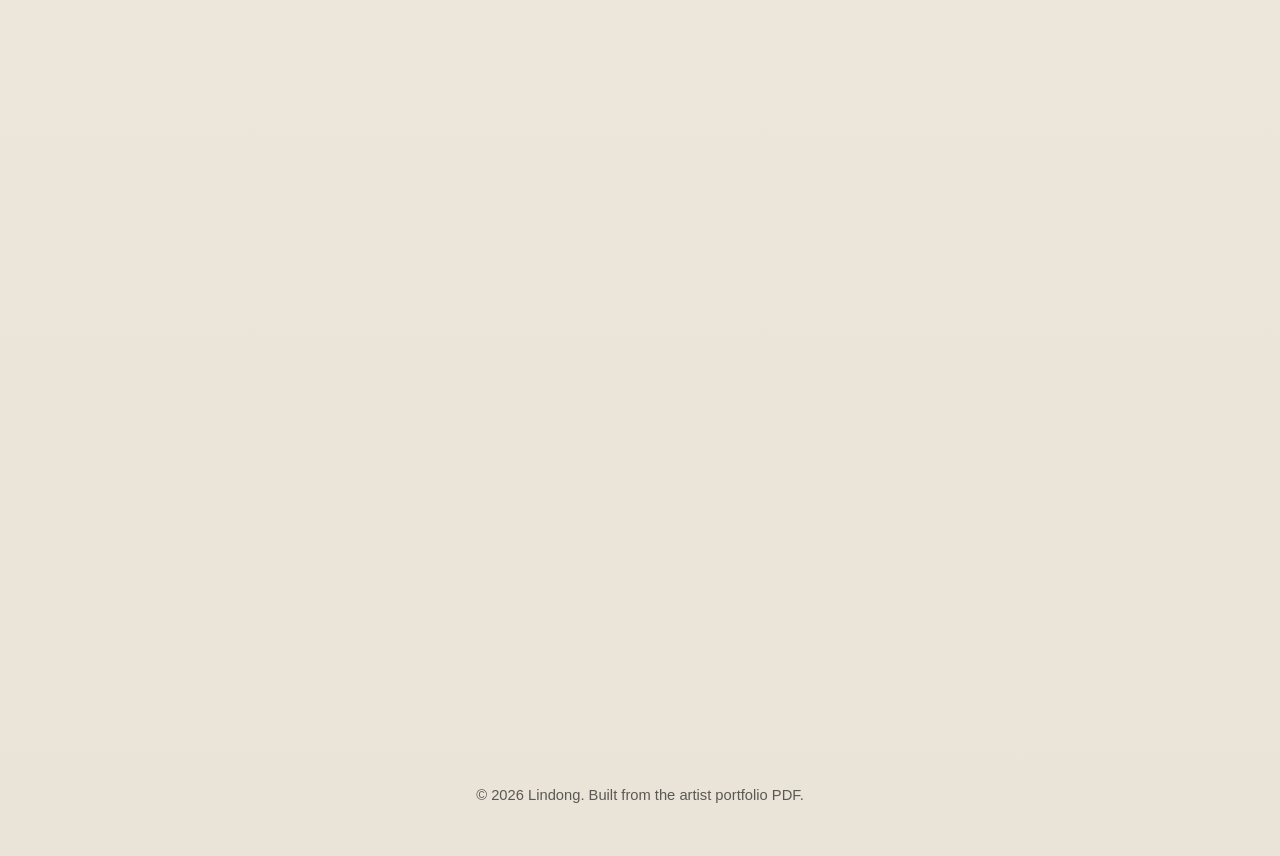
==== commit b7330a90: "Revert "Refine first-version portfolio details" This reverts commit 25b6a7d6de348818030cae3b963e2143" ====
--- a/index.html
+++ b/index.html
@@ -29,15 +29,13 @@
     <main id="top">
       <section class="hero section">
         <div class="hero-copy" data-reveal>
-          <p class="eyebrow" id="hero-eyebrow">Painter / Visual Artist</p>
+          <p class="eyebrow" id="hero-eyebrow">Painter / Escape to Occupy</p>
           <h1>
             Lindong
             <span>Artist Website</span>
           </h1>
           <p class="hero-lede" id="hero-lede">
-            Lindong builds psychological theaters through distorted figures,
-            geometric cuts, and saturated color fields. Each painting treats the
-            body as a site of pressure, displacement, and uneasy freedom.
+            In the transitional zone between escape and occupation, Lindong uses distorted figures, geometric slicing, and saturated color fields to depict beings carried along by unstable freedom in a decentralized world.
           </p>
           <div class="hero-actions">
             <a class="button button-primary" href="#works" id="hero-cta-primary">View Works</a>
@@ -62,10 +60,9 @@
             <img id="hero-image-bottom" src="assets/works/work-08.jpg" alt="Lindong work 08" />
           </figure>
           <div class="hero-note">
-            <p class="hero-note-label" id="hero-note-label">Practice Note</p>
+            <p class="hero-note-label" id="hero-note-label">Theme</p>
             <p id="hero-note-copy">
-              Painting becomes a way to show a body reorganized by pressure,
-              memory, and invisible systems of force.
+              "Ideas and the subconscious lead the way; asymmetrical air connects the world, and broken torsos search for a spirit of block-like freedom."
             </p>
           </div>
         </div>
@@ -95,7 +92,7 @@
       <section class="works section" id="works">
         <div class="section-head" data-reveal>
           <p class="eyebrow" id="works-eyebrow">Selected Works</p>
-          <h2 id="works-heading">Selected Works</h2>
+          <h2 id="works-heading">Works on View</h2>
         </div>
         <div class="works-layout">
           <aside class="works-stage" data-reveal>
@@ -124,7 +121,7 @@
                 type="button"
                 aria-label="Open the full-size artwork image"
               >
-                View Full Image
+                Open Full Image
               </button>
             </div>
           </aside>
@@ -196,19 +193,16 @@
       <section class="contact section" id="contact">
         <div class="section-head" data-reveal>
           <p class="eyebrow" id="contact-eyebrow">Contact</p>
-          <h2 id="contact-heading">Contact</h2>
+          <h2 id="contact-heading">Contact &amp; Collaboration</h2>
         </div>
         <div class="contact-panel" data-reveal>
           <p id="contact-copy">
-            For exhibitions, studio visits, commissions, or collection
-            inquiries, please contact directly.
+            For collection inquiries, exhibition collaboration, or press contact, replace this section with your actual email, WeChat, or social media accounts before launch.
           </p>
           <div class="contact-list">
             <div>
               <span id="contact-label-email">Email</span>
-              <strong id="contact-value-email">
-                <a class="contact-link" href="mailto:1249406297@qq.com">1249406297@qq.com</a>
-              </strong>
+              <strong id="contact-value-email">1249406297@qq.com</strong>
             </div>
             <div>
               <span id="contact-label-social">WeChat</span>
@@ -220,7 +214,7 @@
     </main>
 
     <footer class="site-footer">
-      <p id="footer-copy">© <span id="year"></span> Lindong. Portfolio website.</p>
+      <p id="footer-copy">© <span id="year"></span> Lindong. Built from the artist portfolio PDF.</p>
     </footer>
 
     <div class="work-modal" id="work-modal" aria-hidden="true">
--- a/styles.css
+++ b/styles.css
@@ -113,10 +113,8 @@
   display: flex;
   flex-wrap: wrap;
   gap: 1.1rem;
-  font-size: 0.88rem;
-  letter-spacing: 0.08em;
-  text-transform: uppercase;
-  color: rgba(22, 22, 22, 0.58);
+  font-size: 0.94rem;
+  color: var(--muted);
 }
 
 .site-nav a {
@@ -183,10 +181,10 @@
 }
 
 .hero-lede {
-  max-width: 31rem;
-  margin: 1.7rem 0 0;
-  font-size: clamp(1.06rem, 1.9vw, 1.28rem);
-  line-height: 1.92;
+  max-width: 34rem;
+  margin: 1.5rem 0 0;
+  font-size: clamp(1.05rem, 2vw, 1.34rem);
+  line-height: 1.8;
   color: rgba(22, 22, 22, 0.82);
 }
 
@@ -201,16 +199,14 @@
   display: inline-flex;
   align-items: center;
   justify-content: center;
-  min-height: 3.05rem;
-  padding: 0.85rem 1.35rem;
+  min-height: 3rem;
+  padding: 0.85rem 1.3rem;
   border-radius: 999px;
   border: 1px solid transparent;
-  letter-spacing: 0.04em;
   transition:
     transform 180ms ease,
     border-color 180ms ease,
-    background 180ms ease,
-    box-shadow 180ms ease;
+    background 180ms ease;
   cursor: pointer;
 }
 
@@ -222,12 +218,11 @@
 .button-primary {
   background: var(--bg-deep);
   color: #fff;
-  box-shadow: 0 12px 24px rgba(18, 18, 18, 0.18);
 }
 
 .button-secondary {
-  border-color: rgba(18, 18, 18, 0.14);
-  background: rgba(255, 255, 255, 0.58);
+  border-color: rgba(18, 18, 18, 0.16);
+  background: rgba(255, 255, 255, 0.4);
 }
 
 .motif-list {
@@ -244,8 +239,7 @@
   border-radius: 999px;
   border: 1px solid rgba(18, 18, 18, 0.1);
   background: rgba(255, 255, 255, 0.44);
-  font-size: 0.88rem;
-  letter-spacing: 0.02em;
+  font-size: 0.92rem;
 }
 
 .hero-stage {
@@ -317,7 +311,7 @@
 
 .hero-note p:last-child {
   margin: 0;
-  line-height: 1.82;
+  line-height: 1.72;
 }
 
 .section-head {
@@ -387,7 +381,7 @@
 .works-stage {
   position: sticky;
   top: 6.6rem;
-  padding: 1.2rem;
+  padding: 1.1rem;
   border-radius: 28px;
   box-shadow: var(--shadow);
 }
@@ -406,7 +400,7 @@
 }
 
 .stage-meta {
-  padding: 1.15rem 0.25rem 0.2rem;
+  padding: 1rem 0.2rem 0.2rem;
 }
 
 .stage-index {
@@ -424,10 +418,9 @@
 }
 
 .stage-caption {
-  margin: 0.95rem 0 0;
+  margin: 0.8rem 0 0;
   color: rgba(22, 22, 22, 0.82);
-  font-size: 1rem;
-  line-height: 1.85;
+  line-height: 1.8;
 }
 
 .stage-details {
@@ -438,9 +431,9 @@
 }
 
 .stage-details div {
-  padding: 0.95rem 1rem;
+  padding: 0.9rem 1rem;
   border-radius: 16px;
-  background: rgba(255, 255, 255, 0.66);
+  background: rgba(255, 255, 255, 0.58);
 }
 
 .stage-details dt {
@@ -461,17 +454,17 @@
 .works-list {
   display: grid;
   gap: 1rem;
-  padding: 1.05rem;
+  padding: 1rem;
   border-radius: 28px;
   box-shadow: var(--shadow);
 }
 
 .work-item {
   display: grid;
-  grid-template-columns: 156px minmax(0, 1fr);
-  gap: 1.1rem;
+  grid-template-columns: 150px minmax(0, 1fr);
+  gap: 1rem;
   width: 100%;
-  padding: 0.95rem;
+  padding: 0.9rem;
   border-radius: 18px;
   text-align: left;
   cursor: pointer;
@@ -505,7 +498,7 @@
 .work-copy {
   display: grid;
   align-content: center;
-  gap: 0.45rem;
+  gap: 0.38rem;
 }
 
 .work-copy h3 {
@@ -516,7 +509,6 @@
 .work-copy p {
   margin: 0;
   color: rgba(22, 22, 22, 0.78);
-  font-size: 0.96rem;
   line-height: 1.72;
 }
 
@@ -547,14 +539,12 @@
 
 .contact-panel {
   display: grid;
-  grid-template-columns: minmax(0, 1.2fr) minmax(280px, 0.8fr);
-  gap: 1.25rem;
-  align-items: start;
+  gap: 1.2rem;
 }
 
 .contact-list {
   display: grid;
-  grid-template-columns: 1fr;
+  grid-template-columns: repeat(2, minmax(0, 1fr));
   gap: 0.8rem;
 }
 
@@ -562,7 +552,6 @@
   padding: 1rem 1.1rem;
   border-radius: 16px;
   background: rgba(255, 255, 255, 0.56);
-  border: 1px solid rgba(18, 18, 18, 0.06);
 }
 
 .contact-list span {
@@ -574,11 +563,6 @@
 
 .contact-list strong {
   font-size: 1rem;
-}
-
-.contact-link {
-  text-decoration: underline;
-  text-underline-offset: 0.18rem;
 }
 
 .site-footer {
@@ -695,8 +679,7 @@
   .works-layout,
   .statement-grid,
   .practice-grid,
-  .modal-layout,
-  .contact-panel {
+  .modal-layout {
     grid-template-columns: 1fr;
   }
 
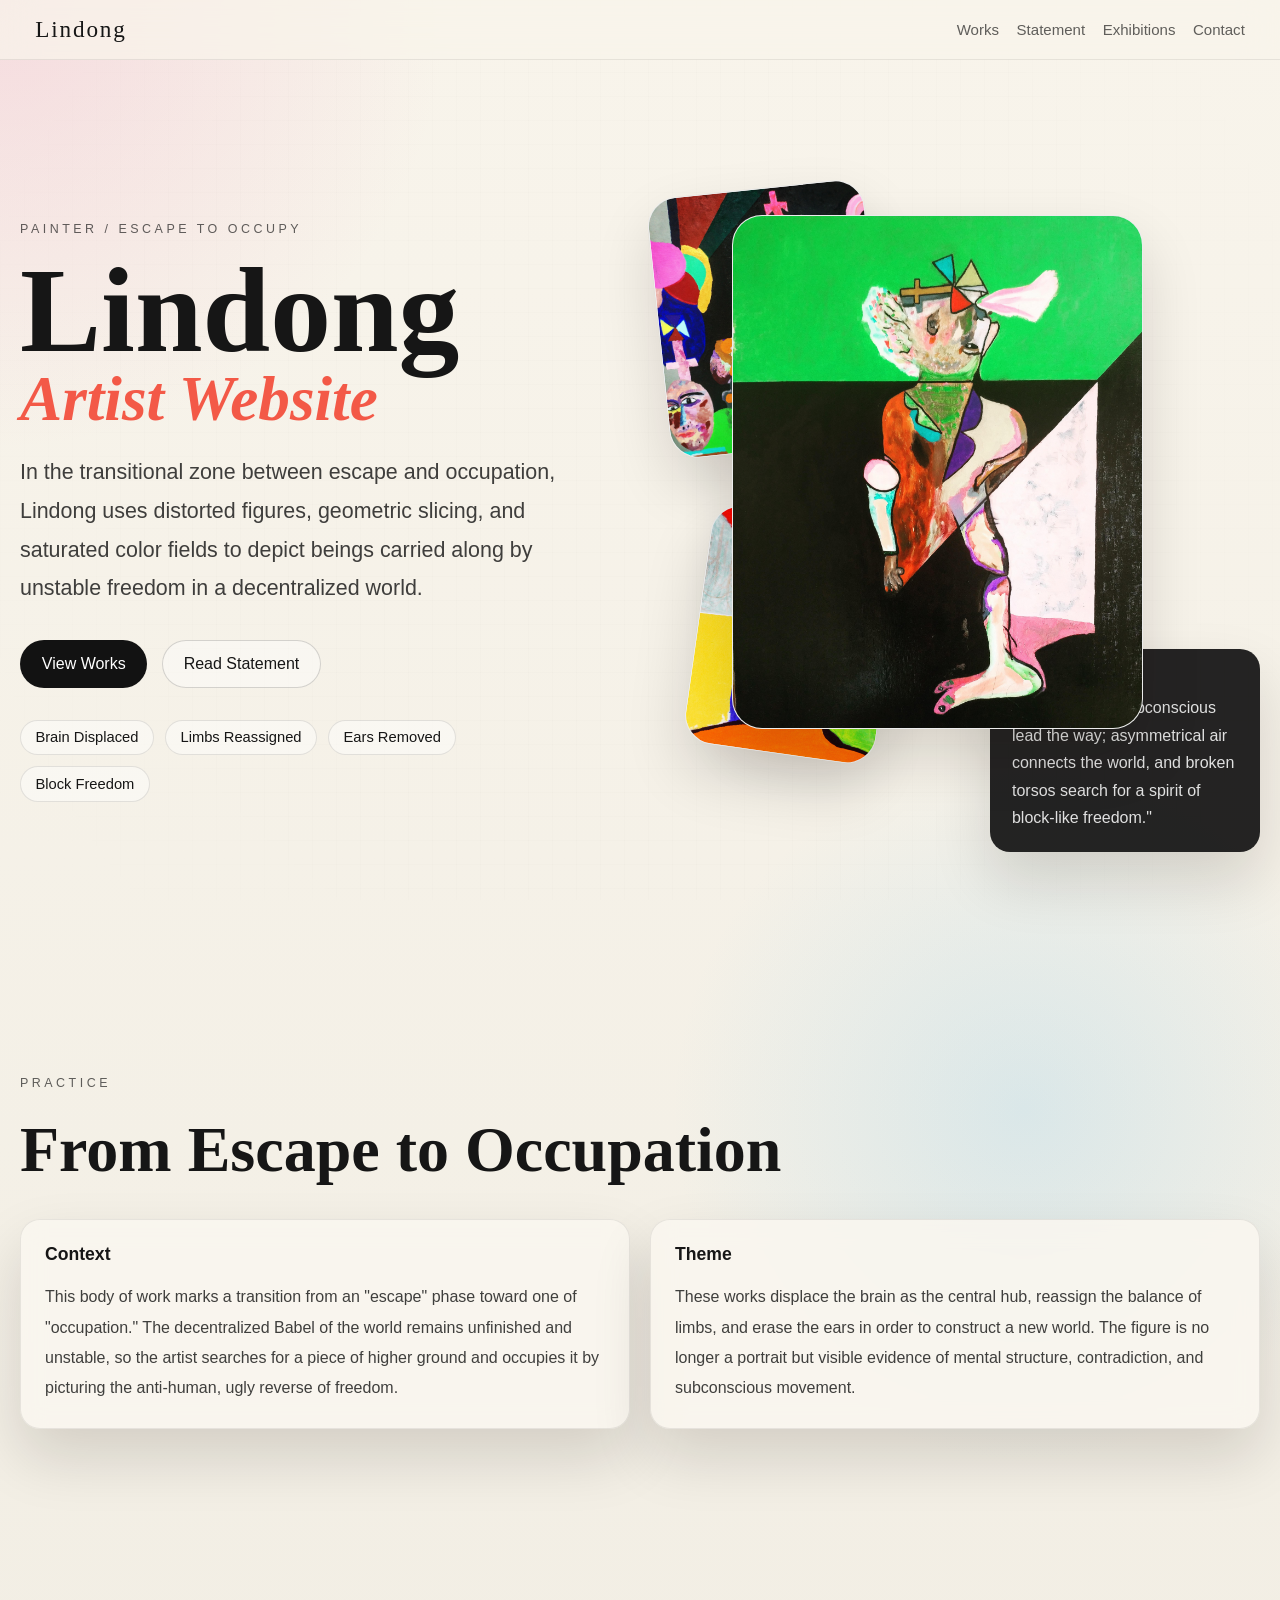
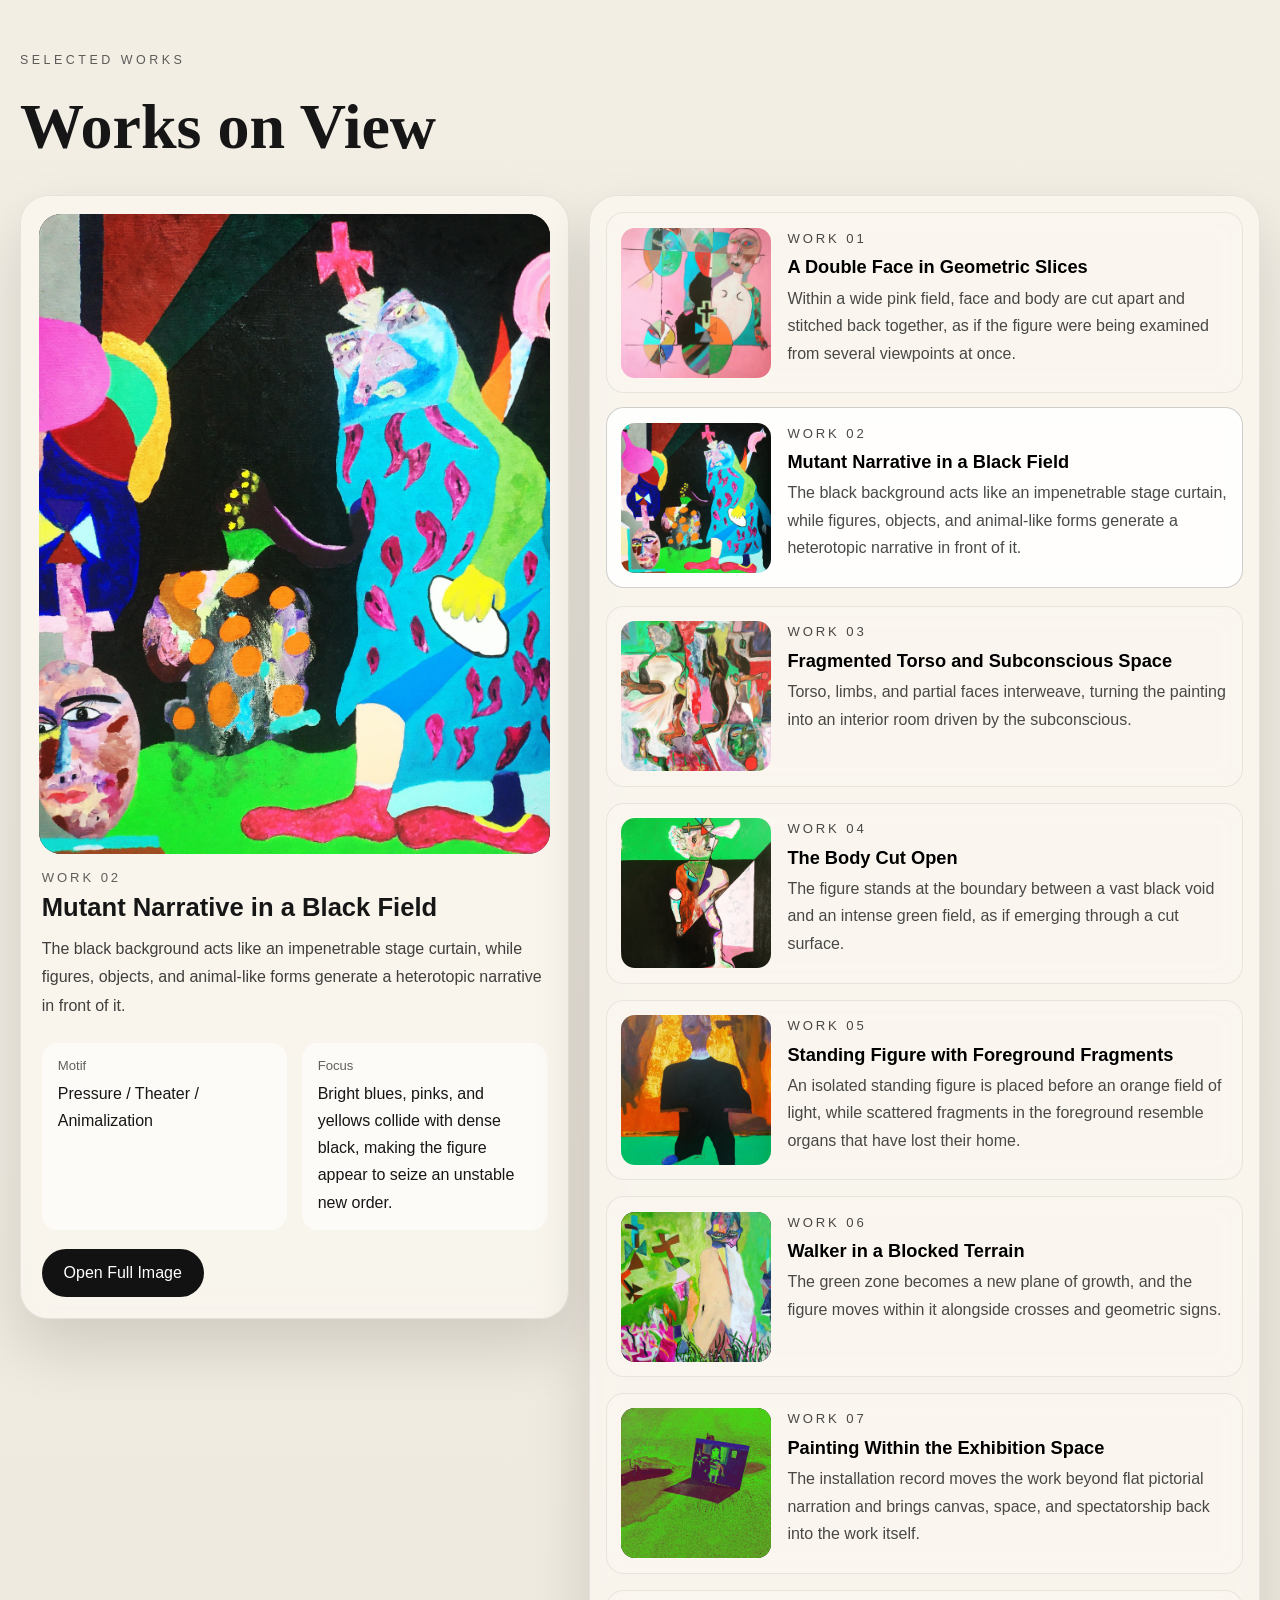
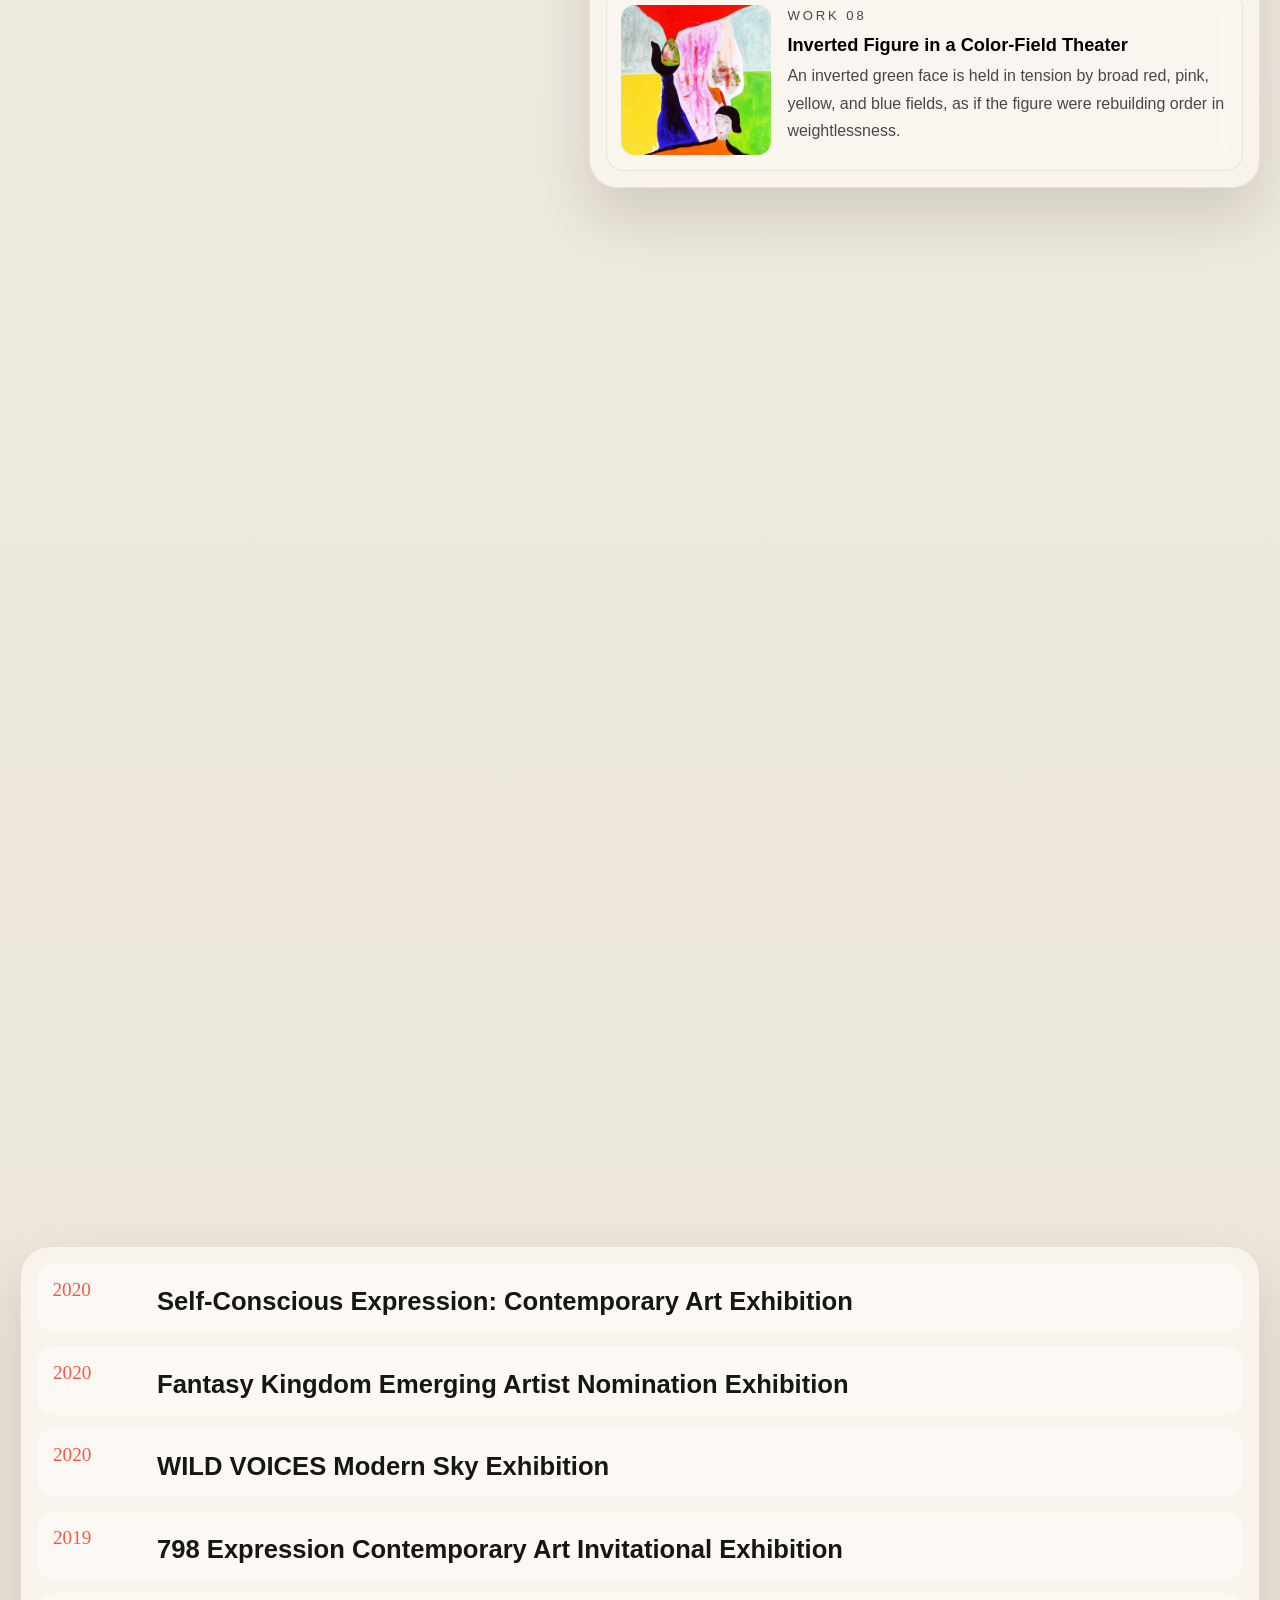
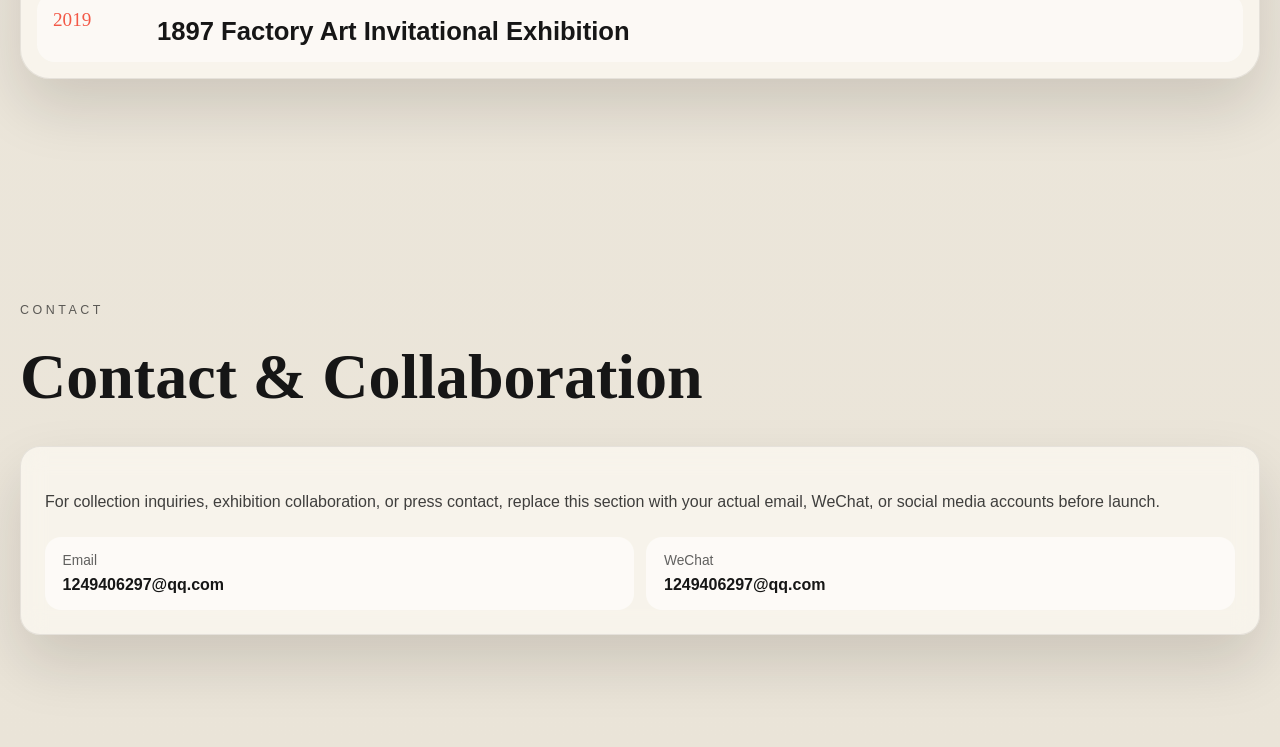
==== commit ea0b2505: "Remove footer copyright line" ====
--- a/index.html
+++ b/index.html
@@ -213,10 +213,6 @@
       </section>
     </main>
 
-    <footer class="site-footer">
-      <p id="footer-copy">© <span id="year"></span> Lindong. Built from the artist portfolio PDF.</p>
-    </footer>
-
     <div class="work-modal" id="work-modal" aria-hidden="true">
       <div class="work-modal-backdrop" data-close-modal></div>
       <div class="work-modal-panel" role="dialog" aria-modal="true" aria-labelledby="modal-title">
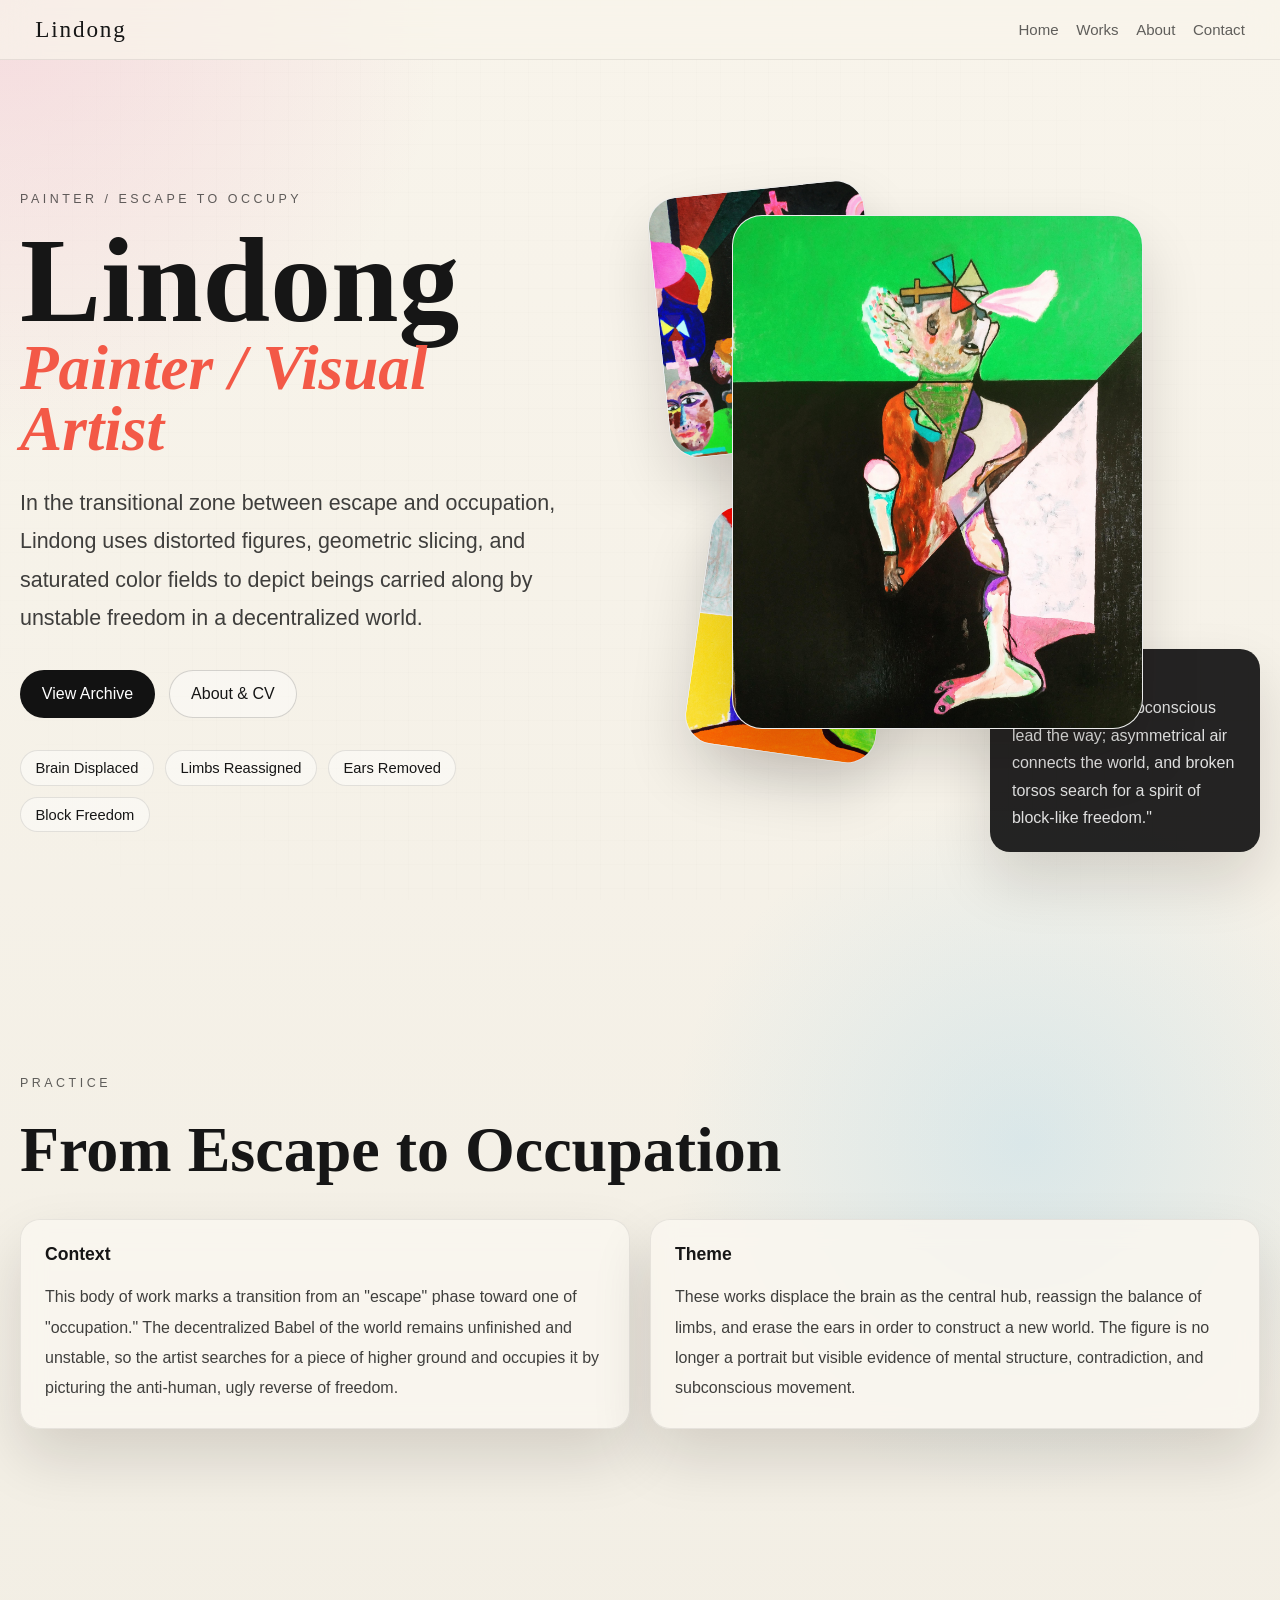
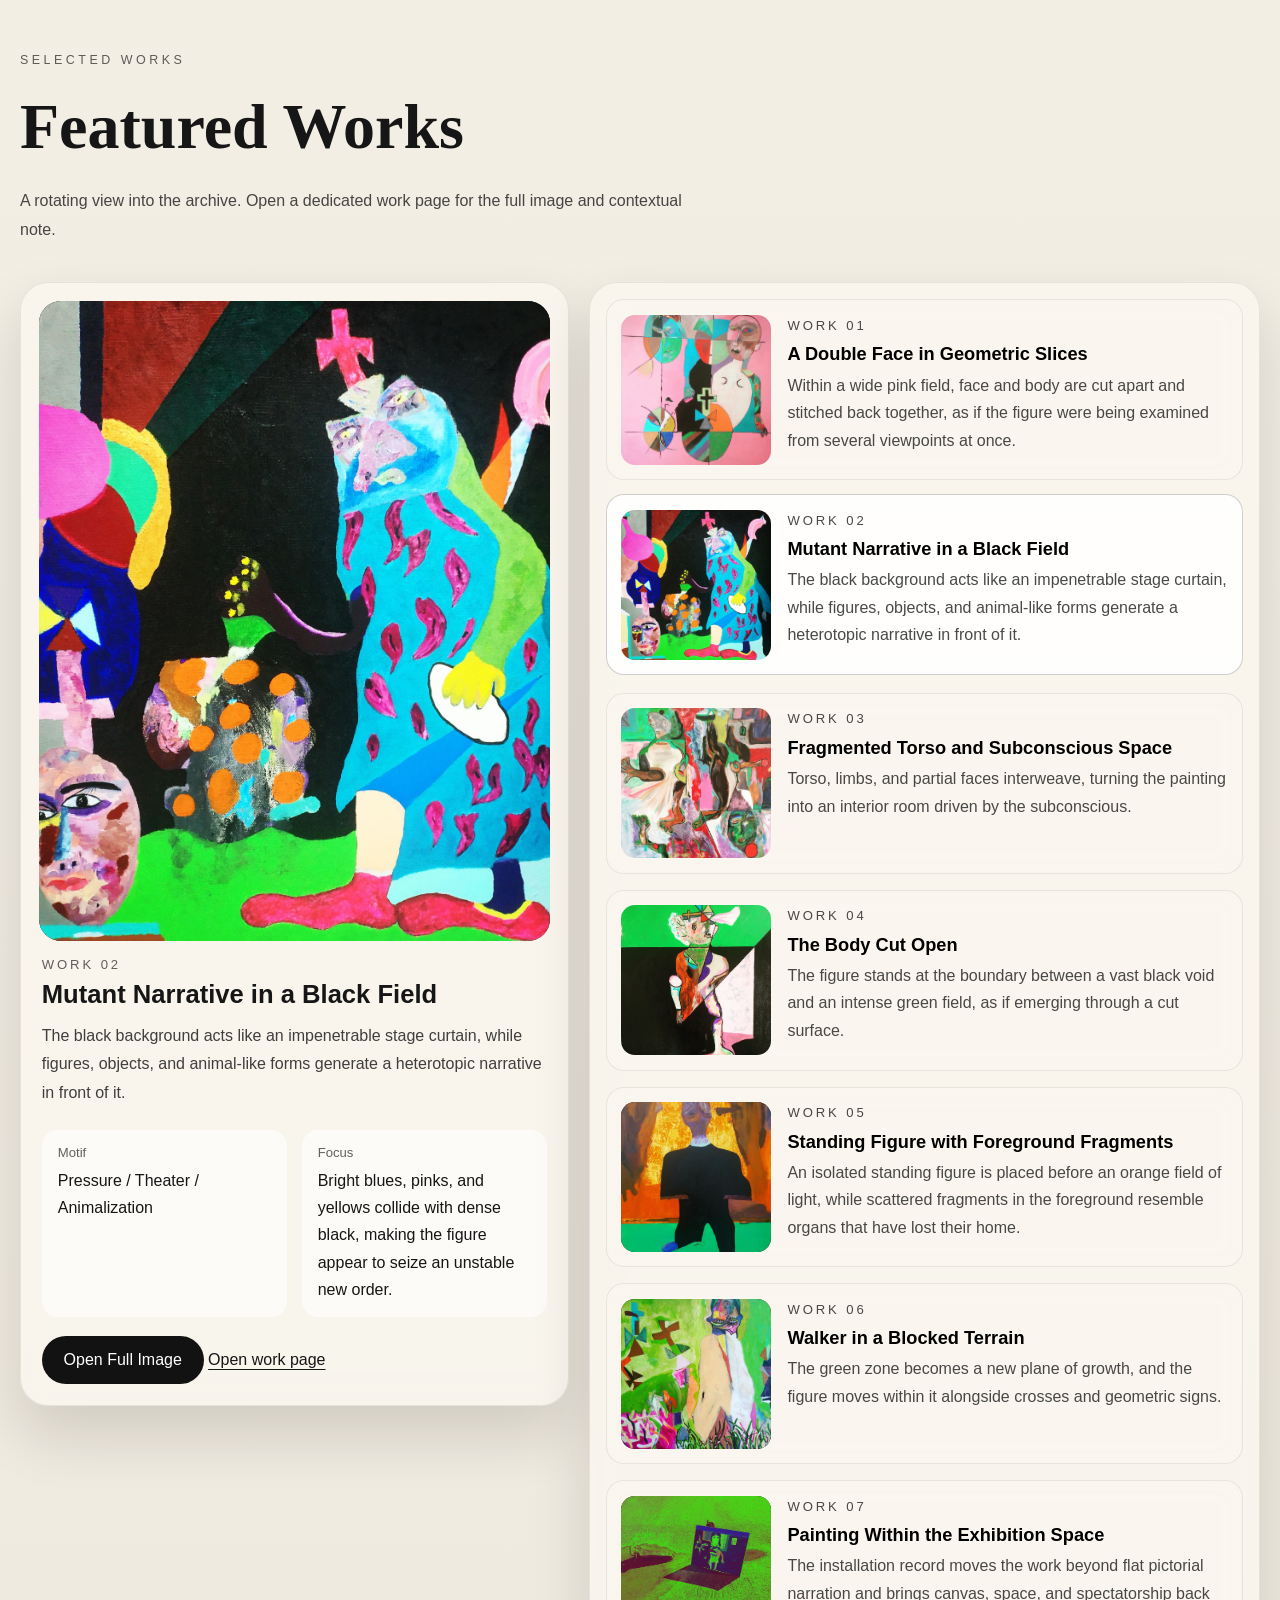
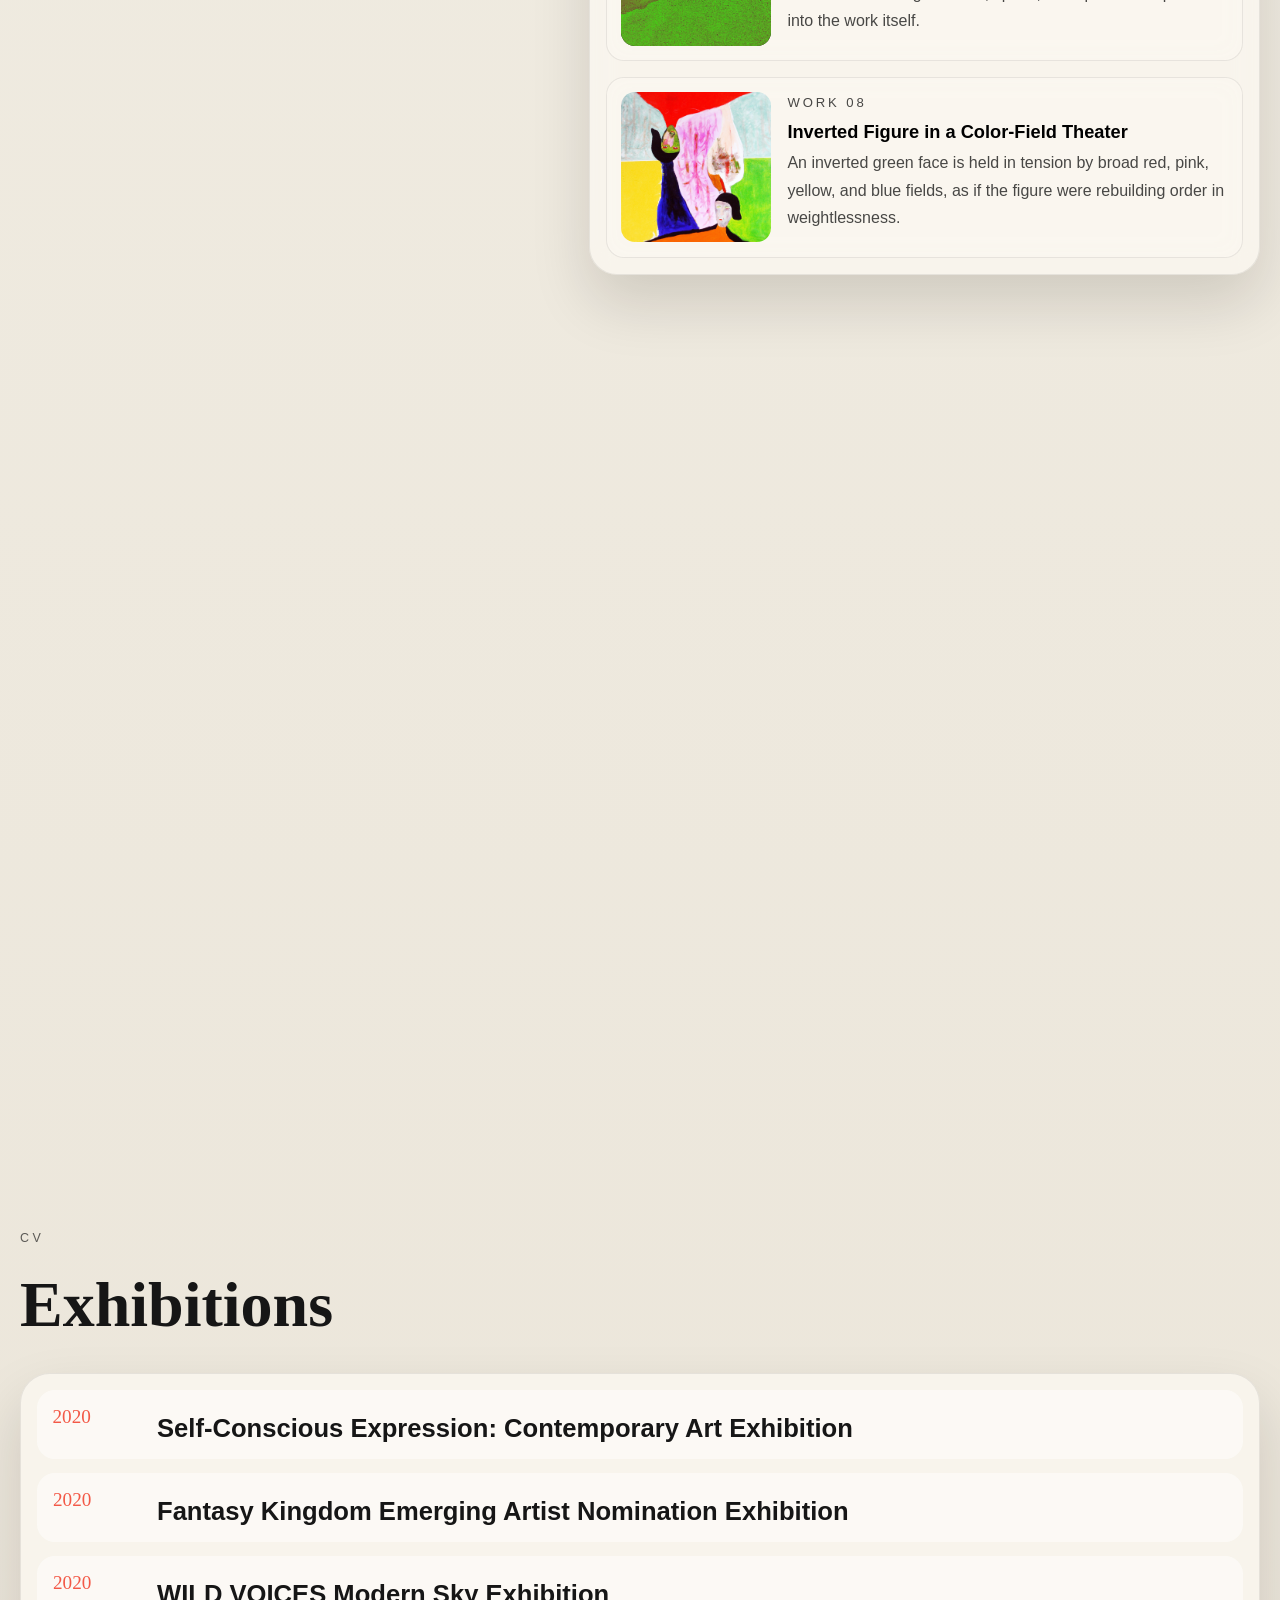
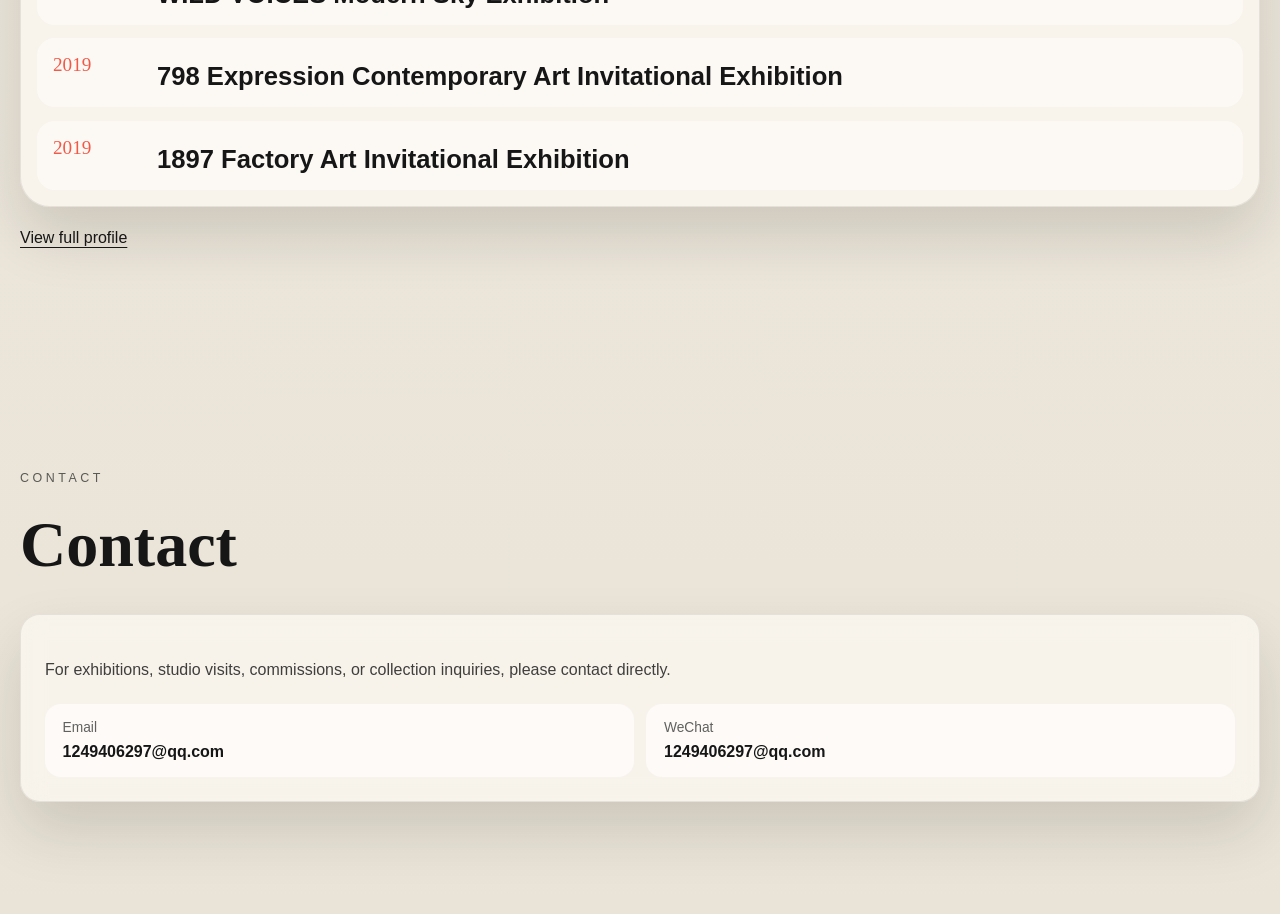
==== commit 6e5672a0: "Build multi-page portfolio structure" ====
--- a/index.html
+++ b/index.html
@@ -18,10 +18,10 @@
       </a>
       <div class="header-tools">
         <nav class="site-nav" aria-label="Main navigation">
-          <a href="#works" id="nav-works">Works</a>
-          <a href="#statement" id="nav-statement">Statement</a>
-          <a href="#exhibitions" id="nav-exhibitions">Exhibitions</a>
-          <a href="#contact" id="nav-contact">Contact</a>
+          <a href="./" id="nav-home">Home</a>
+          <a href="works/" id="nav-works">Works</a>
+          <a href="about/" id="nav-about">About</a>
+          <a href="about/#contact" id="nav-contact">Contact</a>
         </nav>
       </div>
     </header>
@@ -32,14 +32,14 @@
           <p class="eyebrow" id="hero-eyebrow">Painter / Escape to Occupy</p>
           <h1>
             Lindong
-            <span>Artist Website</span>
+            <span>Painter / Visual Artist</span>
           </h1>
           <p class="hero-lede" id="hero-lede">
             In the transitional zone between escape and occupation, Lindong uses distorted figures, geometric slicing, and saturated color fields to depict beings carried along by unstable freedom in a decentralized world.
           </p>
           <div class="hero-actions">
-            <a class="button button-primary" href="#works" id="hero-cta-primary">View Works</a>
-            <a class="button button-secondary" href="#statement" id="hero-cta-secondary">Read Statement</a>
+            <a class="button button-primary" href="works/" id="hero-cta-primary">View Archive</a>
+            <a class="button button-secondary" href="about/" id="hero-cta-secondary">About &amp; CV</a>
           </div>
           <ul class="motif-list" aria-label="Practice keywords">
             <li id="motif-1">Brain Displaced</li>
@@ -92,7 +92,11 @@
       <section class="works section" id="works">
         <div class="section-head" data-reveal>
           <p class="eyebrow" id="works-eyebrow">Selected Works</p>
-          <h2 id="works-heading">Works on View</h2>
+          <h2 id="works-heading">Featured Works</h2>
+          <p class="section-intro">
+            A rotating view into the archive. Open a dedicated work page for the
+            full image and contextual note.
+          </p>
         </div>
         <div class="works-layout">
           <aside class="works-stage" data-reveal>
@@ -123,10 +127,14 @@
               >
                 Open Full Image
               </button>
+              <a class="text-link stage-detail-link" id="view-detail" href="work.html?id=01">Open work page</a>
             </div>
           </aside>
 
           <div class="works-list" id="works-list" data-reveal aria-live="polite"></div>
+        </div>
+        <div class="section-actions" data-reveal>
+          <a class="text-link" href="works/">Browse the full archive</a>
         </div>
       </section>
 
@@ -147,6 +155,7 @@
           <article class="statement-card" data-reveal>
             <h3 id="statement-side-title">Practice Note</h3>
             <p id="statement-side-copy">The figure here is not made more complete. It is repeatedly cut apart, shifted, and rebuilt. The body becomes both the subject of narration and the carrier of psychic structure and historical atmosphere.</p>
+            <a class="text-link statement-link" href="about/">Read full statement and CV</a>
           </article>
         </div>
       </section>
@@ -188,16 +197,20 @@
             </div>
           </article>
         </div>
+        <div class="section-actions" data-reveal>
+          <a class="text-link" href="about/">View full profile</a>
+        </div>
       </section>
 
       <section class="contact section" id="contact">
         <div class="section-head" data-reveal>
           <p class="eyebrow" id="contact-eyebrow">Contact</p>
-          <h2 id="contact-heading">Contact &amp; Collaboration</h2>
+          <h2 id="contact-heading">Contact</h2>
         </div>
         <div class="contact-panel" data-reveal>
           <p id="contact-copy">
-            For collection inquiries, exhibition collaboration, or press contact, replace this section with your actual email, WeChat, or social media accounts before launch.
+            For exhibitions, studio visits, commissions, or collection
+            inquiries, please contact directly.
           </p>
           <div class="contact-list">
             <div>
@@ -237,6 +250,7 @@
       </div>
     </div>
 
+    <script src="data.js"></script>
     <script src="script.js"></script>
   </body>
 </html>
--- a/styles.css
+++ b/styles.css
@@ -139,10 +139,29 @@
   transform: scaleX(1);
 }
 
+.section-intro,
+.page-intro-copy {
+  max-width: 42rem;
+  margin: 1rem 0 0;
+  color: rgba(22, 22, 22, 0.78);
+  line-height: 1.82;
+}
+
 .section {
   width: min(1240px, calc(100% - 2rem));
   margin: 0 auto;
   padding: clamp(3.8rem, 9vw, 7rem) 0;
+}
+
+.page-intro {
+  padding-bottom: clamp(2.2rem, 5vw, 4rem);
+}
+
+.page-intro h1 {
+  margin: 0;
+  font-family: var(--display-font);
+  font-size: clamp(3rem, 7vw, 5.2rem);
+  line-height: 0.98;
 }
 
 .hero {
@@ -225,6 +244,15 @@
   background: rgba(255, 255, 255, 0.4);
 }
 
+.text-link {
+  display: inline-flex;
+  align-items: center;
+  gap: 0.4rem;
+  color: var(--text);
+  text-decoration: underline;
+  text-underline-offset: 0.22rem;
+}
+
 .motif-list {
   display: flex;
   flex-wrap: wrap;
@@ -324,6 +352,10 @@
   font-size: clamp(2.3rem, 5vw, 4.2rem);
 }
 
+.section-actions {
+  margin-top: 1.4rem;
+}
+
 .practice-grid,
 .statement-grid {
   display: grid;
@@ -449,6 +481,10 @@
 
 .stage-open {
   margin-top: 1.2rem;
+}
+
+.stage-detail-link {
+  margin-top: 0.95rem;
 }
 
 .works-list {
@@ -563,6 +599,183 @@
 
 .contact-list strong {
   font-size: 1rem;
+}
+
+.contact-link {
+  text-decoration: underline;
+  text-underline-offset: 0.18rem;
+}
+
+.archive-section {
+  padding-top: 0;
+}
+
+.archive-grid {
+  display: grid;
+  grid-template-columns: repeat(2, minmax(0, 1fr));
+  gap: 1.25rem;
+}
+
+.archive-card,
+.detail-card,
+.detail-mini {
+  border: 1px solid rgba(18, 18, 18, 0.08);
+  background: var(--bg-panel);
+  backdrop-filter: blur(12px);
+}
+
+.archive-card {
+  display: grid;
+  gap: 1rem;
+  padding: 1rem;
+  border-radius: 24px;
+  box-shadow: var(--shadow);
+}
+
+.archive-card-image {
+  display: block;
+  overflow: hidden;
+  border-radius: 18px;
+  background: #111;
+}
+
+.archive-card-image img {
+  width: 100%;
+  aspect-ratio: 4 / 5;
+  object-fit: cover;
+}
+
+.archive-card-copy {
+  display: grid;
+  gap: 0.55rem;
+}
+
+.archive-card-copy h2 {
+  margin: 0;
+  font-size: clamp(1.3rem, 2vw, 1.8rem);
+}
+
+.archive-card-copy p {
+  margin: 0;
+  color: rgba(22, 22, 22, 0.78);
+  line-height: 1.78;
+}
+
+.archive-meta {
+  color: var(--muted);
+  font-size: 0.92rem;
+  letter-spacing: 0.06em;
+  text-transform: uppercase;
+}
+
+.detail-section {
+  padding-top: 0;
+}
+
+.detail-layout {
+  display: grid;
+  grid-template-columns: minmax(0, 1.08fr) minmax(320px, 0.92fr);
+  gap: 1.25rem;
+}
+
+.detail-image-panel,
+.detail-copy-panel {
+  border: 1px solid rgba(18, 18, 18, 0.08);
+  background: var(--bg-panel);
+  backdrop-filter: blur(12px);
+  border-radius: 28px;
+  box-shadow: var(--shadow);
+}
+
+.detail-image-panel {
+  overflow: hidden;
+}
+
+.detail-image-panel img {
+  width: 100%;
+  height: 100%;
+  min-height: 34rem;
+  object-fit: cover;
+}
+
+.detail-copy-panel {
+  padding: 1.35rem;
+}
+
+.detail-caption {
+  margin: 0.95rem 0 0;
+  color: rgba(22, 22, 22, 0.82);
+  line-height: 1.85;
+}
+
+.detail-cards {
+  display: grid;
+  gap: 0.9rem;
+  margin-top: 1.3rem;
+}
+
+.detail-card {
+  padding: 1rem 1.05rem;
+  border-radius: 18px;
+}
+
+.detail-card span {
+  display: block;
+  margin-bottom: 0.45rem;
+  color: var(--muted);
+  font-size: 0.82rem;
+  letter-spacing: 0.08em;
+  text-transform: uppercase;
+}
+
+.detail-card strong {
+  font-weight: 500;
+  line-height: 1.7;
+}
+
+.detail-actions {
+  display: flex;
+  flex-wrap: wrap;
+  gap: 0.9rem;
+  margin-top: 1.3rem;
+}
+
+.detail-navigation {
+  display: grid;
+  grid-template-columns: repeat(2, minmax(0, 1fr));
+  gap: 1rem;
+  margin-top: 1.2rem;
+}
+
+.detail-nav-link {
+  padding: 1rem 1.1rem;
+  border-radius: 18px;
+  border: 1px solid rgba(18, 18, 18, 0.08);
+  background: rgba(255, 255, 255, 0.5);
+  line-height: 1.72;
+}
+
+.detail-mini-grid {
+  display: grid;
+  grid-template-columns: repeat(2, minmax(0, 1fr));
+  gap: 1rem;
+}
+
+.detail-mini {
+  display: grid;
+  gap: 0.4rem;
+  padding: 1rem 1.05rem;
+  border-radius: 18px;
+  box-shadow: var(--shadow);
+}
+
+.detail-mini strong {
+  font-weight: 500;
+}
+
+.detail-mini.is-current {
+  border-color: rgba(18, 18, 18, 0.18);
+  background: rgba(255, 255, 255, 0.86);
 }
 
 .site-footer {
@@ -679,7 +892,8 @@
   .works-layout,
   .statement-grid,
   .practice-grid,
-  .modal-layout {
+  .modal-layout,
+  .detail-layout {
     grid-template-columns: 1fr;
   }
 
@@ -715,6 +929,14 @@
 
   .hero-stage {
     min-height: 480px;
+  }
+
+  .archive-grid,
+  .detail-mini-grid,
+  .detail-navigation,
+  .contact-list,
+  .stage-details {
+    grid-template-columns: 1fr;
   }
 
   .hero-card-main {
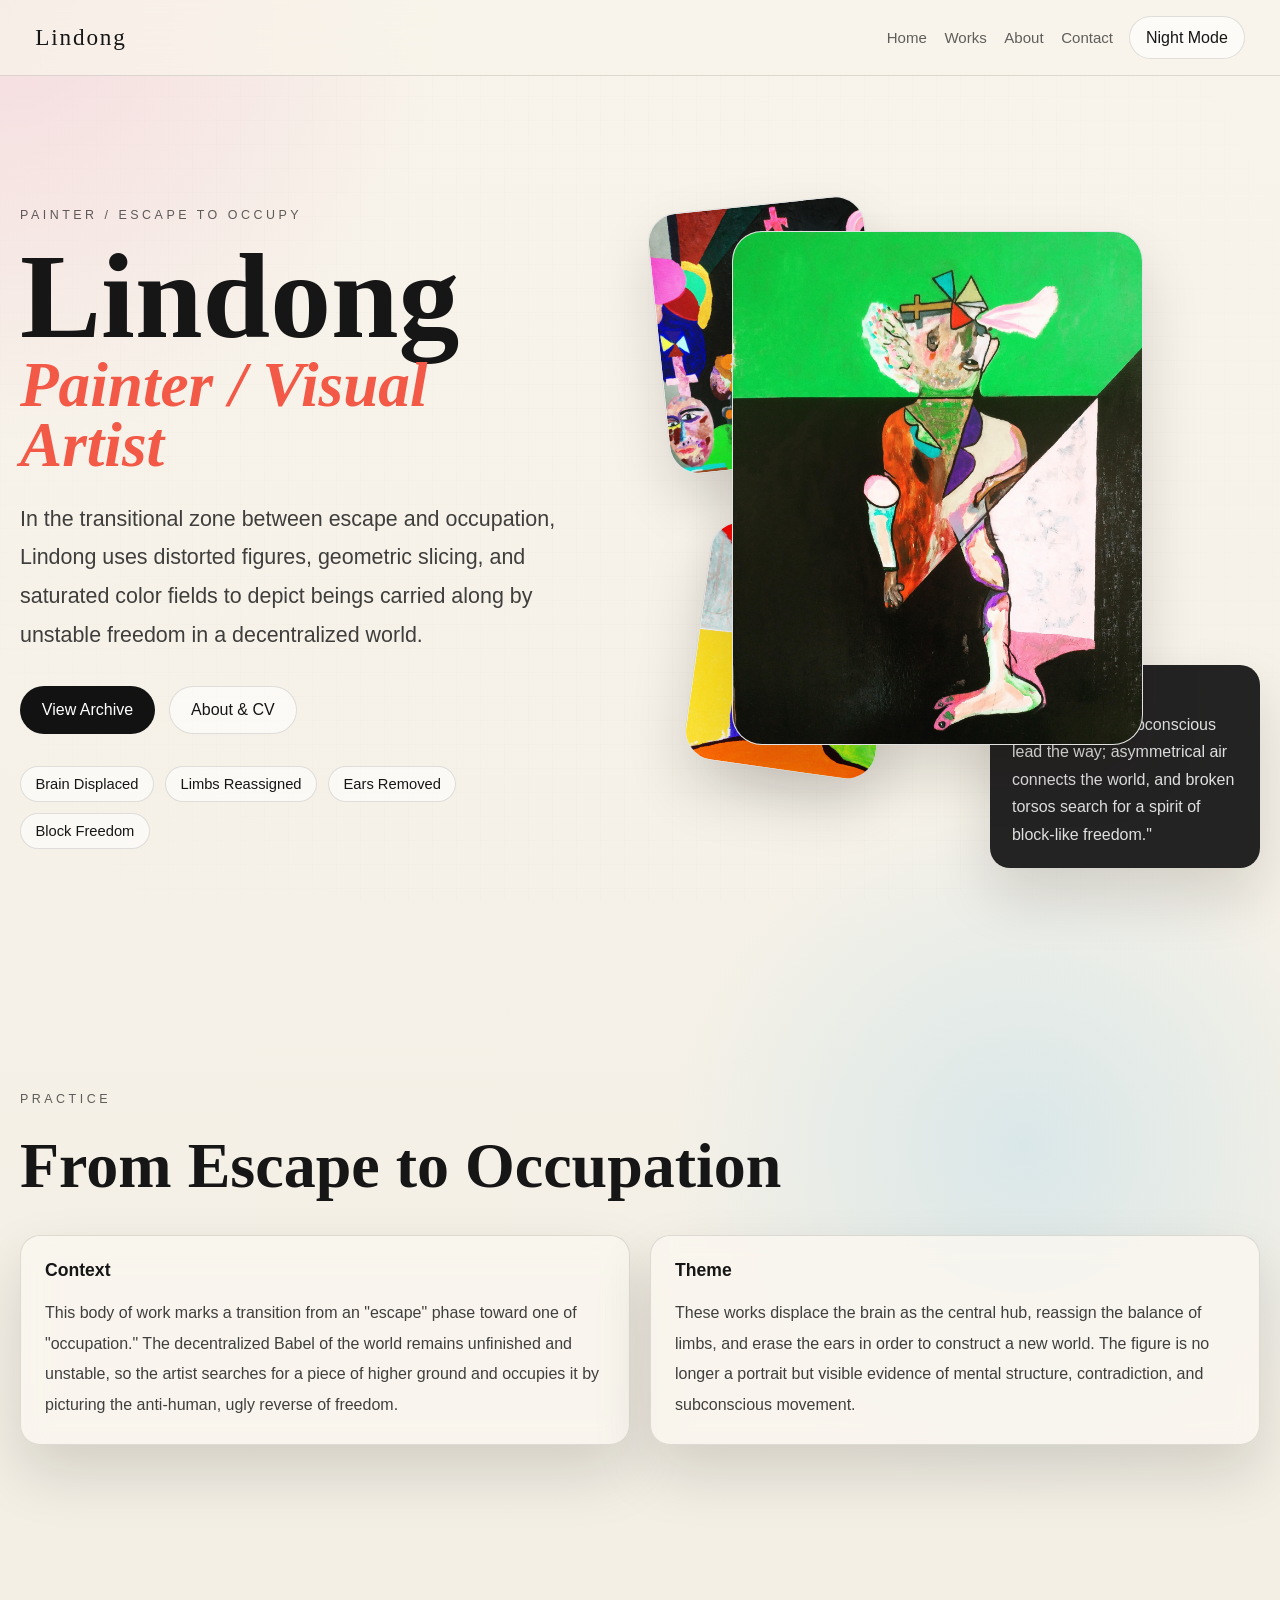
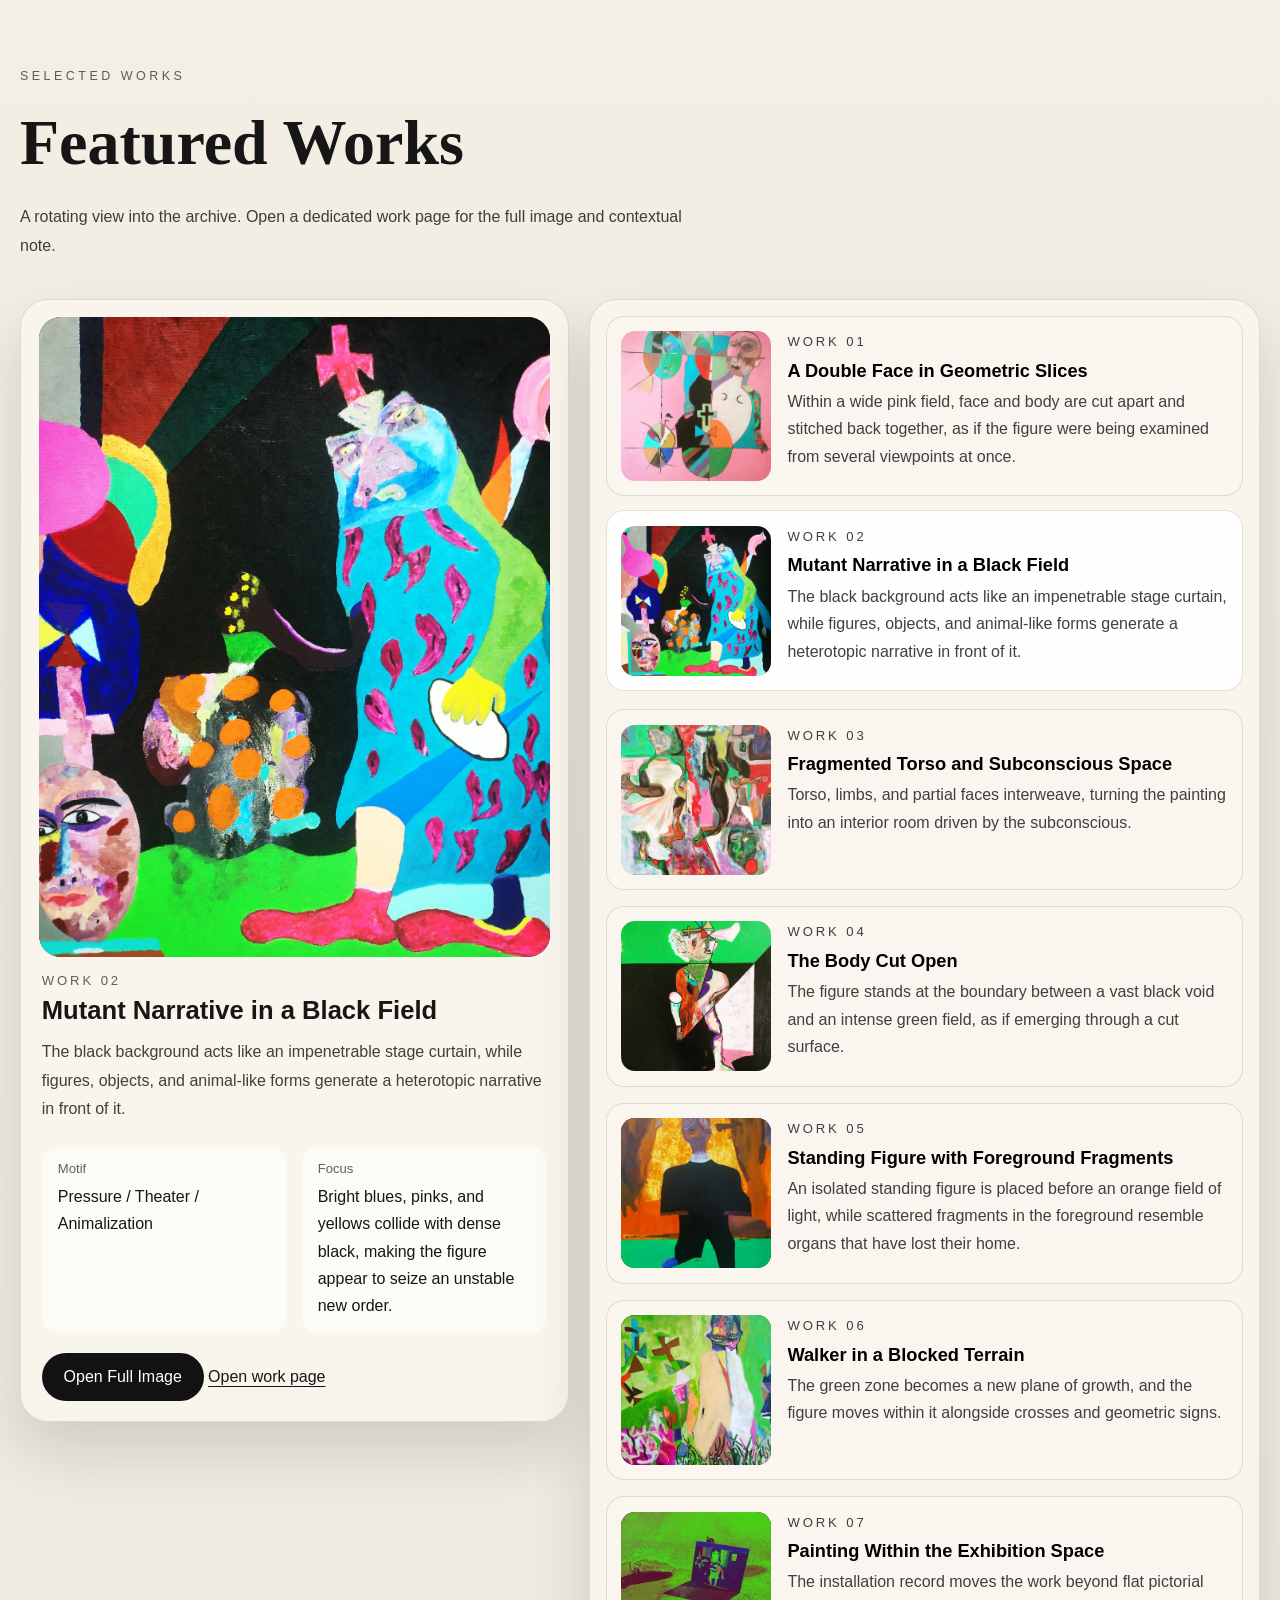
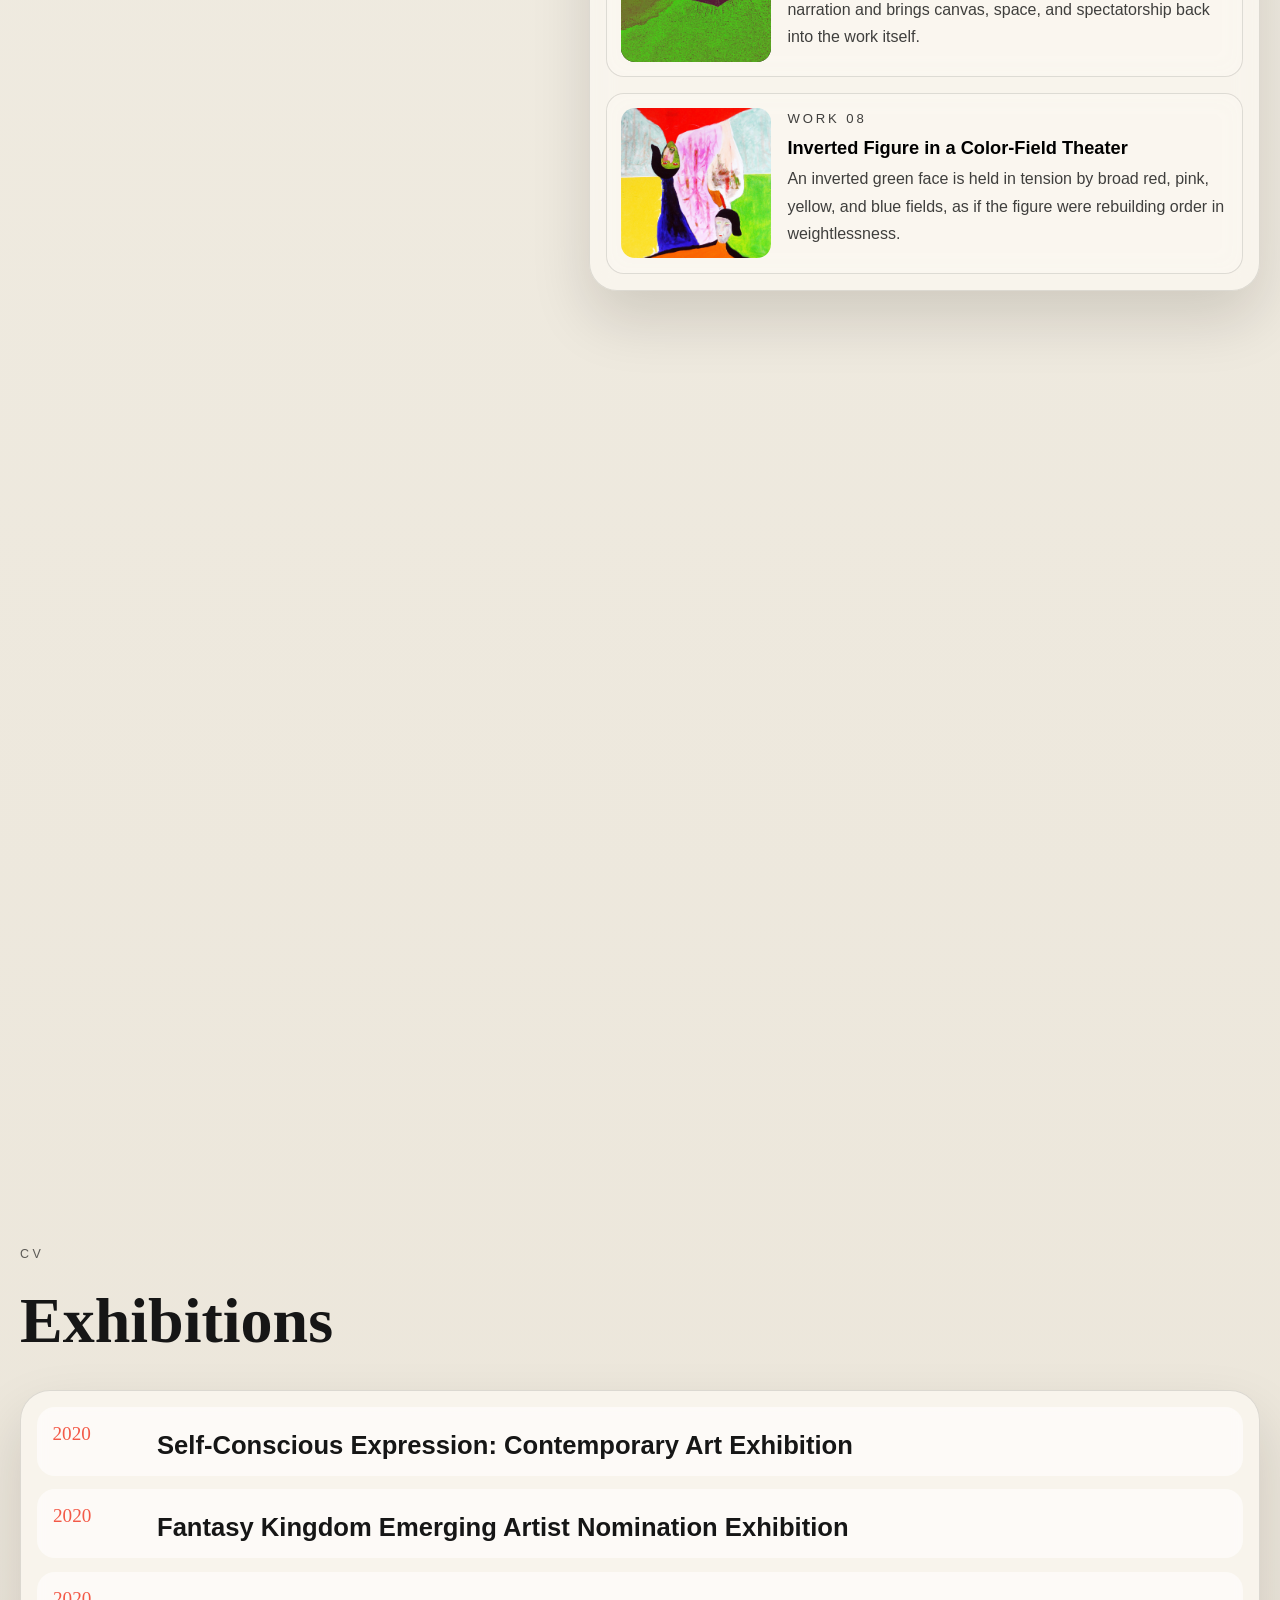
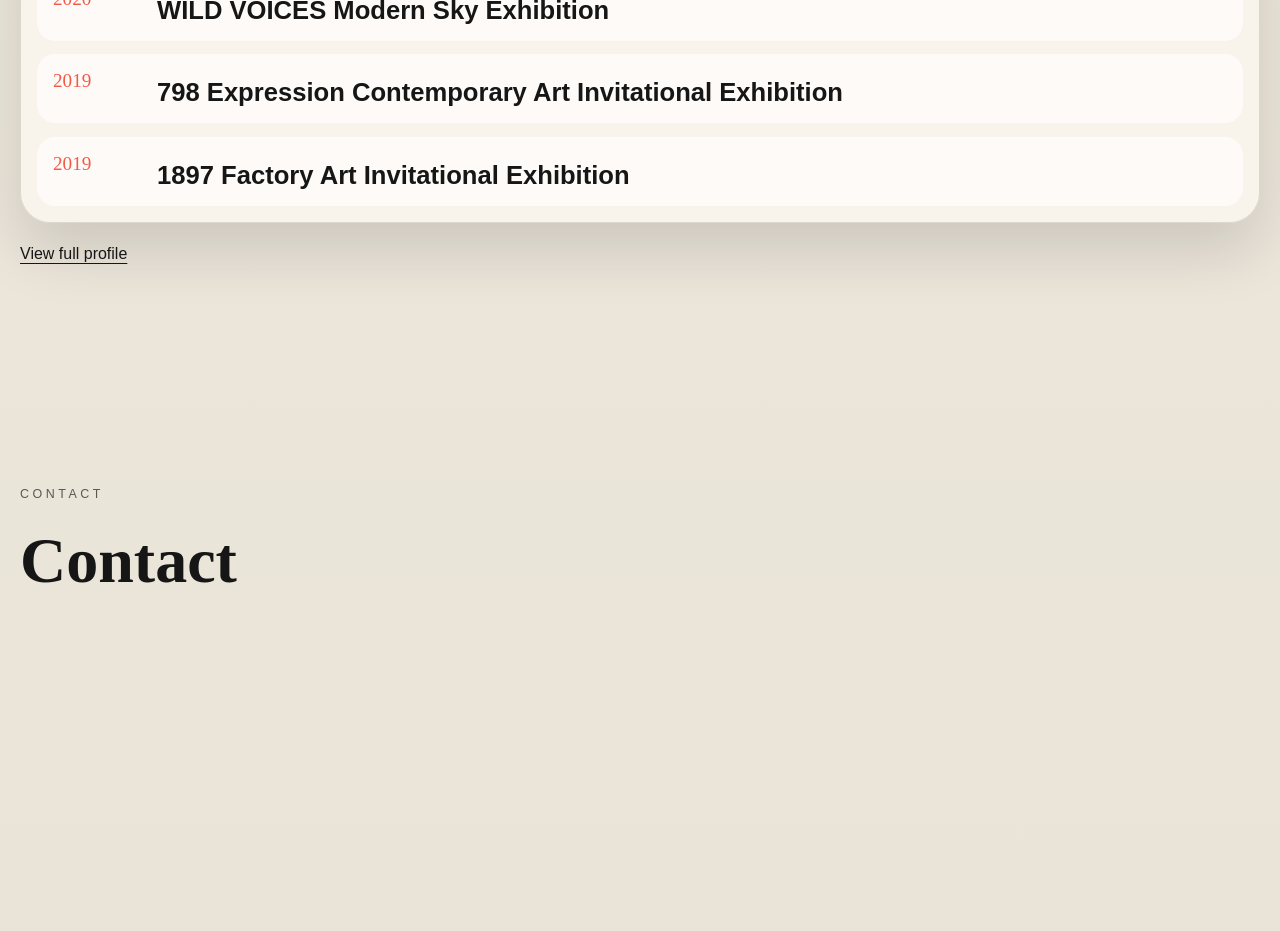
==== commit bd5db7ad: "Add day and night theme toggle" ====
--- a/index.html
+++ b/index.html
@@ -8,6 +8,16 @@
       name="description"
       content="The artist website of Lindong. Distorted figures, geometric slices, and saturated color fields describe psychic structures and states of survival in a decentralized world."
     />
+    <script>
+      (function () {
+        try {
+          var savedTheme = localStorage.getItem("lindong-theme");
+          document.documentElement.dataset.theme = savedTheme === "night" ? "night" : "day";
+        } catch (error) {
+          document.documentElement.dataset.theme = "day";
+        }
+      })();
+    </script>
     <link rel="stylesheet" href="styles.css" />
   </head>
   <body>
@@ -23,6 +33,9 @@
           <a href="about/" id="nav-about">About</a>
           <a href="about/#contact" id="nav-contact">Contact</a>
         </nav>
+        <button class="theme-toggle" id="theme-toggle" type="button" aria-label="Toggle day and night theme" aria-pressed="false">
+          Night Mode
+        </button>
       </div>
     </header>
 
@@ -250,6 +263,7 @@
       </div>
     </div>
 
+    <script src="theme.js"></script>
     <script src="data.js"></script>
     <script src="script.js"></script>
   </body>
--- a/styles.css
+++ b/styles.css
@@ -5,6 +5,20 @@
   --line: rgba(18, 18, 18, 0.12);
   --text: #161616;
   --muted: rgba(22, 22, 22, 0.68);
+  --text-soft: rgba(22, 22, 22, 0.82);
+  --header-bg: rgba(248, 244, 235, 0.72);
+  --grid-line: rgba(18, 18, 18, 0.03);
+  --panel-surface: rgba(255, 255, 255, 0.58);
+  --panel-surface-strong: rgba(255, 255, 255, 0.88);
+  --button-primary-text: #ffffff;
+  --frame-fill: #ffffff;
+  --note-bg: rgba(18, 18, 18, 0.92);
+  --note-text: rgba(255, 255, 255, 0.86);
+  --note-muted: rgba(255, 255, 255, 0.56);
+  --modal-panel-bg: rgba(245, 241, 234, 0.96);
+  --modal-panel-border: rgba(255, 255, 255, 0.22);
+  --modal-close-bg: rgba(18, 18, 18, 0.92);
+  --modal-close-text: #ffffff;
   --accent-lime: #9be72e;
   --accent-coral: #f35947;
   --accent-pink: #f0acc7;
@@ -17,6 +31,30 @@
   --ui-font: Optima, "Avenir Next", "Segoe UI", sans-serif;
 }
 
+html[data-theme="night"] {
+  --bg: #111111;
+  --bg-deep: #f4efe6;
+  --bg-panel: rgba(24, 24, 24, 0.82);
+  --line: rgba(255, 255, 255, 0.12);
+  --text: #f4efe6;
+  --muted: rgba(244, 239, 230, 0.66);
+  --text-soft: rgba(244, 239, 230, 0.82);
+  --header-bg: rgba(14, 14, 14, 0.76);
+  --grid-line: rgba(255, 255, 255, 0.04);
+  --panel-surface: rgba(255, 255, 255, 0.07);
+  --panel-surface-strong: rgba(255, 255, 255, 0.12);
+  --button-primary-text: #111111;
+  --frame-fill: rgba(255, 255, 255, 0.1);
+  --note-bg: rgba(255, 255, 255, 0.08);
+  --note-text: rgba(255, 255, 255, 0.92);
+  --note-muted: rgba(255, 255, 255, 0.6);
+  --modal-panel-bg: rgba(18, 18, 18, 0.96);
+  --modal-panel-border: rgba(255, 255, 255, 0.08);
+  --modal-close-bg: rgba(244, 239, 230, 0.9);
+  --modal-close-text: #111111;
+  --shadow: 0 28px 60px rgba(0, 0, 0, 0.34);
+}
+
 *,
 *::before,
 *::after {
@@ -42,6 +80,13 @@
     linear-gradient(180deg, #f8f4eb 0%, #f1ede3 36%, #eae4d8 100%);
 }
 
+html[data-theme="night"] body {
+  background:
+    radial-gradient(circle at top left, rgba(243, 89, 71, 0.14), transparent 24rem),
+    radial-gradient(circle at 82% 18%, rgba(125, 199, 239, 0.12), transparent 20rem),
+    linear-gradient(180deg, #171717 0%, #111111 40%, #0a0a0a 100%);
+}
+
 img {
   display: block;
   max-width: 100%;
@@ -61,8 +106,8 @@
   inset: 0;
   pointer-events: none;
   background:
-    linear-gradient(90deg, rgba(18, 18, 18, 0.03) 1px, transparent 1px),
-    linear-gradient(rgba(18, 18, 18, 0.03) 1px, transparent 1px);
+    linear-gradient(90deg, var(--grid-line) 1px, transparent 1px),
+    linear-gradient(var(--grid-line) 1px, transparent 1px);
   background-size: 24px 24px;
   mask-image: radial-gradient(circle at center, black 55%, transparent 100%);
   opacity: 0.35;
@@ -78,14 +123,34 @@
   gap: 1.5rem;
   padding: 1rem clamp(1.1rem, 3vw, 2.2rem);
   backdrop-filter: blur(18px);
-  background: rgba(248, 244, 235, 0.72);
-  border-bottom: 1px solid rgba(18, 18, 18, 0.08);
+  background: var(--header-bg);
+  border-bottom: 1px solid var(--line);
 }
 
 .header-tools {
   display: flex;
   align-items: center;
   gap: 1rem;
+}
+
+.theme-toggle {
+  min-height: 2.7rem;
+  padding: 0.65rem 1rem;
+  border: 1px solid var(--line);
+  border-radius: 999px;
+  background: var(--panel-surface);
+  color: var(--text);
+  cursor: pointer;
+  transition:
+    transform 180ms ease,
+    background 180ms ease,
+    border-color 180ms ease;
+}
+
+.theme-toggle:hover,
+.theme-toggle:focus-visible {
+  transform: translateY(-2px);
+  background: var(--panel-surface-strong);
 }
 
 .brand {
@@ -143,7 +208,7 @@
 .page-intro-copy {
   max-width: 42rem;
   margin: 1rem 0 0;
-  color: rgba(22, 22, 22, 0.78);
+  color: var(--text-soft);
   line-height: 1.82;
 }
 
@@ -204,7 +269,7 @@
   margin: 1.5rem 0 0;
   font-size: clamp(1.05rem, 2vw, 1.34rem);
   line-height: 1.8;
-  color: rgba(22, 22, 22, 0.82);
+  color: var(--text-soft);
 }
 
 .hero-actions {
@@ -236,12 +301,12 @@
 
 .button-primary {
   background: var(--bg-deep);
-  color: #fff;
+  color: var(--button-primary-text);
 }
 
 .button-secondary {
-  border-color: rgba(18, 18, 18, 0.16);
-  background: rgba(255, 255, 255, 0.4);
+  border-color: var(--line);
+  background: var(--panel-surface);
 }
 
 .text-link {
@@ -265,8 +330,8 @@
 .motif-list li {
   padding: 0.55rem 0.9rem;
   border-radius: 999px;
-  border: 1px solid rgba(18, 18, 18, 0.1);
-  background: rgba(255, 255, 255, 0.44);
+  border: 1px solid var(--line);
+  background: var(--panel-surface);
   font-size: 0.92rem;
 }
 
@@ -280,8 +345,8 @@
   overflow: hidden;
   border-radius: var(--radius-lg);
   box-shadow: var(--shadow);
-  border: 1px solid rgba(18, 18, 18, 0.08);
-  background: #fff;
+  border: 1px solid var(--line);
+  background: var(--frame-fill);
   animation: drift 10s ease-in-out infinite;
 }
 
@@ -324,14 +389,14 @@
   width: min(22rem, 42%);
   padding: 1.25rem 1.35rem;
   border-radius: var(--radius-md);
-  background: rgba(18, 18, 18, 0.92);
-  color: rgba(255, 255, 255, 0.86);
+  background: var(--note-bg);
+  color: var(--note-text);
   box-shadow: var(--shadow);
 }
 
 .hero-note-label {
   margin: 0 0 0.7rem;
-  color: rgba(255, 255, 255, 0.56);
+  color: var(--note-muted);
   font-size: 0.78rem;
   letter-spacing: 0.24em;
   text-transform: uppercase;
@@ -370,7 +435,7 @@
 .timeline,
 .works-list,
 .work-item {
-  border: 1px solid rgba(18, 18, 18, 0.08);
+  border: 1px solid var(--line);
   background: var(--bg-panel);
   backdrop-filter: blur(12px);
 }
@@ -393,7 +458,7 @@
 .statement-card p,
 .contact-panel p {
   margin-bottom: 0;
-  color: rgba(22, 22, 22, 0.82);
+  color: var(--text-soft);
   line-height: 1.9;
 }
 
@@ -451,7 +516,7 @@
 
 .stage-caption {
   margin: 0.8rem 0 0;
-  color: rgba(22, 22, 22, 0.82);
+  color: var(--text-soft);
   line-height: 1.8;
 }
 
@@ -465,7 +530,7 @@
 .stage-details div {
   padding: 0.9rem 1rem;
   border-radius: 16px;
-  background: rgba(255, 255, 255, 0.58);
+  background: var(--panel-surface);
 }
 
 .stage-details dt {
@@ -514,8 +579,8 @@
 .work-item:focus-visible,
 .work-item.is-active {
   transform: translateY(-2px);
-  border-color: rgba(18, 18, 18, 0.2);
-  background: rgba(255, 255, 255, 0.88);
+  border-color: var(--line);
+  background: var(--panel-surface-strong);
 }
 
 .work-thumb {
@@ -544,7 +609,7 @@
 
 .work-copy p {
   margin: 0;
-  color: rgba(22, 22, 22, 0.78);
+  color: var(--text-soft);
   line-height: 1.72;
 }
 
@@ -562,7 +627,7 @@
   gap: 1rem;
   padding: 1rem;
   border-radius: 18px;
-  background: rgba(255, 255, 255, 0.52);
+  background: var(--panel-surface);
 }
 
 .timeline-year {
@@ -587,7 +652,7 @@
 .contact-list div {
   padding: 1rem 1.1rem;
   border-radius: 16px;
-  background: rgba(255, 255, 255, 0.56);
+  background: var(--panel-surface);
 }
 
 .contact-list span {
@@ -657,7 +722,7 @@
 
 .archive-card-copy p {
   margin: 0;
-  color: rgba(22, 22, 22, 0.78);
+  color: var(--text-soft);
   line-height: 1.78;
 }
 
@@ -680,7 +745,7 @@
 
 .detail-image-panel,
 .detail-copy-panel {
-  border: 1px solid rgba(18, 18, 18, 0.08);
+  border: 1px solid var(--line);
   background: var(--bg-panel);
   backdrop-filter: blur(12px);
   border-radius: 28px;
@@ -704,7 +769,7 @@
 
 .detail-caption {
   margin: 0.95rem 0 0;
-  color: rgba(22, 22, 22, 0.82);
+  color: var(--text-soft);
   line-height: 1.85;
 }
 
@@ -750,8 +815,8 @@
 .detail-nav-link {
   padding: 1rem 1.1rem;
   border-radius: 18px;
-  border: 1px solid rgba(18, 18, 18, 0.08);
-  background: rgba(255, 255, 255, 0.5);
+  border: 1px solid var(--line);
+  background: var(--panel-surface);
   line-height: 1.72;
 }
 
@@ -774,8 +839,8 @@
 }
 
 .detail-mini.is-current {
-  border-color: rgba(18, 18, 18, 0.18);
-  background: rgba(255, 255, 255, 0.86);
+  border-color: var(--line);
+  background: var(--panel-surface-strong);
 }
 
 .site-footer {
@@ -817,8 +882,8 @@
   max-height: calc(100vh - 2rem);
   overflow: auto;
   border-radius: 28px;
-  background: rgba(245, 241, 234, 0.96);
-  border: 1px solid rgba(255, 255, 255, 0.22);
+  background: var(--modal-panel-bg);
+  border: 1px solid var(--modal-panel-border);
   box-shadow: 0 28px 80px rgba(0, 0, 0, 0.34);
 }
 
@@ -832,8 +897,8 @@
   margin: 0.8rem 0.8rem 0 0;
   border: 0;
   border-radius: 999px;
-  background: rgba(18, 18, 18, 0.92);
-  color: #fff;
+  background: var(--modal-close-bg);
+  color: var(--modal-close-text);
   font-size: 1.8rem;
   line-height: 1;
   cursor: pointer;
